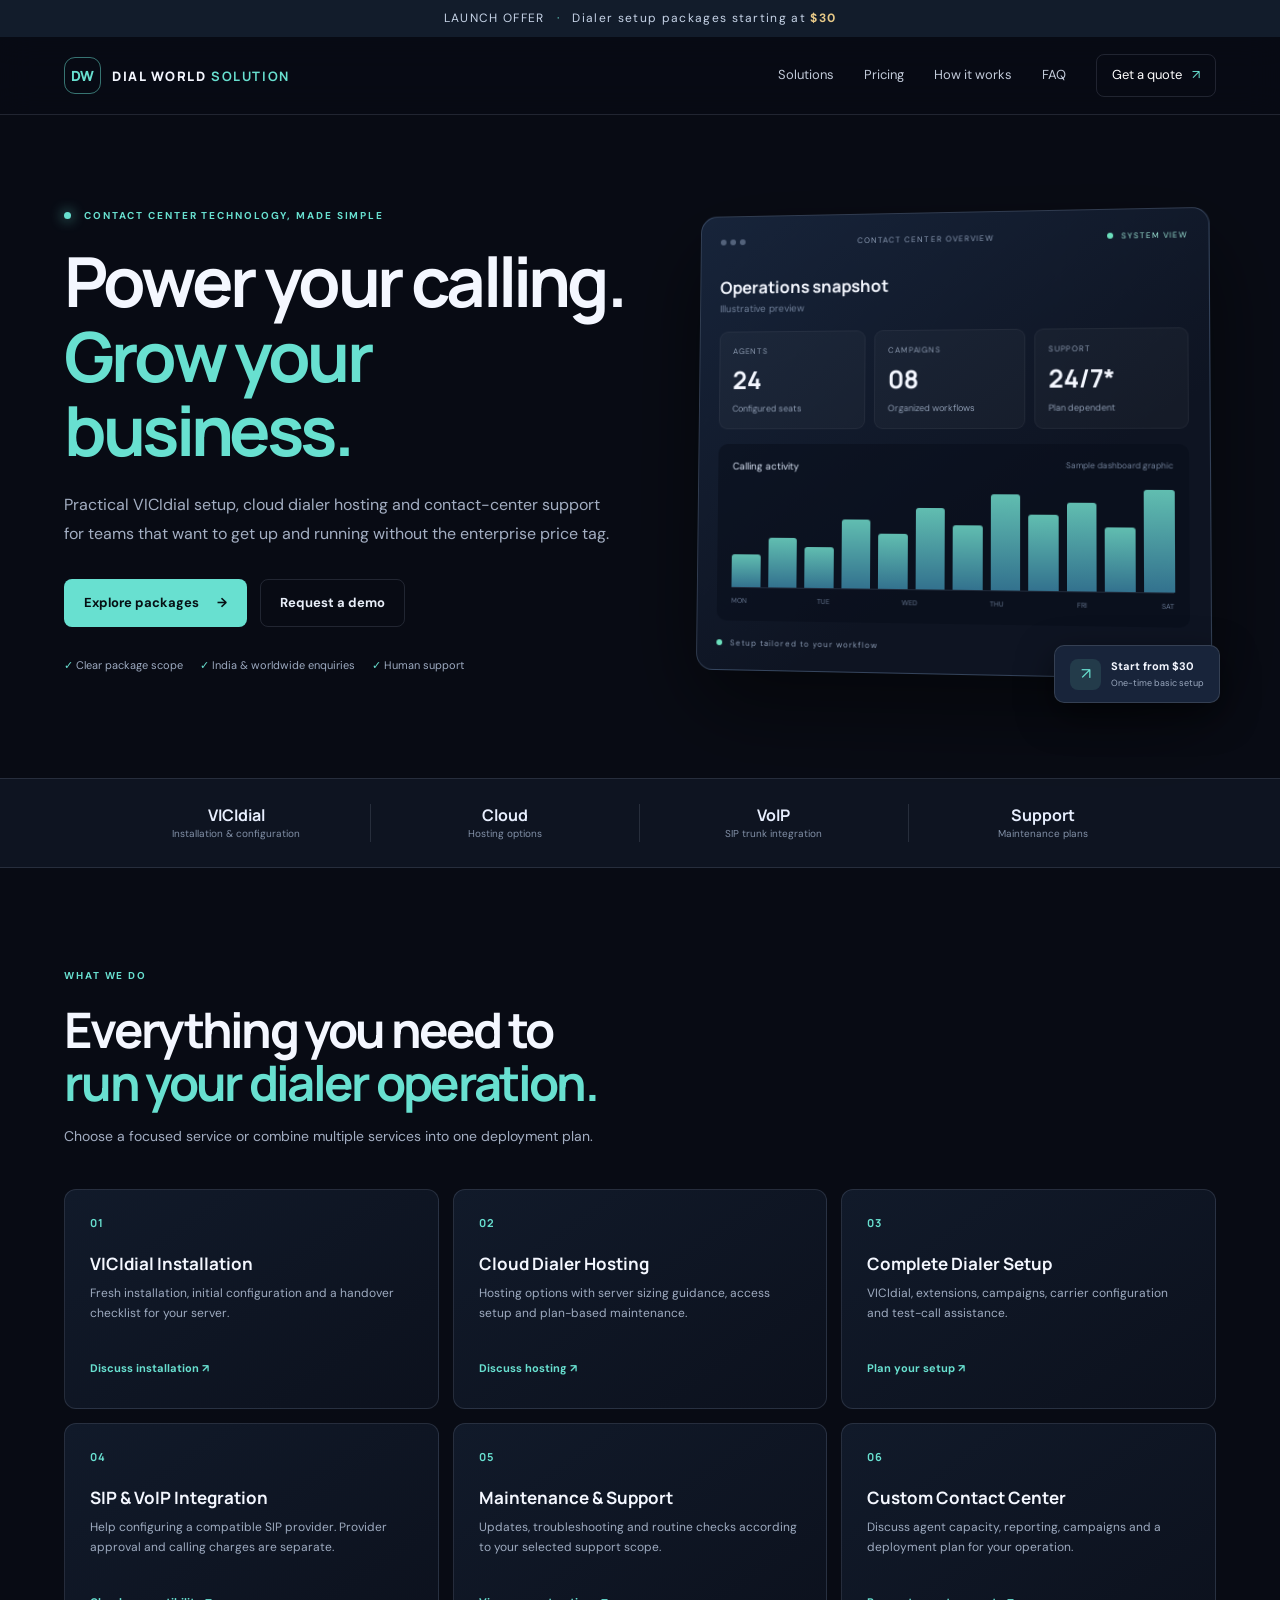
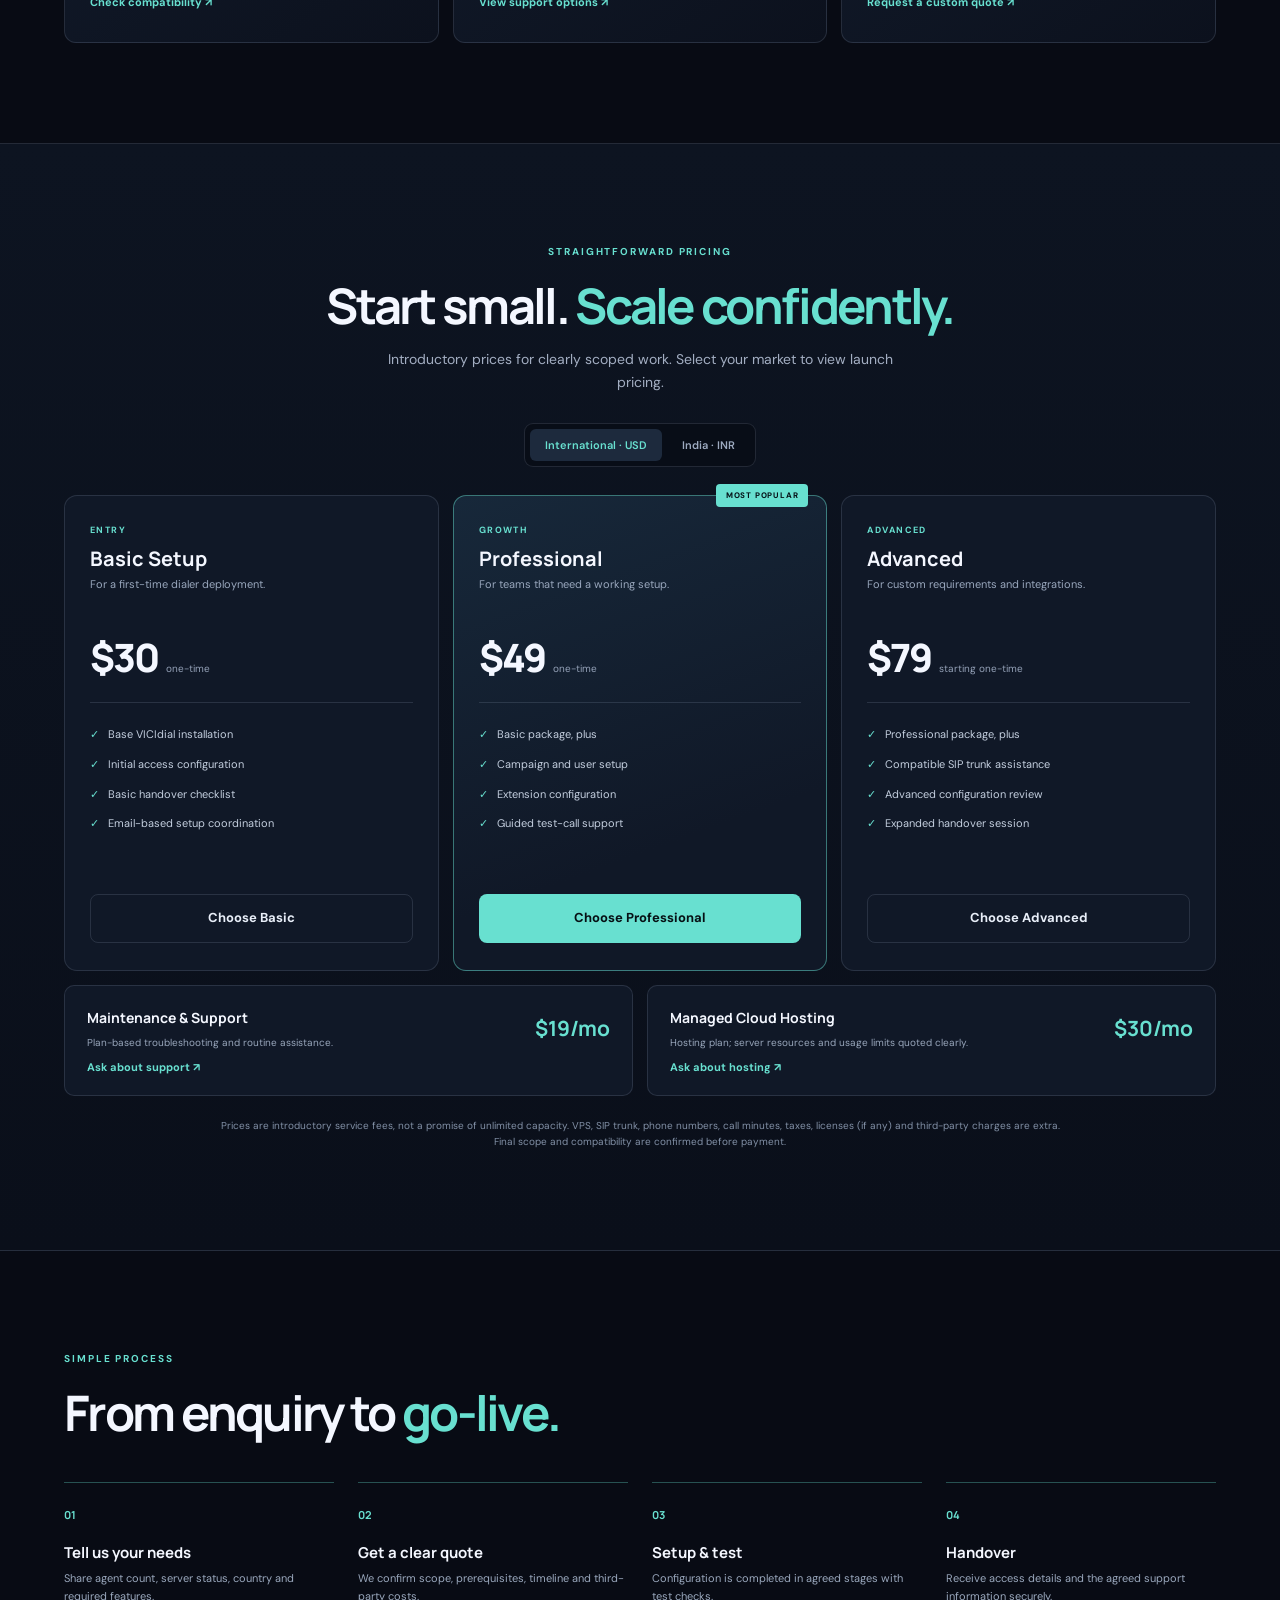
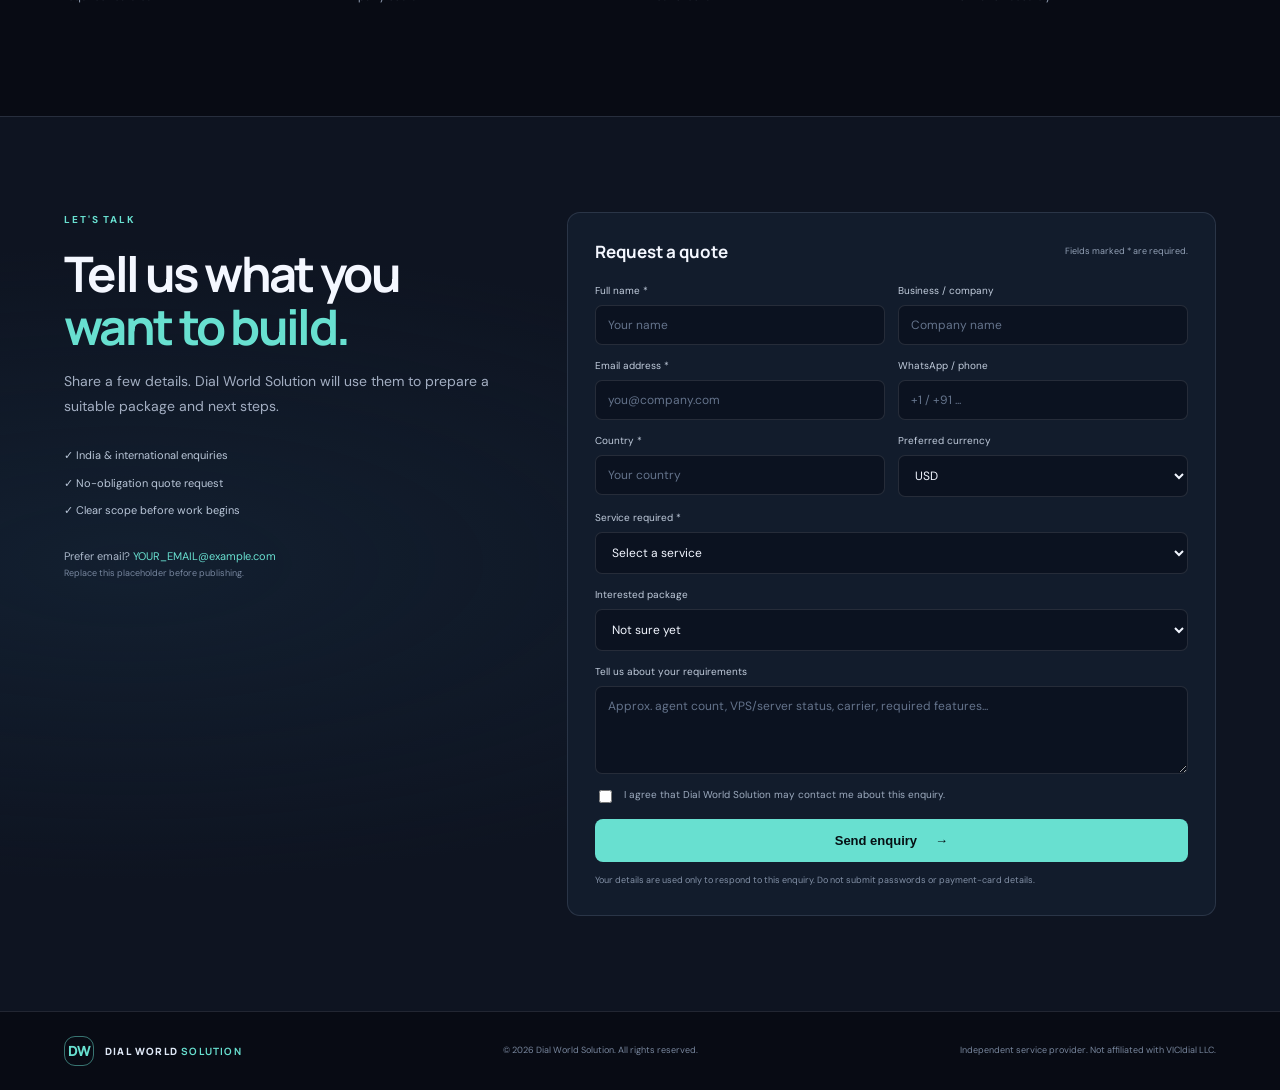
==== index.html @ 5af30b2b "Launch Dial World Solution website" ====
<!doctype html>
<html lang="en">
<head>
  <meta charset="utf-8">
  <meta name="viewport" content="width=device-width,initial-scale=1">
  <meta name="theme-color" content="#080b14">
  <meta name="description" content="Dial World Solution — affordable VICIdial installation, cloud dialer hosting and contact-center solutions. Launch packages from $30.">
  <title>Dial World Solution | Premium Dialer & Contact Center Solutions</title>
  <link rel="preconnect" href="https://fonts.googleapis.com">
  <link rel="preconnect" href="https://fonts.gstatic.com" crossorigin>
  <link href="https://fonts.googleapis.com/css2?family=DM+Sans:wght@400;500;600;700&family=Manrope:wght@400;500;600;700;800&display=swap" rel="stylesheet">
  <link rel="stylesheet" href="assets/style.css">
</head>
<body>
  <div class="announcement">LAUNCH OFFER <span>·</span> Dialer setup packages starting at <strong>$30</strong></div>
  <header class="site-header">
    <a class="brand" href="#home" aria-label="Dial World Solution home">
      <span class="brand-mark">DW</span><span> DIAL WORLD <b>SOLUTION</b></span>
    </a>
    <button class="menu-toggle" id="menuToggle" aria-label="Open navigation" aria-expanded="false">☰</button>
    <nav id="mainNav">
      <a href="#solutions">Solutions</a><a href="#pricing">Pricing</a><a href="#process">How it works</a><a href="#faq">FAQ</a>
      <a class="nav-cta" href="#contact">Get a quote <span>↗</span></a>
    </nav>
  </header>

  <main>
    <section class="hero section-wrap" id="home">
      <div class="hero-copy">
        <div class="eyebrow"><span class="pulse"></span> CONTACT CENTER TECHNOLOGY, MADE SIMPLE</div>
        <h1>Power your calling.<br><em>Grow your business.</em></h1>
        <p class="hero-lead">Practical VICIdial setup, cloud dialer hosting and contact-center support for teams that want to get up and running without the enterprise price tag.</p>
        <div class="hero-actions"><a class="btn btn-primary" href="#pricing">Explore packages <span>→</span></a><a class="btn btn-quiet" href="#contact">Request a demo</a></div>
        <div class="hero-proof"><span>✓ Clear package scope</span><span>✓ India & worldwide enquiries</span><span>✓ Human support</span></div>
      </div>
      <div class="hero-visual">
        <div class="visual-glow"></div>
        <div class="dashboard">
          <div class="dash-top"><div><span class="dash-dot"></span><span class="dash-dot"></span><span class="dash-dot"></span></div><span>CONTACT CENTER OVERVIEW</span><span class="live"><i></i> SYSTEM VIEW</span></div>
          <div class="dash-title">Operations snapshot <small>Illustrative preview</small></div>
          <div class="metric-grid"><div class="metric"><small>AGENTS</small><b>24</b><span>Configured seats</span></div><div class="metric"><small>CAMPAIGNS</small><b>08</b><span>Organized workflows</span></div><div class="metric"><small>SUPPORT</small><b>24/7*</b><span>Plan dependent</span></div></div>
          <div class="chart-area"><div class="chart-head"><span>Calling activity</span><small>Sample dashboard graphic</small></div><div class="bars"><i style="height:32%"></i><i style="height:48%"></i><i style="height:39%"></i><i style="height:66%"></i><i style="height:53%"></i><i style="height:78%"></i><i style="height:62%"></i><i style="height:91%"></i><i style="height:72%"></i><i style="height:84%"></i><i style="height:61%"></i><i style="height:96%"></i></div><div class="chart-labels"><span>MON</span><span>TUE</span><span>WED</span><span>THU</span><span>FRI</span><span>SAT</span></div></div>
          <div class="dash-footer"><span><b></b> Setup tailored to your workflow</span><span>DW SOLUTION</span></div>
        </div>
        <div class="floating-note"><span class="note-icon">↗</span><span><b>Start from $30</b><small>One-time basic setup</small></span></div>
      </div>
    </section>

    <section class="trust-strip"><div><b>VICIdial</b><span>Installation & configuration</span></div><div><b>Cloud</b><span>Hosting options</span></div><div><b>VoIP</b><span>SIP trunk integration</span></div><div><b>Support</b><span>Maintenance plans</span></div></section>

    <section class="section-wrap section" id="solutions">
      <div class="section-heading"><div class="eyebrow">WHAT WE DO</div><h2>Everything you need to<br><em>run your dialer operation.</em></h2><p>Choose a focused service or combine multiple services into one deployment plan.</p></div>
      <div class="service-grid">
        <article class="service-card"><div class="service-icon">01</div><h3>VICIdial Installation</h3><p>Fresh installation, initial configuration and a handover checklist for your server.</p><a href="#contact">Discuss installation ↗</a></article>
        <article class="service-card"><div class="service-icon">02</div><h3>Cloud Dialer Hosting</h3><p>Hosting options with server sizing guidance, access setup and plan-based maintenance.</p><a href="#contact">Discuss hosting ↗</a></article>
        <article class="service-card"><div class="service-icon">03</div><h3>Complete Dialer Setup</h3><p>VICIdial, extensions, campaigns, carrier configuration and test-call assistance.</p><a href="#contact">Plan your setup ↗</a></article>
        <article class="service-card"><div class="service-icon">04</div><h3>SIP & VoIP Integration</h3><p>Help configuring a compatible SIP provider. Provider approval and calling charges are separate.</p><a href="#contact">Check compatibility ↗</a></article>
        <article class="service-card"><div class="service-icon">05</div><h3>Maintenance & Support</h3><p>Updates, troubleshooting and routine checks according to your selected support scope.</p><a href="#contact">View support options ↗</a></article>
        <article class="service-card"><div class="service-icon">06</div><h3>Custom Contact Center</h3><p>Discuss agent capacity, reporting, campaigns and a deployment plan for your operation.</p><a href="#contact">Request a custom quote ↗</a></article>
      </div>
    </section>

    <section class="pricing-section" id="pricing">
      <div class="section-wrap section">
        <div class="section-heading center"><div class="eyebrow">STRAIGHTFORWARD PRICING</div><h2>Start small. <em>Scale confidently.</em></h2><p>Introductory prices for clearly scoped work. Select your market to view launch pricing.</p></div>
        <div class="price-switch" role="group" aria-label="Choose currency"><button class="active" data-currency="USD">International · USD</button><button data-currency="INR">India · INR</button></div>
        <div class="pricing-grid">
          <article class="price-card"><div class="plan-label">ENTRY</div><h3>Basic Setup</h3><p class="plan-desc">For a first-time dialer deployment.</p><div class="price"><span data-usd="$30" data-inr="₹999">$30</span><small>one-time</small></div><ul><li>Base VICIdial installation</li><li>Initial access configuration</li><li>Basic handover checklist</li><li>Email-based setup coordination</li></ul><a class="btn btn-outline choose-plan" data-plan="Basic Setup" href="#contact">Choose Basic</a></article>
          <article class="price-card featured"><div class="popular">MOST POPULAR</div><div class="plan-label">GROWTH</div><h3>Professional</h3><p class="plan-desc">For teams that need a working setup.</p><div class="price"><span data-usd="$49" data-inr="₹1,999">$49</span><small>one-time</small></div><ul><li>Basic package, plus</li><li>Campaign and user setup</li><li>Extension configuration</li><li>Guided test-call support</li></ul><a class="btn btn-primary choose-plan" data-plan="Professional Setup" href="#contact">Choose Professional</a></article>
          <article class="price-card"><div class="plan-label">ADVANCED</div><h3>Advanced</h3><p class="plan-desc">For custom requirements and integrations.</p><div class="price"><span data-usd="$79" data-inr="₹3,499">$79</span><small>starting one-time</small></div><ul><li>Professional package, plus</li><li>Compatible SIP trunk assistance</li><li>Advanced configuration review</li><li>Expanded handover session</li></ul><a class="btn btn-outline choose-plan" data-plan="Advanced Setup" href="#contact">Choose Advanced</a></article>
        </div>
        <div class="recurring-grid">
          <div class="recurring-card"><div><b>Maintenance & Support</b><p>Plan-based troubleshooting and routine assistance.</p></div><strong data-usd="$19/mo" data-inr="₹999/mo">$19/mo</strong><a href="#contact" class="text-link choose-plan" data-plan="Monthly Maintenance">Ask about support ↗</a></div>
          <div class="recurring-card"><div><b>Managed Cloud Hosting</b><p>Hosting plan; server resources and usage limits quoted clearly.</p></div><strong data-usd="$30/mo" data-inr="₹1,499/mo">$30/mo</strong><a href="#contact" class="text-link choose-plan" data-plan="Managed Cloud Hosting">Ask about hosting ↗</a></div>
        </div>
        <p class="pricing-note">Prices are introductory service fees, not a promise of unlimited capacity. VPS, SIP trunk, phone numbers, call minutes, taxes, licenses (if any) and third-party charges are extra. Final scope and compatibility are confirmed before payment.</p>
      </div>
    </section>

    <section class="section-wrap section" id="process">
      <div class="section-heading"><div class="eyebrow">SIMPLE PROCESS</div><h2>From enquiry to <em>go-live.</em></h2></div>
      <div class="steps"><div><span>01</span><h3>Tell us your needs</h3><p>Share agent count, server status, country and required features.</p></div><div><span>02</span><h3>Get a clear quote</h3><p>We confirm scope, prerequisites, timeline and third-party costs.</p></div><div><span>03</span><h3>Setup & test</h3><p>Configuration is completed in agreed stages with test checks.</p></div><div><span>04</span><h3>Handover</h3><p>Receive access details and the agreed support information securely.</p></div></div>
    </section>

    <section class="contact-section" id="contact">
      <div class="section-wrap contact-layout">
        <div class="contact-copy"><div class="eyebrow">LET'S TALK</div><h2>Tell us what you<br><em>want to build.</em></h2><p>Share a few details. Dial World Solution will use them to prepare a suitable package and next steps.</p><div class="contact-points"><span>✓ India & international enquiries</span><span>✓ No-obligation quote request</span><span>✓ Clear scope before work begins</span></div><div class="contact-email">Prefer email? <a href="mailto:YOUR_EMAIL@example.com">YOUR_EMAIL@example.com</a><small>Replace this placeholder before publishing.</small></div></div>
        <form class="lead-form" id="leadForm">
          <div class="form-heading"><b>Request a quote</b><span>Fields marked * are required.</span></div>
          <div class="form-row"><label>Full name *<input name="name" required maxlength="100" placeholder="Your name"></label><label>Business / company<input name="company" maxlength="120" placeholder="Company name"></label></div>
          <div class="form-row"><label>Email address *<input name="email" type="email" required maxlength="160" placeholder="you@company.com"></label><label>WhatsApp / phone<input name="phone" type="tel" maxlength="30" placeholder="+1 / +91 ..."></label></div>
          <div class="form-row"><label>Country *<input name="country" required maxlength="80" placeholder="Your country"></label><label>Preferred currency<select name="currency"><option>USD</option><option>INR</option></select></label></div>
          <label>Service required *<select name="service" required><option value="">Select a service</option><option>VICIdial Installation</option><option>Cloud Dialer Hosting</option><option>Complete Dialer Setup</option><option>SIP & VoIP Integration</option><option>Maintenance & Support</option><option>Custom Contact Center</option></select></label>
          <label>Interested package<select name="package" id="packageSelect"><option value="">Not sure yet</option><option>Basic Setup</option><option>Professional Setup</option><option>Advanced Setup</option><option>Monthly Maintenance</option><option>Managed Cloud Hosting</option><option>Custom Enterprise Quote</option></select></label>
          <label>Tell us about your requirements<textarea name="message" rows="4" maxlength="1500" placeholder="Approx. agent count, VPS/server status, carrier, required features..."></textarea></label>
          <label class="consent"><input type="checkbox" name="consent" value="yes" required><span>I agree that Dial World Solution may contact me about this enquiry.</span></label>
          <input class="trap" name="website" tabindex="-1" autocomplete="off" aria-hidden="true">
          <button class="btn btn-primary submit-btn" type="submit">Send enquiry <span>→</span></button>
          <p class="form-status" id="formStatus" role="status" aria-live="polite">Your details are used only to respond to this enquiry. Do not submit passwords or payment-card details.</p>
        </form>
      </div>
    </section>
  </main>
  <footer><div class="footer-inner"><a class="brand" href="#home"><span class="brand-mark">DW</span><span> DIAL WORLD <b>SOLUTION</b></span></a><span>© <span id="year"></span> Dial World Solution. All rights reserved.</span><span>Independent service provider. Not affiliated with VICIdial LLC.</span></div></footer>
  <script src="assets/app.js"></script>
</body>
</html>
---- assets/style.css ----
:root{--bg:#080b14;--panel:#101625;--panel2:#131d30;--text:#f4f7ff;--muted:#a3aec2;--line:rgba(190,205,230,.14);--cyan:#68e0d0;--blue:#7b9cff;--gold:#e6c887}*{box-sizing:border-box}html{scroll-behavior:smooth}body{margin:0;background:var(--bg);color:var(--text);font-family:"DM Sans",sans-serif;line-height:1.6}a{color:inherit;text-decoration:none}.announcement{text-align:center;padding:9px 16px;background:#121c2b;color:#c7d4e8;font-size:12px;letter-spacing:.11em}.announcement strong{color:var(--gold)}.announcement span{padding:0 8px;color:var(--cyan)}.site-header{height:78px;display:flex;align-items:center;justify-content:space-between;padding:0 max(5vw,24px);border-bottom:1px solid var(--line);position:sticky;top:0;background:rgba(8,11,20,.9);backdrop-filter:blur(16px);z-index:10}.brand{display:flex;align-items:center;gap:11px;font:800 13px Manrope,sans-serif;letter-spacing:.12em}.brand b{color:var(--cyan)}.brand-mark{display:grid;place-items:center;width:37px;height:37px;border:1px solid rgba(104,224,208,.5);border-radius:11px;color:var(--cyan);letter-spacing:-.06em;font-size:14px}.site-header nav{display:flex;align-items:center;gap:30px;color:#c1cad9;font-size:13px}.site-header nav a:hover,.text-link:hover{color:var(--cyan)}.nav-cta{padding:10px 15px;border:1px solid var(--line);border-radius:8px;color:white}.nav-cta span{color:var(--cyan);padding-left:7px}.menu-toggle{display:none;background:none;border:0;color:white;font-size:24px}.section-wrap{width:min(1160px,90%);margin:auto}.hero{min-height:630px;display:grid;grid-template-columns:1.03fr .97fr;align-items:center;gap:50px;padding-top:65px;padding-bottom:75px}.eyebrow{font-size:10px;letter-spacing:.19em;font-weight:700;color:var(--cyan);margin-bottom:20px}.pulse{display:inline-block;width:7px;height:7px;background:var(--cyan);border-radius:50%;margin-right:9px;box-shadow:0 0 13px var(--cyan)}h1,h2,h3,p{margin-top:0}h1,h2{font-family:Manrope,sans-serif;letter-spacing:-.055em;line-height:1.08}h1{font-size:clamp(42px,5.4vw,69px);margin-bottom:23px}h1 em,h2 em{font-style:normal;color:var(--cyan)}.hero-lead{font-size:16px;color:var(--muted);max-width:550px;line-height:1.8}.hero-actions{display:flex;gap:13px;margin:30px 0}.btn{display:inline-flex;align-items:center;justify-content:center;gap:18px;padding:13px 19px;border-radius:8px;font-weight:700;font-size:13px;border:1px solid transparent;cursor:pointer;transition:.2s}.btn-primary{background:var(--cyan);color:#061014}.btn-primary:hover{background:#8bf1e4;transform:translateY(-2px)}.btn-quiet,.btn-outline{border-color:var(--line);color:#e8eef8}.btn-quiet:hover,.btn-outline:hover{border-color:var(--cyan);color:var(--cyan)}.hero-proof{display:flex;flex-wrap:wrap;gap:17px;color:#9daac0;font-size:11px}.hero-proof span:first-letter{color:var(--cyan)}.hero-visual{position:relative;padding:30px 10px}.visual-glow{position:absolute;inset:10% 5%;background:radial-gradient(ellipse,rgba(65,124,180,.25),transparent 65%);filter:blur(20px)}.dashboard{position:relative;background:linear-gradient(145deg,#17243a,#0e1422 65%);border:1px solid rgba(153,183,222,.24);border-radius:17px;padding:20px;box-shadow:0 35px 90px #0008;transform:perspective(1000px) rotateY(-5deg) rotateX(2deg)}.dash-top,.dash-footer{display:flex;justify-content:space-between;align-items:center;color:#8d9db6;font-size:8px;letter-spacing:.13em}.dash-dot{display:inline-block;width:6px;height:6px;border-radius:50%;background:#53627b;margin-right:4px}.live{color:#9fe8d9}.live i,.dash-footer b{display:inline-block;width:6px;height:6px;border-radius:50%;background:#6ce0bd;margin-right:5px}.dash-title{font:700 17px Manrope;margin:28px 0 17px}.dash-title small{display:block;color:#71809a;font:10px "DM Sans";margin-top:4px}.metric-grid{display:grid;grid-template-columns:repeat(3,1fr);gap:9px}.metric{padding:13px;background:#ffffff08;border:1px solid #ffffff0c;border-radius:9px}.metric small,.metric span{display:block;color:#8d9bb1;font-size:8px;letter-spacing:.1em}.metric b{display:block;font:700 25px Manrope;margin:5px 0}.metric span{letter-spacing:0;font-size:9px}.chart-area{margin-top:15px;padding:15px;background:#080e1b8c;border-radius:10px}.chart-head{display:flex;justify-content:space-between;font-size:10px;color:#dce6f7}.chart-head small{color:#72819a}.bars{height:105px;display:flex;align-items:end;gap:8px;border-bottom:1px solid #60718c44;margin-top:10px}.bars i{display:block;flex:1;background:linear-gradient(0deg,#3a83a2,#70dcca);border-radius:3px 3px 0 0;opacity:.85}.chart-labels{display:flex;justify-content:space-between;color:#667690;font-size:7px;margin-top:7px}.dash-footer{margin-top:16px;font-size:8px}.floating-note{position:absolute;right:-4px;bottom:0;background:#18243a;border:1px solid #ffffff20;border-radius:10px;padding:12px 15px;display:flex;align-items:center;gap:10px;box-shadow:0 12px 35px #0008}.note-icon{width:31px;height:31px;display:grid;place-items:center;background:#6ce0bd20;color:var(--cyan);border-radius:8px}.floating-note b,.floating-note small{display:block}.floating-note b{font-size:11px}.floating-note small{font-size:9px;color:#9ba9bf}.trust-strip{display:grid;grid-template-columns:repeat(4,1fr);padding:25px 8%;background:#0e1421;border-top:1px solid var(--line);border-bottom:1px solid var(--line)}.trust-strip div{text-align:center;border-right:1px solid var(--line)}.trust-strip div:last-child{border:0}.trust-strip b,.trust-strip span{display:block}.trust-strip b{font:700 16px Manrope;color:#e8efff}.trust-strip span{font-size:10px;color:#8290a7}.section{padding-top:100px;padding-bottom:100px}.section-heading{margin-bottom:42px}.section-heading h2,.contact-copy h2{font-size:clamp(34px,4vw,49px);margin-bottom:15px}.section-heading p,.contact-copy>p{color:var(--muted);max-width:550px;font-size:14px}.service-grid{display:grid;grid-template-columns:repeat(3,1fr);gap:14px}.service-card{padding:25px;border:1px solid var(--line);background:linear-gradient(145deg,#111a2a,#0c111d);border-radius:12px;min-height:220px;transition:.2s}.service-card:hover{transform:translateY(-4px);border-color:#68e0d055}.service-icon{font:700 11px Manrope;color:var(--cyan);letter-spacing:.1em;margin-bottom:22px}.service-card h3{font:700 17px Manrope;margin-bottom:9px}.service-card p{font-size:12px;color:#9eabc0;min-height:58px}.service-card a,.text-link{font-size:11px;color:var(--cyan);font-weight:700}.pricing-section{background:linear-gradient(180deg,#0d1421,#0a0f1a);border-top:1px solid var(--line);border-bottom:1px solid var(--line)}.center{text-align:center}.center p{margin-left:auto;margin-right:auto}.price-switch{display:flex;justify-content:center;gap:5px;margin:-12px auto 28px;background:#080d17;border:1px solid var(--line);padding:5px;border-radius:9px;width:max-content}.price-switch button{background:transparent;border:0;color:#9daac0;padding:9px 15px;border-radius:6px;font:600 11px "DM Sans";cursor:pointer}.price-switch button.active{background:#1d2a3d;color:var(--cyan)}.pricing-grid{display:grid;grid-template-columns:repeat(3,1fr);gap:14px;align-items:stretch}.price-card{position:relative;padding:27px 25px;background:#101827;border:1px solid var(--line);border-radius:13px}.price-card.featured{border-color:#68e0d077;background:linear-gradient(160deg,#17283a,#101827 70%)}.popular{position:absolute;top:-12px;right:18px;background:var(--cyan);color:#071319;padding:5px 10px;border-radius:4px;font-size:8px;font-weight:800;letter-spacing:.1em}.plan-label{font-size:9px;color:var(--cyan);letter-spacing:.16em;font-weight:700}.price-card h3{font:700 20px Manrope;margin:8px 0 4px}.plan-desc{font-size:11px;color:#99a7bd;min-height:36px}.price{display:flex;align-items:baseline;gap:8px;margin:18px 0}.price span{font:800 39px Manrope;letter-spacing:-.05em}.price small{color:#95a2b8;font-size:10px}.price-card ul{list-style:none;padding:17px 0;margin:0 0 20px;border-top:1px solid var(--line);min-height:172px}.price-card li{font-size:11px;color:#c3cede;padding:6px 0}.price-card li:before{content:"✓";color:var(--cyan);margin-right:9px}.price-card .btn{width:100%}.recurring-grid{display:grid;grid-template-columns:1fr 1fr;gap:14px;margin-top:14px}.recurring-card{padding:19px 22px;border:1px solid var(--line);border-radius:10px;background:#101827;display:grid;grid-template-columns:1fr auto;gap:8px 15px;align-items:center}.recurring-card b{font:700 14px Manrope}.recurring-card p{margin:4px 0 0;color:#98a6bb;font-size:10px}.recurring-card strong{font:700 21px Manrope;color:var(--cyan);white-space:nowrap}.recurring-card .text-link{grid-column:1/-1}.pricing-note{font-size:10px;color:#8290a6;max-width:850px;margin:22px auto 0;text-align:center}.steps{display:grid;grid-template-columns:repeat(4,1fr);gap:24px}.steps>div{border-top:1px solid #68e0d055;padding-top:18px}.steps span{font:700 11px Manrope;color:var(--cyan)}.steps h3{font:700 15px Manrope;margin:15px 0 7px}.steps p{font-size:11px;color:#9aa8bd}.contact-section{background:radial-gradient(ellipse at 10% 50%,#19304666,transparent 50%),#0e1421;border-top:1px solid var(--line)}.contact-layout{display:grid;grid-template-columns:.8fr 1.2fr;gap:70px;padding-top:95px;padding-bottom:95px}.contact-copy>p{line-height:1.8}.contact-points{display:grid;gap:10px;margin:28px 0;color:#b9c6d8;font-size:11px}.contact-points span: first-letter{color:var(--cyan)}.contact-email{font-size:11px;color:#aab7c9}.contact-email a{color:var(--cyan)}.contact-email small{display:block;color:#77869e;font-size:9px}.lead-form{background:#121c2c;border:1px solid var(--line);border-radius:13px;padding:27px}.form-heading{display:flex;justify-content:space-between;align-items:center;margin-bottom:20px}.form-heading b{font:700 17px Manrope}.form-heading span{font-size:9px;color:#93a1b6}.lead-form label{display:block;font-size:10px;color:#c2cddd;margin-bottom:13px}.form-row{display:grid;grid-template-columns:1fr 1fr;gap:13px}.lead-form input:not([type=checkbox]),.lead-form select,.lead-form textarea{display:block;width:100%;margin-top:6px;padding:11px 12px;border:1px solid #ffffff1c;background:#0b1220;color:#f2f6ff;border-radius:7px;font:12px "DM Sans";outline:none}.lead-form input:focus,.lead-form select:focus,.lead-form textarea:focus{border-color:#68e0d0aa}.lead-form input::placeholder,.lead-form textarea::placeholder{color:#64738b}.lead-form select option{background:#0b1220}.lead-form textarea{resize:vertical}.consent{display:flex!important;gap:9px;align-items:flex-start;color:#9eacc0!important}.consent input{accent-color:var(--cyan);margin-top:3px}.consent span{line-height:1.5}.trap{position:absolute!important;left:-10000px!important;opacity:0!important}.submit-btn{width:100%}.form-status{font-size:9px;color:#8290a6;margin:12px 0 0;line-height:1.5}.form-status.error{color:#ff9a9a}.form-status.success{color:var(--cyan)}footer{border-top:1px solid var(--line);padding:24px 5%}.footer-inner{width:min(1160px,100%);margin:auto;display:flex;align-items:center;justify-content:space-between;gap:15px;color:#78869d;font-size:9px}.footer-inner .brand{color:#dfe8f6;font-size:10px}.footer-inner .brand-mark{width:30px;height:30px}.footer-inner>span:last-child{text-align:right}@media(max-width:850px){.hero{grid-template-columns:1fr;gap:10px;padding-top:70px}.hero-visual{max-width:600px;width:100%;margin:auto}.service-grid{grid-template-columns:repeat(2,1fr)}.contact-layout{gap:30px}.site-header nav{gap:16px}.steps{grid-template-columns:repeat(2,1fr)}}@media(max-width:620px){.site-header{height:66px}.menu-toggle{display:block}.site-header nav{display:none;position:absolute;top:65px;left:0;right:0;padding:20px 6%;background:#0c1320;border-bottom:1px solid var(--line);flex-direction:column;align-items:stretch}.site-header nav.open{display:flex}.site-header nav a{padding:7px}.hero{padding-top:55px}.hero-proof{gap:10px}.dashboard{padding:14px;transform:none}.floating-note{right:0}.trust-strip{grid-template-columns:repeat(2,1fr);gap:15px}.trust-strip div:nth-child(2){border:0}.trust-strip div{padding:5px}.section{padding-top:70px;padding-bottom:70px}.service-grid,.pricing-grid,.recurring-grid,.contact-layout{grid-template-columns:1fr}.service-card{min-height:auto}.service-card p{min-height:auto}.price-card ul{min-height:auto}.contact-layout{padding-top:70px;padding-bottom:70px}.form-row{grid-template-columns:1fr;gap:0}.footer-inner{flex-direction:column;align-items:flex-start}.footer-inner>span:last-child{text-align:left}.recurring-card{grid-template-columns:1fr}.recurring-card .text-link{grid-column:auto}.steps{gap:15px}.price-switch button{padding:9px 11px}}
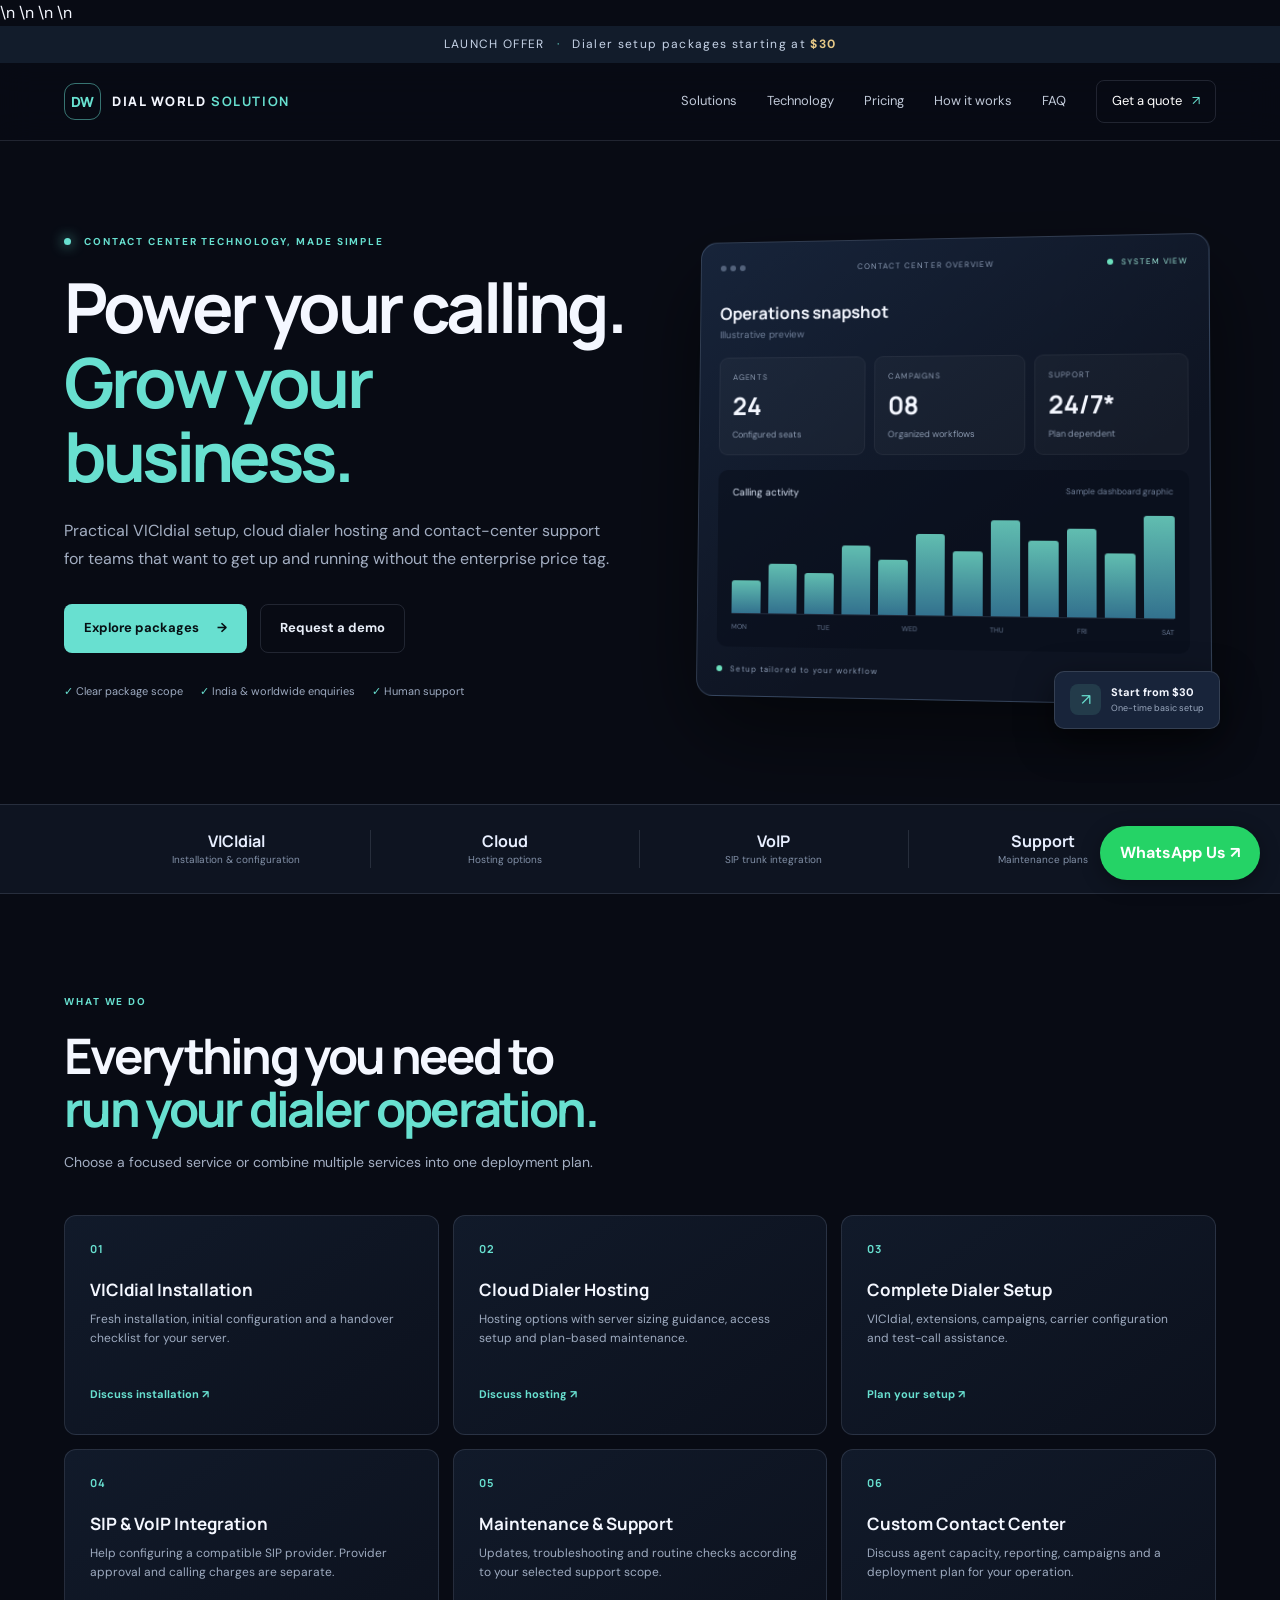
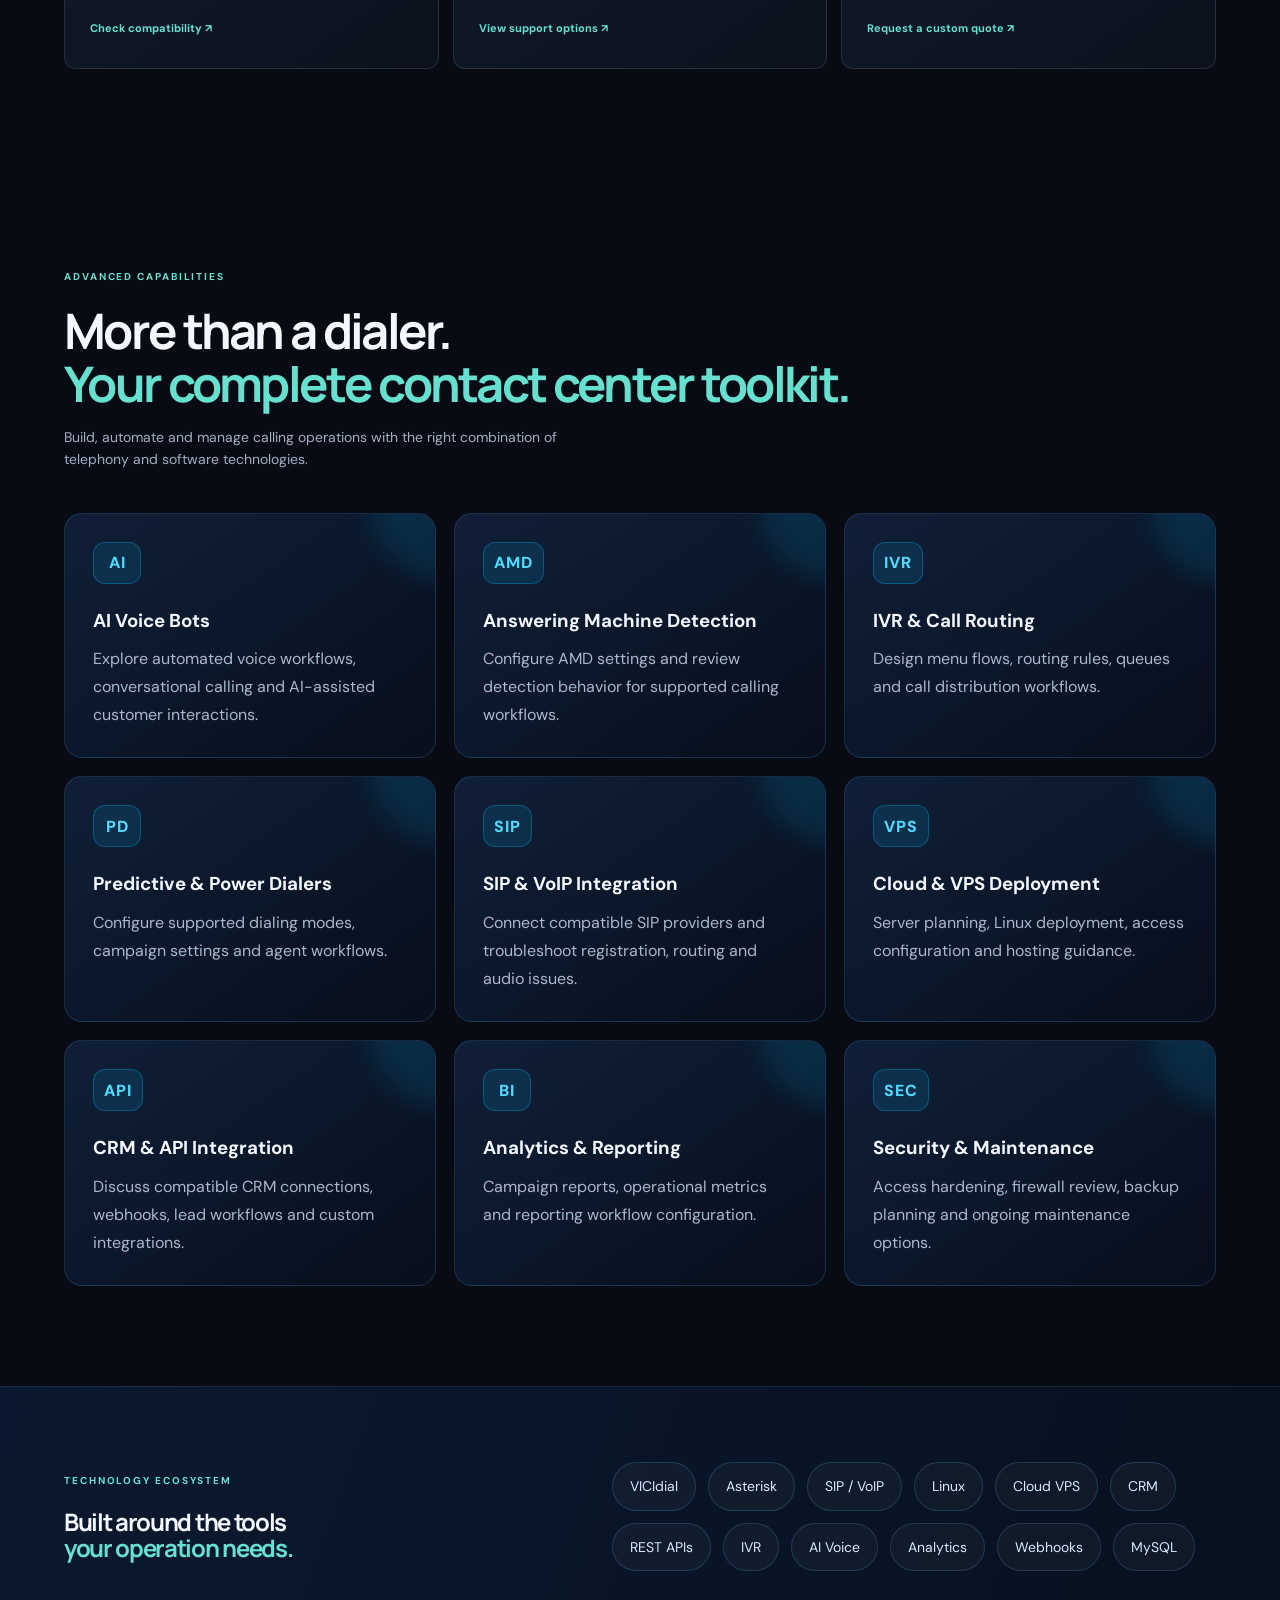
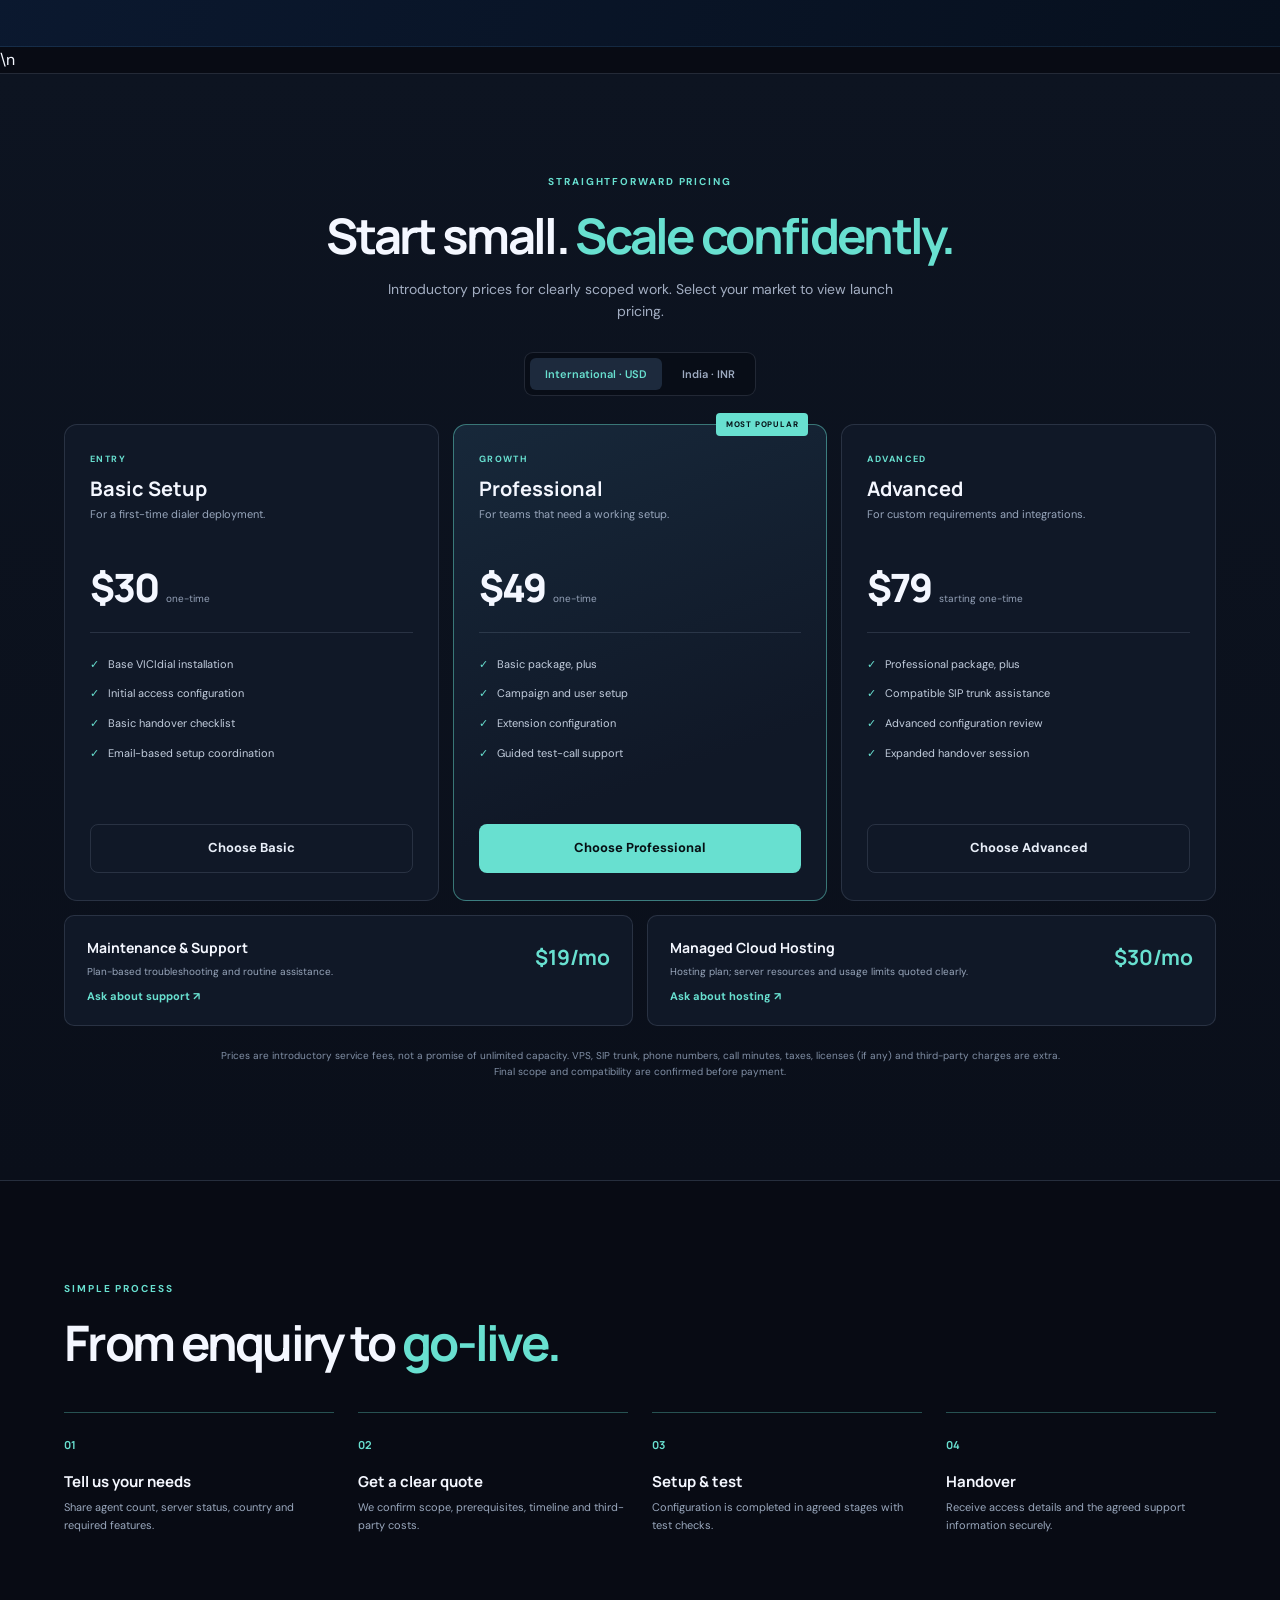
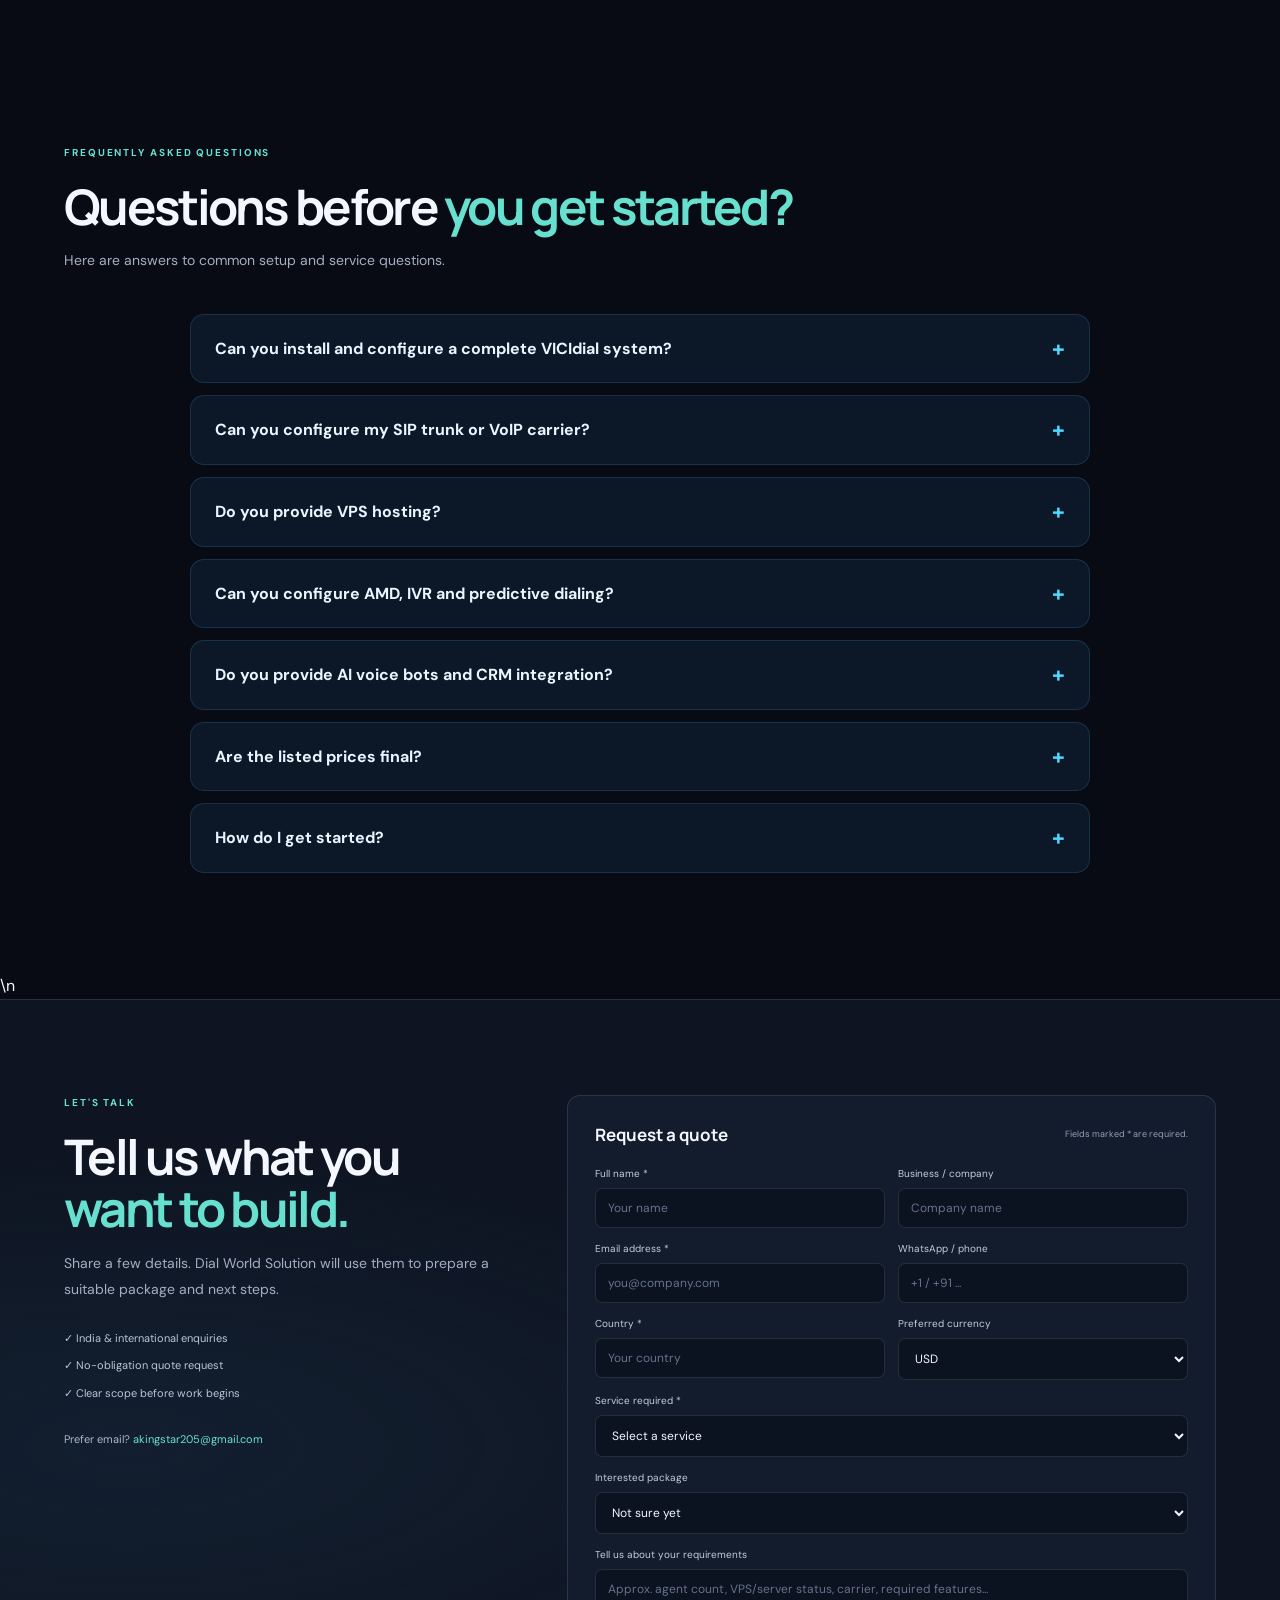
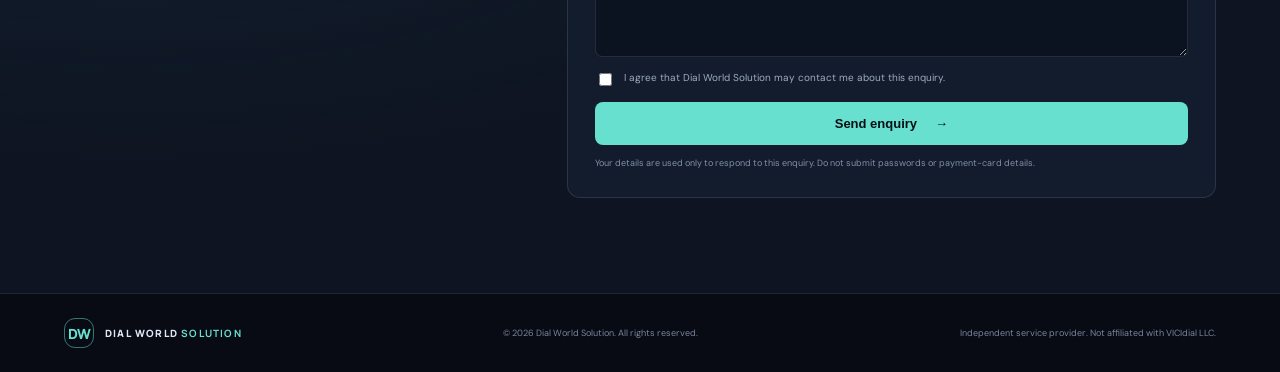
==== commit 1c6462bc: "Upgrade Dial World Solution premium website" ====
--- a/index.html
+++ b/index.html
@@ -4,7 +4,7 @@
   <meta charset="utf-8">
   <meta name="viewport" content="width=device-width,initial-scale=1">
   <meta name="theme-color" content="#080b14">
-  <meta name="description" content="Dial World Solution — affordable VICIdial installation, cloud dialer hosting and contact-center solutions. Launch packages from $30.">
+  <meta name="description" content="Dial World Solution provides VICIdial installation, Asterisk, SIP and VoIP integration, cloud dialer hosting, AI voice workflows and contact center support.">\n  <meta name="robots" content="index,follow">\n  <meta property="og:title" content="Dial World Solution | Contact Center Technology">\n  <meta property="og:description" content="VICIdial, Asterisk, cloud dialer, SIP integration and contact center solutions.">\n  <meta property="og:type" content="website">
   <title>Dial World Solution | Premium Dialer & Contact Center Solutions</title>
   <link rel="preconnect" href="https://fonts.googleapis.com">
   <link rel="preconnect" href="https://fonts.gstatic.com" crossorigin>
@@ -19,7 +19,7 @@
     </a>
     <button class="menu-toggle" id="menuToggle" aria-label="Open navigation" aria-expanded="false">☰</button>
     <nav id="mainNav">
-      <a href="#solutions">Solutions</a><a href="#pricing">Pricing</a><a href="#process">How it works</a><a href="#faq">FAQ</a>
+      <a href="#solutions">Solutions</a><a href="#capabilities">Technology</a><a href="#pricing">Pricing</a><a href="#process">How it works</a><a href="#faq">FAQ</a>
       <a class="nav-cta" href="#contact">Get a quote <span>↗</span></a>
     </nav>
   </header>
@@ -60,7 +60,25 @@
       </div>
     </section>
 
-    <section class="pricing-section" id="pricing">
+
+    <section class="section-wrap section advanced-section" id="capabilities">
+      <div class="section-heading"><div class="eyebrow">ADVANCED CAPABILITIES</div><h2>More than a dialer.<br><em>Your complete contact center toolkit.</em></h2><p>Build, automate and manage calling operations with the right combination of telephony and software technologies.</p></div>
+      <div class="capability-grid">
+        <article class="capability-card"><span>AI</span><h3>AI Voice Bots</h3><p>Explore automated voice workflows, conversational calling and AI-assisted customer interactions.</p></article>
+        <article class="capability-card"><span>AMD</span><h3>Answering Machine Detection</h3><p>Configure AMD settings and review detection behavior for supported calling workflows.</p></article>
+        <article class="capability-card"><span>IVR</span><h3>IVR & Call Routing</h3><p>Design menu flows, routing rules, queues and call distribution workflows.</p></article>
+        <article class="capability-card"><span>PD</span><h3>Predictive & Power Dialers</h3><p>Configure supported dialing modes, campaign settings and agent workflows.</p></article>
+        <article class="capability-card"><span>SIP</span><h3>SIP & VoIP Integration</h3><p>Connect compatible SIP providers and troubleshoot registration, routing and audio issues.</p></article>
+        <article class="capability-card"><span>VPS</span><h3>Cloud & VPS Deployment</h3><p>Server planning, Linux deployment, access configuration and hosting guidance.</p></article>
+        <article class="capability-card"><span>API</span><h3>CRM & API Integration</h3><p>Discuss compatible CRM connections, webhooks, lead workflows and custom integrations.</p></article>
+        <article class="capability-card"><span>BI</span><h3>Analytics & Reporting</h3><p>Campaign reports, operational metrics and reporting workflow configuration.</p></article>
+        <article class="capability-card"><span>SEC</span><h3>Security & Maintenance</h3><p>Access hardening, firewall review, backup planning and ongoing maintenance options.</p></article>
+      </div>
+    </section>
+    <section class="technology-section">
+      <div class="section-wrap technology-inner"><div><div class="eyebrow">TECHNOLOGY ECOSYSTEM</div><h2>Built around the tools<br><em>your operation needs.</em></h2></div><div class="technology-tags"><span>VICIdial</span><span>Asterisk</span><span>SIP / VoIP</span><span>Linux</span><span>Cloud VPS</span><span>CRM</span><span>REST APIs</span><span>IVR</span><span>AI Voice</span><span>Analytics</span><span>Webhooks</span><span>MySQL</span></div></div>
+    </section>
+    \n    <section class="pricing-section" id="pricing">
       <div class="section-wrap section">
         <div class="section-heading center"><div class="eyebrow">STRAIGHTFORWARD PRICING</div><h2>Start small. <em>Scale confidently.</em></h2><p>Introductory prices for clearly scoped work. Select your market to view launch pricing.</p></div>
         <div class="price-switch" role="group" aria-label="Choose currency"><button class="active" data-currency="USD">International · USD</button><button data-currency="INR">India · INR</button></div>
@@ -82,9 +100,22 @@
       <div class="steps"><div><span>01</span><h3>Tell us your needs</h3><p>Share agent count, server status, country and required features.</p></div><div><span>02</span><h3>Get a clear quote</h3><p>We confirm scope, prerequisites, timeline and third-party costs.</p></div><div><span>03</span><h3>Setup & test</h3><p>Configuration is completed in agreed stages with test checks.</p></div><div><span>04</span><h3>Handover</h3><p>Receive access details and the agreed support information securely.</p></div></div>
     </section>
 
-    <section class="contact-section" id="contact">
+
+    <section class="section-wrap section faq-section" id="faq">
+      <div class="section-heading"><div class="eyebrow">FREQUENTLY ASKED QUESTIONS</div><h2>Questions before <em>you get started?</em></h2><p>Here are answers to common setup and service questions.</p></div>
+      <div class="faq-list">
+        <details><summary>Can you install and configure a complete VICIdial system?</summary><p>Yes. Available scope can include server preparation, installation, extensions, campaigns, dialer settings and agreed test checks.</p></details>
+        <details><summary>Can you configure my SIP trunk or VoIP carrier?</summary><p>We can assist with compatible SIP provider configuration and troubleshooting. Carrier approval, account charges and call rates are separate.</p></details>
+        <details><summary>Do you provide VPS hosting?</summary><p>Managed hosting options can be discussed based on agent capacity, storage, traffic and server requirements. Third-party infrastructure charges may apply.</p></details>
+        <details><summary>Can you configure AMD, IVR and predictive dialing?</summary><p>Supported VICIdial and Asterisk features can be configured according to your version, server resources, carrier capabilities and operational requirements.</p></details>
+        <details><summary>Do you provide AI voice bots and CRM integration?</summary><p>These are custom-scope services. Feasibility, third-party API requirements and ongoing usage charges are confirmed before work begins.</p></details>
+        <details><summary>Are the listed prices final?</summary><p>Listed prices are introductory service fees. Custom work, VPS, SIP trunks, phone numbers, call minutes, taxes and third-party services may cost extra.</p></details>
+        <details><summary>How do I get started?</summary><p>Submit the enquiry form with your requirements. We will review the scope and discuss suitable next steps before payment.</p></details>
+      </div>
+    </section>
+    \n    <section class="contact-section" id="contact">
       <div class="section-wrap contact-layout">
-        <div class="contact-copy"><div class="eyebrow">LET'S TALK</div><h2>Tell us what you<br><em>want to build.</em></h2><p>Share a few details. Dial World Solution will use them to prepare a suitable package and next steps.</p><div class="contact-points"><span>✓ India & international enquiries</span><span>✓ No-obligation quote request</span><span>✓ Clear scope before work begins</span></div><div class="contact-email">Prefer email? <a href="mailto:YOUR_EMAIL@example.com">YOUR_EMAIL@example.com</a><small>Replace this placeholder before publishing.</small></div></div>
+        <div class="contact-copy"><div class="eyebrow">LET'S TALK</div><h2>Tell us what you<br><em>want to build.</em></h2><p>Share a few details. Dial World Solution will use them to prepare a suitable package and next steps.</p><div class="contact-points"><span>✓ India & international enquiries</span><span>✓ No-obligation quote request</span><span>✓ Clear scope before work begins</span></div><div class="contact-email">Prefer email? <a href="mailto:akingstar205@gmail.com">akingstar205@gmail.com</a></div></div>
         <form class="lead-form" id="leadForm">
           <div class="form-heading"><b>Request a quote</b><span>Fields marked * are required.</span></div>
           <div class="form-row"><label>Full name *<input name="name" required maxlength="100" placeholder="Your name"></label><label>Business / company<input name="company" maxlength="120" placeholder="Company name"></label></div>
@@ -103,5 +134,6 @@
   </main>
   <footer><div class="footer-inner"><a class="brand" href="#home"><span class="brand-mark">DW</span><span> DIAL WORLD <b>SOLUTION</b></span></a><span>© <span id="year"></span> Dial World Solution. All rights reserved.</span><span>Independent service provider. Not affiliated with VICIdial LLC.</span></div></footer>
   <script src="assets/app.js"></script>
+  <a href="https://wa.me/917857066061" target="_blank" rel="noopener" style="position:fixed;right:20px;bottom:20px;z-index:9999;background:#25D366;color:#fff;padding:14px 20px;border-radius:30px;text-decoration:none;font-weight:700;box-shadow:0 5px 20px #0005">WhatsApp Us ↗</a>
 </body>
 </html>
--- a/assets/style.css
+++ b/assets/style.css
@@ -1 +1,29 @@
- :root{--bg:#080b14;--panel:#101625;--panel2:#131d30;--text:#f4f7ff;--muted:#a3aec2;--line:rgba(190,205,230,.14);--cyan:#68e0d0;--blue:#7b9cff;--gold:#e6c887}*{box-sizing:border-box}html{scroll-behavior:smooth}body{margin:0;background:var(--bg);color:var(--text);font-family:"DM Sans",sans-serif;line-height:1.6}a{color:inherit;text-decoration:none}.announcement{text-align:center;padding:9px 16px;background:#121c2b;color:#c7d4e8;font-size:12px;letter-spacing:.11em}.announcement strong{color:var(--gold)}.announcement span{padding:0 8px;color:var(--cyan)}.site-header{height:78px;display:flex;align-items:center;justify-content:space-between;padding:0 max(5vw,24px);border-bottom:1px solid var(--line);position:sticky;top:0;background:rgba(8,11,20,.9);backdrop-filter:blur(16px);z-index:10}.brand{display:flex;align-items:center;gap:11px;font:800 13px Manrope,sans-serif;letter-spacing:.12em}.brand b{color:var(--cyan)}.brand-mark{display:grid;place-items:center;width:37px;height:37px;border:1px solid rgba(104,224,208,.5);border-radius:11px;color:var(--cyan);letter-spacing:-.06em;font-size:14px}.site-header nav{display:flex;align-items:center;gap:30px;color:#c1cad9;font-size:13px}.site-header nav a:hover,.text-link:hover{color:var(--cyan)}.nav-cta{padding:10px 15px;border:1px solid var(--line);border-radius:8px;color:white}.nav-cta span{color:var(--cyan);padding-left:7px}.menu-toggle{display:none;background:none;border:0;color:white;font-size:24px}.section-wrap{width:min(1160px,90%);margin:auto}.hero{min-height:630px;display:grid;grid-template-columns:1.03fr .97fr;align-items:center;gap:50px;padding-top:65px;padding-bottom:75px}.eyebrow{font-size:10px;letter-spacing:.19em;font-weight:700;color:var(--cyan);margin-bottom:20px}.pulse{display:inline-block;width:7px;height:7px;background:var(--cyan);border-radius:50%;margin-right:9px;box-shadow:0 0 13px var(--cyan)}h1,h2,h3,p{margin-top:0}h1,h2{font-family:Manrope,sans-serif;letter-spacing:-.055em;line-height:1.08}h1{font-size:clamp(42px,5.4vw,69px);margin-bottom:23px}h1 em,h2 em{font-style:normal;color:var(--cyan)}.hero-lead{font-size:16px;color:var(--muted);max-width:550px;line-height:1.8}.hero-actions{display:flex;gap:13px;margin:30px 0}.btn{display:inline-flex;align-items:center;justify-content:center;gap:18px;padding:13px 19px;border-radius:8px;font-weight:700;font-size:13px;border:1px solid transparent;cursor:pointer;transition:.2s}.btn-primary{background:var(--cyan);color:#061014}.btn-primary:hover{background:#8bf1e4;transform:translateY(-2px)}.btn-quiet,.btn-outline{border-color:var(--line);color:#e8eef8}.btn-quiet:hover,.btn-outline:hover{border-color:var(--cyan);color:var(--cyan)}.hero-proof{display:flex;flex-wrap:wrap;gap:17px;color:#9daac0;font-size:11px}.hero-proof span:first-letter{color:var(--cyan)}.hero-visual{position:relative;padding:30px 10px}.visual-glow{position:absolute;inset:10% 5%;background:radial-gradient(ellipse,rgba(65,124,180,.25),transparent 65%);filter:blur(20px)}.dashboard{position:relative;background:linear-gradient(145deg,#17243a,#0e1422 65%);border:1px solid rgba(153,183,222,.24);border-radius:17px;padding:20px;box-shadow:0 35px 90px #0008;transform:perspective(1000px) rotateY(-5deg) rotateX(2deg)}.dash-top,.dash-footer{display:flex;justify-content:space-between;align-items:center;color:#8d9db6;font-size:8px;letter-spacing:.13em}.dash-dot{display:inline-block;width:6px;height:6px;border-radius:50%;background:#53627b;margin-right:4px}.live{color:#9fe8d9}.live i,.dash-footer b{display:inline-block;width:6px;height:6px;border-radius:50%;background:#6ce0bd;margin-right:5px}.dash-title{font:700 17px Manrope;margin:28px 0 17px}.dash-title small{display:block;color:#71809a;font:10px "DM Sans";margin-top:4px}.metric-grid{display:grid;grid-template-columns:repeat(3,1fr);gap:9px}.metric{padding:13px;background:#ffffff08;border:1px solid #ffffff0c;border-radius:9px}.metric small,.metric span{display:block;color:#8d9bb1;font-size:8px;letter-spacing:.1em}.metric b{display:block;font:700 25px Manrope;margin:5px 0}.metric span{letter-spacing:0;font-size:9px}.chart-area{margin-top:15px;padding:15px;background:#080e1b8c;border-radius:10px}.chart-head{display:flex;justify-content:space-between;font-size:10px;color:#dce6f7}.chart-head small{color:#72819a}.bars{height:105px;display:flex;align-items:end;gap:8px;border-bottom:1px solid #60718c44;margin-top:10px}.bars i{display:block;flex:1;background:linear-gradient(0deg,#3a83a2,#70dcca);border-radius:3px 3px 0 0;opacity:.85}.chart-labels{display:flex;justify-content:space-between;color:#667690;font-size:7px;margin-top:7px}.dash-footer{margin-top:16px;font-size:8px}.floating-note{position:absolute;right:-4px;bottom:0;background:#18243a;border:1px solid #ffffff20;border-radius:10px;padding:12px 15px;display:flex;align-items:center;gap:10px;box-shadow:0 12px 35px #0008}.note-icon{width:31px;height:31px;display:grid;place-items:center;background:#6ce0bd20;color:var(--cyan);border-radius:8px}.floating-note b,.floating-note small{display:block}.floating-note b{font-size:11px}.floating-note small{font-size:9px;color:#9ba9bf}.trust-strip{display:grid;grid-template-columns:repeat(4,1fr);padding:25px 8%;background:#0e1421;border-top:1px solid var(--line);border-bottom:1px solid var(--line)}.trust-strip div{text-align:center;border-right:1px solid var(--line)}.trust-strip div:last-child{border:0}.trust-strip b,.trust-strip span{display:block}.trust-strip b{font:700 16px Manrope;color:#e8efff}.trust-strip span{font-size:10px;color:#8290a7}.section{padding-top:100px;padding-bottom:100px}.section-heading{margin-bottom:42px}.section-heading h2,.contact-copy h2{font-size:clamp(34px,4vw,49px);margin-bottom:15px}.section-heading p,.contact-copy>p{color:var(--muted);max-width:550px;font-size:14px}.service-grid{display:grid;grid-template-columns:repeat(3,1fr);gap:14px}.service-card{padding:25px;border:1px solid var(--line);background:linear-gradient(145deg,#111a2a,#0c111d);border-radius:12px;min-height:220px;transition:.2s}.service-card:hover{transform:translateY(-4px);border-color:#68e0d055}.service-icon{font:700 11px Manrope;color:var(--cyan);letter-spacing:.1em;margin-bottom:22px}.service-card h3{font:700 17px Manrope;margin-bottom:9px}.service-card p{font-size:12px;color:#9eabc0;min-height:58px}.service-card a,.text-link{font-size:11px;color:var(--cyan);font-weight:700}.pricing-section{background:linear-gradient(180deg,#0d1421,#0a0f1a);border-top:1px solid var(--line);border-bottom:1px solid var(--line)}.center{text-align:center}.center p{margin-left:auto;margin-right:auto}.price-switch{display:flex;justify-content:center;gap:5px;margin:-12px auto 28px;background:#080d17;border:1px solid var(--line);padding:5px;border-radius:9px;width:max-content}.price-switch button{background:transparent;border:0;color:#9daac0;padding:9px 15px;border-radius:6px;font:600 11px "DM Sans";cursor:pointer}.price-switch button.active{background:#1d2a3d;color:var(--cyan)}.pricing-grid{display:grid;grid-template-columns:repeat(3,1fr);gap:14px;align-items:stretch}.price-card{position:relative;padding:27px 25px;background:#101827;border:1px solid var(--line);border-radius:13px}.price-card.featured{border-color:#68e0d077;background:linear-gradient(160deg,#17283a,#101827 70%)}.popular{position:absolute;top:-12px;right:18px;background:var(--cyan);color:#071319;padding:5px 10px;border-radius:4px;font-size:8px;font-weight:800;letter-spacing:.1em}.plan-label{font-size:9px;color:var(--cyan);letter-spacing:.16em;font-weight:700}.price-card h3{font:700 20px Manrope;margin:8px 0 4px}.plan-desc{font-size:11px;color:#99a7bd;min-height:36px}.price{display:flex;align-items:baseline;gap:8px;margin:18px 0}.price span{font:800 39px Manrope;letter-spacing:-.05em}.price small{color:#95a2b8;font-size:10px}.price-card ul{list-style:none;padding:17px 0;margin:0 0 20px;border-top:1px solid var(--line);min-height:172px}.price-card li{font-size:11px;color:#c3cede;padding:6px 0}.price-card li:before{content:"✓";color:var(--cyan);margin-right:9px}.price-card .btn{width:100%}.recurring-grid{display:grid;grid-template-columns:1fr 1fr;gap:14px;margin-top:14px}.recurring-card{padding:19px 22px;border:1px solid var(--line);border-radius:10px;background:#101827;display:grid;grid-template-columns:1fr auto;gap:8px 15px;align-items:center}.recurring-card b{font:700 14px Manrope}.recurring-card p{margin:4px 0 0;color:#98a6bb;font-size:10px}.recurring-card strong{font:700 21px Manrope;color:var(--cyan);white-space:nowrap}.recurring-card .text-link{grid-column:1/-1}.pricing-note{font-size:10px;color:#8290a6;max-width:850px;margin:22px auto 0;text-align:center}.steps{display:grid;grid-template-columns:repeat(4,1fr);gap:24px}.steps>div{border-top:1px solid #68e0d055;padding-top:18px}.steps span{font:700 11px Manrope;color:var(--cyan)}.steps h3{font:700 15px Manrope;margin:15px 0 7px}.steps p{font-size:11px;color:#9aa8bd}.contact-section{background:radial-gradient(ellipse at 10% 50%,#19304666,transparent 50%),#0e1421;border-top:1px solid var(--line)}.contact-layout{display:grid;grid-template-columns:.8fr 1.2fr;gap:70px;padding-top:95px;padding-bottom:95px}.contact-copy>p{line-height:1.8}.contact-points{display:grid;gap:10px;margin:28px 0;color:#b9c6d8;font-size:11px}.contact-points span: first-letter{color:var(--cyan)}.contact-email{font-size:11px;color:#aab7c9}.contact-email a{color:var(--cyan)}.contact-email small{display:block;color:#77869e;font-size:9px}.lead-form{background:#121c2c;border:1px solid var(--line);border-radius:13px;padding:27px}.form-heading{display:flex;justify-content:space-between;align-items:center;margin-bottom:20px}.form-heading b{font:700 17px Manrope}.form-heading span{font-size:9px;color:#93a1b6}.lead-form label{display:block;font-size:10px;color:#c2cddd;margin-bottom:13px}.form-row{display:grid;grid-template-columns:1fr 1fr;gap:13px}.lead-form input:not([type=checkbox]),.lead-form select,.lead-form textarea{display:block;width:100%;margin-top:6px;padding:11px 12px;border:1px solid #ffffff1c;background:#0b1220;color:#f2f6ff;border-radius:7px;font:12px "DM Sans";outline:none}.lead-form input:focus,.lead-form select:focus,.lead-form textarea:focus{border-color:#68e0d0aa}.lead-form input::placeholder,.lead-form textarea::placeholder{color:#64738b}.lead-form select option{background:#0b1220}.lead-form textarea{resize:vertical}.consent{display:flex!important;gap:9px;align-items:flex-start;color:#9eacc0!important}.consent input{accent-color:var(--cyan);margin-top:3px}.consent span{line-height:1.5}.trap{position:absolute!important;left:-10000px!important;opacity:0!important}.submit-btn{width:100%}.form-status{font-size:9px;color:#8290a6;margin:12px 0 0;line-height:1.5}.form-status.error{color:#ff9a9a}.form-status.success{color:var(--cyan)}footer{border-top:1px solid var(--line);padding:24px 5%}.footer-inner{width:min(1160px,100%);margin:auto;display:flex;align-items:center;justify-content:space-between;gap:15px;color:#78869d;font-size:9px}.footer-inner .brand{color:#dfe8f6;font-size:10px}.footer-inner .brand-mark{width:30px;height:30px}.footer-inner>span:last-child{text-align:right}@media(max-width:850px){.hero{grid-template-columns:1fr;gap:10px;padding-top:70px}.hero-visual{max-width:600px;width:100%;margin:auto}.service-grid{grid-template-columns:repeat(2,1fr)}.contact-layout{gap:30px}.site-header nav{gap:16px}.steps{grid-template-columns:repeat(2,1fr)}}@media(max-width:620px){.site-header{height:66px}.menu-toggle{display:block}.site-header nav{display:none;position:absolute;top:65px;left:0;right:0;padding:20px 6%;background:#0c1320;border-bottom:1px solid var(--line);flex-direction:column;align-items:stretch}.site-header nav.open{display:flex}.site-header nav a{padding:7px}.hero{padding-top:55px}.hero-proof{gap:10px}.dashboard{padding:14px;transform:none}.floating-note{right:0}.trust-strip{grid-template-columns:repeat(2,1fr);gap:15px}.trust-strip div:nth-child(2){border:0}.trust-strip div{padding:5px}.section{padding-top:70px;padding-bottom:70px}.service-grid,.pricing-grid,.recurring-grid,.contact-layout{grid-template-columns:1fr}.service-card{min-height:auto}.service-card p{min-height:auto}.price-card ul{min-height:auto}.contact-layout{padding-top:70px;padding-bottom:70px}.form-row{grid-template-columns:1fr;gap:0}.footer-inner{flex-direction:column;align-items:flex-start}.footer-inner>span:last-child{text-align:left}.recurring-card{grid-template-columns:1fr}.recurring-card .text-link{grid-column:auto}.steps{gap:15px}.price-switch button{padding:9px 11px}}+ :root{--bg:#080b14;--panel:#101625;--panel2:#131d30;--text:#f4f7ff;--muted:#a3aec2;--line:rgba(190,205,230,.14);--cyan:#68e0d0;--blue:#7b9cff;--gold:#e6c887}*{box-sizing:border-box}html{scroll-behavior:smooth}body{margin:0;background:var(--bg);color:var(--text);font-family:"DM Sans",sans-serif;line-height:1.6}a{color:inherit;text-decoration:none}.announcement{text-align:center;padding:9px 16px;background:#121c2b;color:#c7d4e8;font-size:12px;letter-spacing:.11em}.announcement strong{color:var(--gold)}.announcement span{padding:0 8px;color:var(--cyan)}.site-header{height:78px;display:flex;align-items:center;justify-content:space-between;padding:0 max(5vw,24px);border-bottom:1px solid var(--line);position:sticky;top:0;background:rgba(8,11,20,.9);backdrop-filter:blur(16px);z-index:10}.brand{display:flex;align-items:center;gap:11px;font:800 13px Manrope,sans-serif;letter-spacing:.12em}.brand b{color:var(--cyan)}.brand-mark{display:grid;place-items:center;width:37px;height:37px;border:1px solid rgba(104,224,208,.5);border-radius:11px;color:var(--cyan);letter-spacing:-.06em;font-size:14px}.site-header nav{display:flex;align-items:center;gap:30px;color:#c1cad9;font-size:13px}.site-header nav a:hover,.text-link:hover{color:var(--cyan)}.nav-cta{padding:10px 15px;border:1px solid var(--line);border-radius:8px;color:white}.nav-cta span{color:var(--cyan);padding-left:7px}.menu-toggle{display:none;background:none;border:0;color:white;font-size:24px}.section-wrap{width:min(1160px,90%);margin:auto}.hero{min-height:630px;display:grid;grid-template-columns:1.03fr .97fr;align-items:center;gap:50px;padding-top:65px;padding-bottom:75px}.eyebrow{font-size:10px;letter-spacing:.19em;font-weight:700;color:var(--cyan);margin-bottom:20px}.pulse{display:inline-block;width:7px;height:7px;background:var(--cyan);border-radius:50%;margin-right:9px;box-shadow:0 0 13px var(--cyan)}h1,h2,h3,p{margin-top:0}h1,h2{font-family:Manrope,sans-serif;letter-spacing:-.055em;line-height:1.08}h1{font-size:clamp(42px,5.4vw,69px);margin-bottom:23px}h1 em,h2 em{font-style:normal;color:var(--cyan)}.hero-lead{font-size:16px;color:var(--muted);max-width:550px;line-height:1.8}.hero-actions{display:flex;gap:13px;margin:30px 0}.btn{display:inline-flex;align-items:center;justify-content:center;gap:18px;padding:13px 19px;border-radius:8px;font-weight:700;font-size:13px;border:1px solid transparent;cursor:pointer;transition:.2s}.btn-primary{background:var(--cyan);color:#061014}.btn-primary:hover{background:#8bf1e4;transform:translateY(-2px)}.btn-quiet,.btn-outline{border-color:var(--line);color:#e8eef8}.btn-quiet:hover,.btn-outline:hover{border-color:var(--cyan);color:var(--cyan)}.hero-proof{display:flex;flex-wrap:wrap;gap:17px;color:#9daac0;font-size:11px}.hero-proof span:first-letter{color:var(--cyan)}.hero-visual{position:relative;padding:30px 10px}.visual-glow{position:absolute;inset:10% 5%;background:radial-gradient(ellipse,rgba(65,124,180,.25),transparent 65%);filter:blur(20px)}.dashboard{position:relative;background:linear-gradient(145deg,#17243a,#0e1422 65%);border:1px solid rgba(153,183,222,.24);border-radius:17px;padding:20px;box-shadow:0 35px 90px #0008;transform:perspective(1000px) rotateY(-5deg) rotateX(2deg)}.dash-top,.dash-footer{display:flex;justify-content:space-between;align-items:center;color:#8d9db6;font-size:8px;letter-spacing:.13em}.dash-dot{display:inline-block;width:6px;height:6px;border-radius:50%;background:#53627b;margin-right:4px}.live{color:#9fe8d9}.live i,.dash-footer b{display:inline-block;width:6px;height:6px;border-radius:50%;background:#6ce0bd;margin-right:5px}.dash-title{font:700 17px Manrope;margin:28px 0 17px}.dash-title small{display:block;color:#71809a;font:10px "DM Sans";margin-top:4px}.metric-grid{display:grid;grid-template-columns:repeat(3,1fr);gap:9px}.metric{padding:13px;background:#ffffff08;border:1px solid #ffffff0c;border-radius:9px}.metric small,.metric span{display:block;color:#8d9bb1;font-size:8px;letter-spacing:.1em}.metric b{display:block;font:700 25px Manrope;margin:5px 0}.metric span{letter-spacing:0;font-size:9px}.chart-area{margin-top:15px;padding:15px;background:#080e1b8c;border-radius:10px}.chart-head{display:flex;justify-content:space-between;font-size:10px;color:#dce6f7}.chart-head small{color:#72819a}.bars{height:105px;display:flex;align-items:end;gap:8px;border-bottom:1px solid #60718c44;margin-top:10px}.bars i{display:block;flex:1;background:linear-gradient(0deg,#3a83a2,#70dcca);border-radius:3px 3px 0 0;opacity:.85}.chart-labels{display:flex;justify-content:space-between;color:#667690;font-size:7px;margin-top:7px}.dash-footer{margin-top:16px;font-size:8px}.floating-note{position:absolute;right:-4px;bottom:0;background:#18243a;border:1px solid #ffffff20;border-radius:10px;padding:12px 15px;display:flex;align-items:center;gap:10px;box-shadow:0 12px 35px #0008}.note-icon{width:31px;height:31px;display:grid;place-items:center;background:#6ce0bd20;color:var(--cyan);border-radius:8px}.floating-note b,.floating-note small{display:block}.floating-note b{font-size:11px}.floating-note small{font-size:9px;color:#9ba9bf}.trust-strip{display:grid;grid-template-columns:repeat(4,1fr);padding:25px 8%;background:#0e1421;border-top:1px solid var(--line);border-bottom:1px solid var(--line)}.trust-strip div{text-align:center;border-right:1px solid var(--line)}.trust-strip div:last-child{border:0}.trust-strip b,.trust-strip span{display:block}.trust-strip b{font:700 16px Manrope;color:#e8efff}.trust-strip span{font-size:10px;color:#8290a7}.section{padding-top:100px;padding-bottom:100px}.section-heading{margin-bottom:42px}.section-heading h2,.contact-copy h2{font-size:clamp(34px,4vw,49px);margin-bottom:15px}.section-heading p,.contact-copy>p{color:var(--muted);max-width:550px;font-size:14px}.service-grid{display:grid;grid-template-columns:repeat(3,1fr);gap:14px}.service-card{padding:25px;border:1px solid var(--line);background:linear-gradient(145deg,#111a2a,#0c111d);border-radius:12px;min-height:220px;transition:.2s}.service-card:hover{transform:translateY(-4px);border-color:#68e0d055}.service-icon{font:700 11px Manrope;color:var(--cyan);letter-spacing:.1em;margin-bottom:22px}.service-card h3{font:700 17px Manrope;margin-bottom:9px}.service-card p{font-size:12px;color:#9eabc0;min-height:58px}.service-card a,.text-link{font-size:11px;color:var(--cyan);font-weight:700}.pricing-section{background:linear-gradient(180deg,#0d1421,#0a0f1a);border-top:1px solid var(--line);border-bottom:1px solid var(--line)}.center{text-align:center}.center p{margin-left:auto;margin-right:auto}.price-switch{display:flex;justify-content:center;gap:5px;margin:-12px auto 28px;background:#080d17;border:1px solid var(--line);padding:5px;border-radius:9px;width:max-content}.price-switch button{background:transparent;border:0;color:#9daac0;padding:9px 15px;border-radius:6px;font:600 11px "DM Sans";cursor:pointer}.price-switch button.active{background:#1d2a3d;color:var(--cyan)}.pricing-grid{display:grid;grid-template-columns:repeat(3,1fr);gap:14px;align-items:stretch}.price-card{position:relative;padding:27px 25px;background:#101827;border:1px solid var(--line);border-radius:13px}.price-card.featured{border-color:#68e0d077;background:linear-gradient(160deg,#17283a,#101827 70%)}.popular{position:absolute;top:-12px;right:18px;background:var(--cyan);color:#071319;padding:5px 10px;border-radius:4px;font-size:8px;font-weight:800;letter-spacing:.1em}.plan-label{font-size:9px;color:var(--cyan);letter-spacing:.16em;font-weight:700}.price-card h3{font:700 20px Manrope;margin:8px 0 4px}.plan-desc{font-size:11px;color:#99a7bd;min-height:36px}.price{display:flex;align-items:baseline;gap:8px;margin:18px 0}.price span{font:800 39px Manrope;letter-spacing:-.05em}.price small{color:#95a2b8;font-size:10px}.price-card ul{list-style:none;padding:17px 0;margin:0 0 20px;border-top:1px solid var(--line);min-height:172px}.price-card li{font-size:11px;color:#c3cede;padding:6px 0}.price-card li:before{content:"✓";color:var(--cyan);margin-right:9px}.price-card .btn{width:100%}.recurring-grid{display:grid;grid-template-columns:1fr 1fr;gap:14px;margin-top:14px}.recurring-card{padding:19px 22px;border:1px solid var(--line);border-radius:10px;background:#101827;display:grid;grid-template-columns:1fr auto;gap:8px 15px;align-items:center}.recurring-card b{font:700 14px Manrope}.recurring-card p{margin:4px 0 0;color:#98a6bb;font-size:10px}.recurring-card strong{font:700 21px Manrope;color:var(--cyan);white-space:nowrap}.recurring-card .text-link{grid-column:1/-1}.pricing-note{font-size:10px;color:#8290a6;max-width:850px;margin:22px auto 0;text-align:center}.steps{display:grid;grid-template-columns:repeat(4,1fr);gap:24px}.steps>div{border-top:1px solid #68e0d055;padding-top:18px}.steps span{font:700 11px Manrope;color:var(--cyan)}.steps h3{font:700 15px Manrope;margin:15px 0 7px}.steps p{font-size:11px;color:#9aa8bd}.contact-section{background:radial-gradient(ellipse at 10% 50%,#19304666,transparent 50%),#0e1421;border-top:1px solid var(--line)}.contact-layout{display:grid;grid-template-columns:.8fr 1.2fr;gap:70px;padding-top:95px;padding-bottom:95px}.contact-copy>p{line-height:1.8}.contact-points{display:grid;gap:10px;margin:28px 0;color:#b9c6d8;font-size:11px}.contact-points span: first-letter{color:var(--cyan)}.contact-email{font-size:11px;color:#aab7c9}.contact-email a{color:var(--cyan)}.contact-email small{display:block;color:#77869e;font-size:9px}.lead-form{background:#121c2c;border:1px solid var(--line);border-radius:13px;padding:27px}.form-heading{display:flex;justify-content:space-between;align-items:center;margin-bottom:20px}.form-heading b{font:700 17px Manrope}.form-heading span{font-size:9px;color:#93a1b6}.lead-form label{display:block;font-size:10px;color:#c2cddd;margin-bottom:13px}.form-row{display:grid;grid-template-columns:1fr 1fr;gap:13px}.lead-form input:not([type=checkbox]),.lead-form select,.lead-form textarea{display:block;width:100%;margin-top:6px;padding:11px 12px;border:1px solid #ffffff1c;background:#0b1220;color:#f2f6ff;border-radius:7px;font:12px "DM Sans";outline:none}.lead-form input:focus,.lead-form select:focus,.lead-form textarea:focus{border-color:#68e0d0aa}.lead-form input::placeholder,.lead-form textarea::placeholder{color:#64738b}.lead-form select option{background:#0b1220}.lead-form textarea{resize:vertical}.consent{display:flex!important;gap:9px;align-items:flex-start;color:#9eacc0!important}.consent input{accent-color:var(--cyan);margin-top:3px}.consent span{line-height:1.5}.trap{position:absolute!important;left:-10000px!important;opacity:0!important}.submit-btn{width:100%}.form-status{font-size:9px;color:#8290a6;margin:12px 0 0;line-height:1.5}.form-status.error{color:#ff9a9a}.form-status.success{color:var(--cyan)}footer{border-top:1px solid var(--line);padding:24px 5%}.footer-inner{width:min(1160px,100%);margin:auto;display:flex;align-items:center;justify-content:space-between;gap:15px;color:#78869d;font-size:9px}.footer-inner .brand{color:#dfe8f6;font-size:10px}.footer-inner .brand-mark{width:30px;height:30px}.footer-inner>span:last-child{text-align:right}@media(max-width:850px){.hero{grid-template-columns:1fr;gap:10px;padding-top:70px}.hero-visual{max-width:600px;width:100%;margin:auto}.service-grid{grid-template-columns:repeat(2,1fr)}.contact-layout{gap:30px}.site-header nav{gap:16px}.steps{grid-template-columns:repeat(2,1fr)}}@media(max-width:620px){.site-header{height:66px}.menu-toggle{display:block}.site-header nav{display:none;position:absolute;top:65px;left:0;right:0;padding:20px 6%;background:#0c1320;border-bottom:1px solid var(--line);flex-direction:column;align-items:stretch}.site-header nav.open{display:flex}.site-header nav a{padding:7px}.hero{padding-top:55px}.hero-proof{gap:10px}.dashboard{padding:14px;transform:none}.floating-note{right:0}.trust-strip{grid-template-columns:repeat(2,1fr);gap:15px}.trust-strip div:nth-child(2){border:0}.trust-strip div{padding:5px}.section{padding-top:70px;padding-bottom:70px}.service-grid,.pricing-grid,.recurring-grid,.contact-layout{grid-template-columns:1fr}.service-card{min-height:auto}.service-card p{min-height:auto}.price-card ul{min-height:auto}.contact-layout{padding-top:70px;padding-bottom:70px}.form-row{grid-template-columns:1fr;gap:0}.footer-inner{flex-direction:column;align-items:flex-start}.footer-inner>span:last-child{text-align:left}.recurring-card{grid-template-columns:1fr}.recurring-card .text-link{grid-column:auto}.steps{gap:15px}.price-switch button{padding:9px 11px}}
+/* DWS ENTERPRISE UPGRADE */
+html{scroll-behavior:smooth;scroll-padding-top:90px}
+body{overflow-x:hidden}
+.advanced-section{position:relative}
+.capability-grid{display:grid;grid-template-columns:repeat(3,minmax(0,1fr));gap:18px;margin-top:42px}
+.capability-card{position:relative;overflow:hidden;padding:28px;border:1px solid rgba(95,185,255,.16);border-radius:18px;background:linear-gradient(145deg,rgba(17,35,62,.86),rgba(8,15,29,.94));transition:transform .3s,border-color .3s,box-shadow .3s}
+.capability-card:before{content:"";position:absolute;width:150px;height:150px;right:-85px;top:-85px;border-radius:50%;background:rgba(0,190,255,.12);filter:blur(12px)}
+.capability-card:hover{transform:translateY(-7px);border-color:rgba(0,204,255,.65);box-shadow:0 15px 45px rgba(0,155,255,.12)}
+.capability-card>span{display:inline-grid;place-items:center;min-width:48px;height:42px;padding:0 10px;border-radius:12px;background:rgba(0,190,255,.12);border:1px solid rgba(0,190,255,.3);color:#54d9ff;font-weight:800;letter-spacing:1px}
+.capability-card h3{margin:22px 0 10px}
+.capability-card p{color:#a9b8cc;line-height:1.75;margin:0}
+.technology-section{padding:75px 0;background:linear-gradient(110deg,#0b1930,#07101e);border-top:1px solid rgba(100,190,255,.12);border-bottom:1px solid rgba(100,190,255,.12)}
+.technology-inner{display:grid;grid-template-columns:1fr 1.2fr;align-items:center;gap:45px}
+.technology-inner h2{margin:12px 0 0}
+.technology-tags{display:flex;flex-wrap:wrap;gap:12px}
+.technology-tags span{padding:12px 17px;border:1px solid rgba(100,190,255,.2);border-radius:30px;background:rgba(255,255,255,.035);color:#d4eaff;font-size:14px}
+.faq-list{max-width:900px;margin:38px auto 0;display:grid;gap:12px}
+.faq-list details{padding:21px 24px;border:1px solid rgba(100,190,255,.16);border-radius:14px;background:rgba(14,28,48,.72)}
+.faq-list summary{cursor:pointer;font-weight:700;color:#eaf5ff;list-style:none;padding-right:25px;position:relative}
+.faq-list summary::-webkit-details-marker{display:none}
+.faq-list summary:after{content:"+";position:absolute;right:0;color:#4dd8ff;font-size:22px;top:-5px}
+.faq-list details[open] summary:after{content:"−"}
+.faq-list details p{color:#aabbd0;line-height:1.8;margin:15px 0 0}
+.reveal-ready .reveal{opacity:0;transform:translateY(22px);transition:opacity .65s ease,transform .65s ease}
+.reveal-ready .reveal.visible{opacity:1;transform:translateY(0)}
+@media(max-width:850px){.capability-grid{grid-template-columns:repeat(2,minmax(0,1fr))}.technology-inner{grid-template-columns:1fr;gap:25px}}
+@media(max-width:560px){.capability-grid{grid-template-columns:1fr}.capability-card{padding:23px}.technology-section{padding:52px 0}.faq-list details{padding:18px}}
+@media(prefers-reduced-motion:reduce){html{scroll-behavior:auto}.capability-card,.reveal{transition:none!important}}
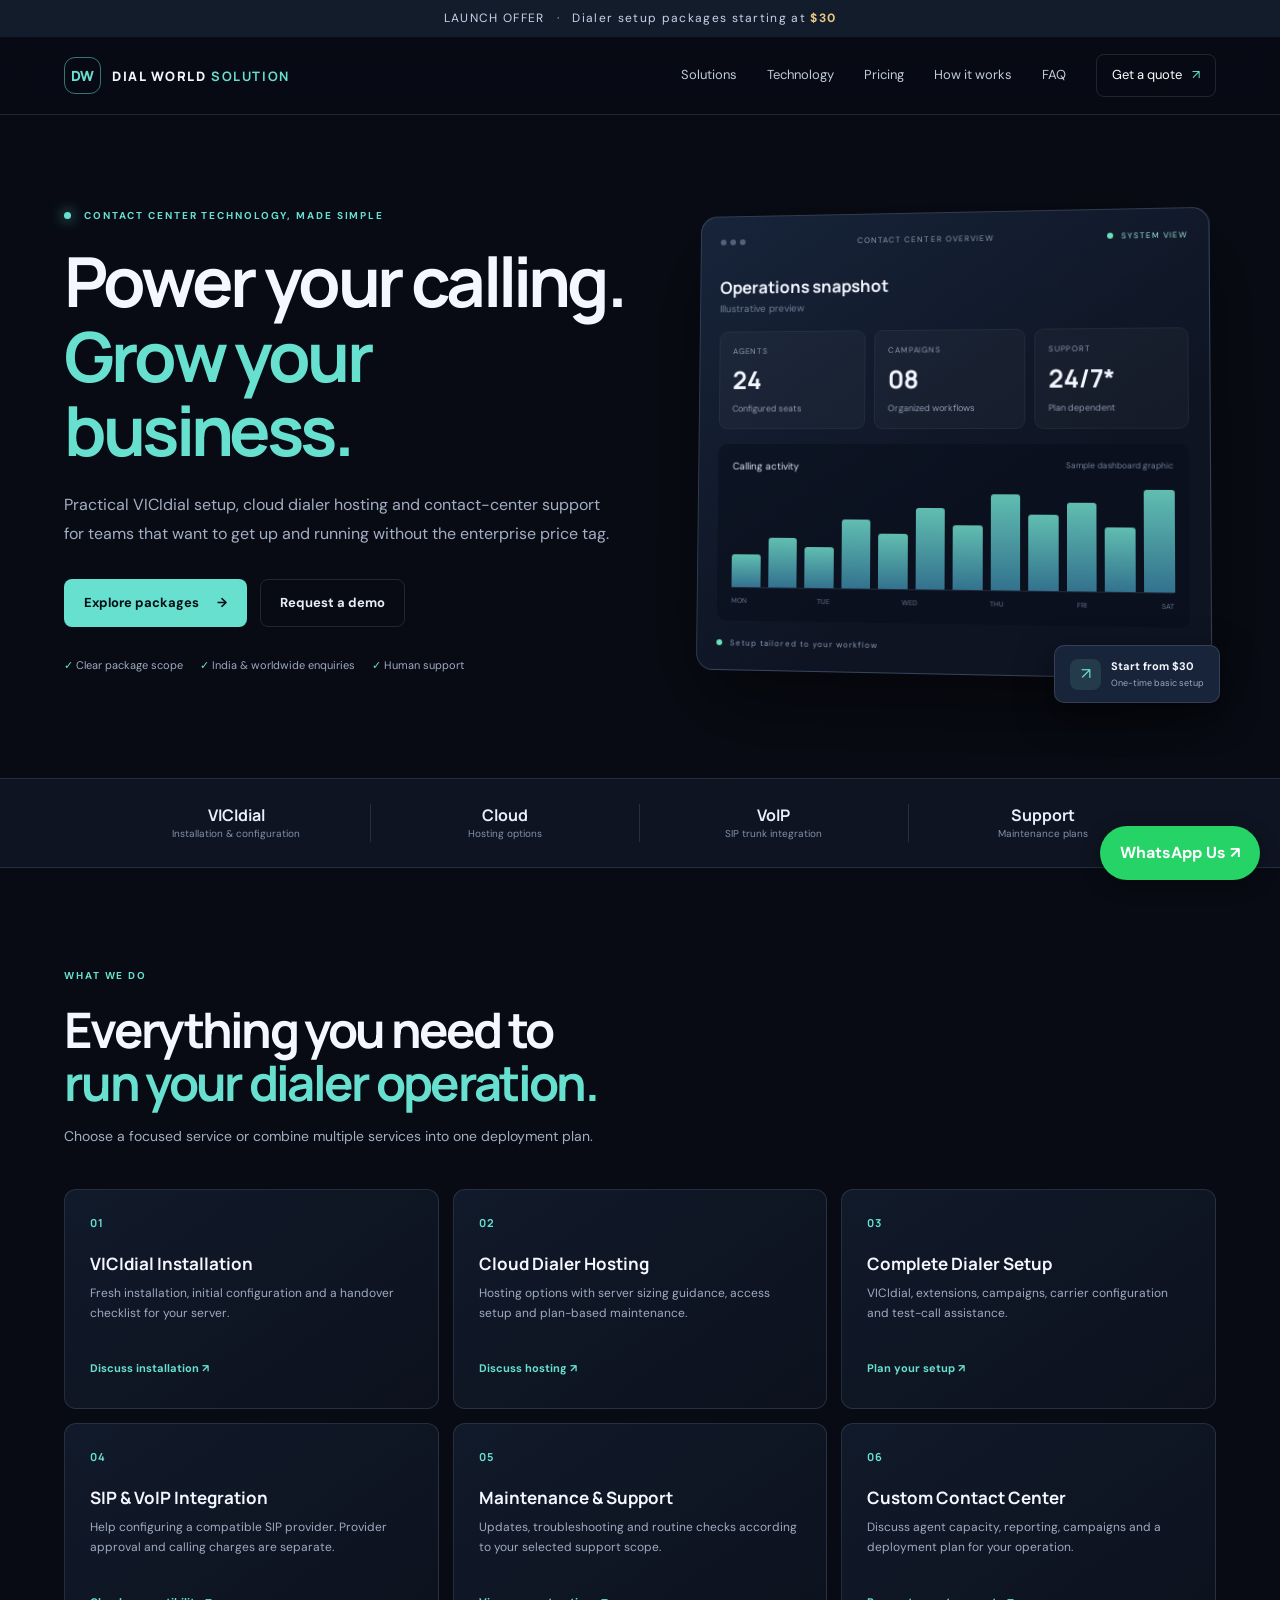
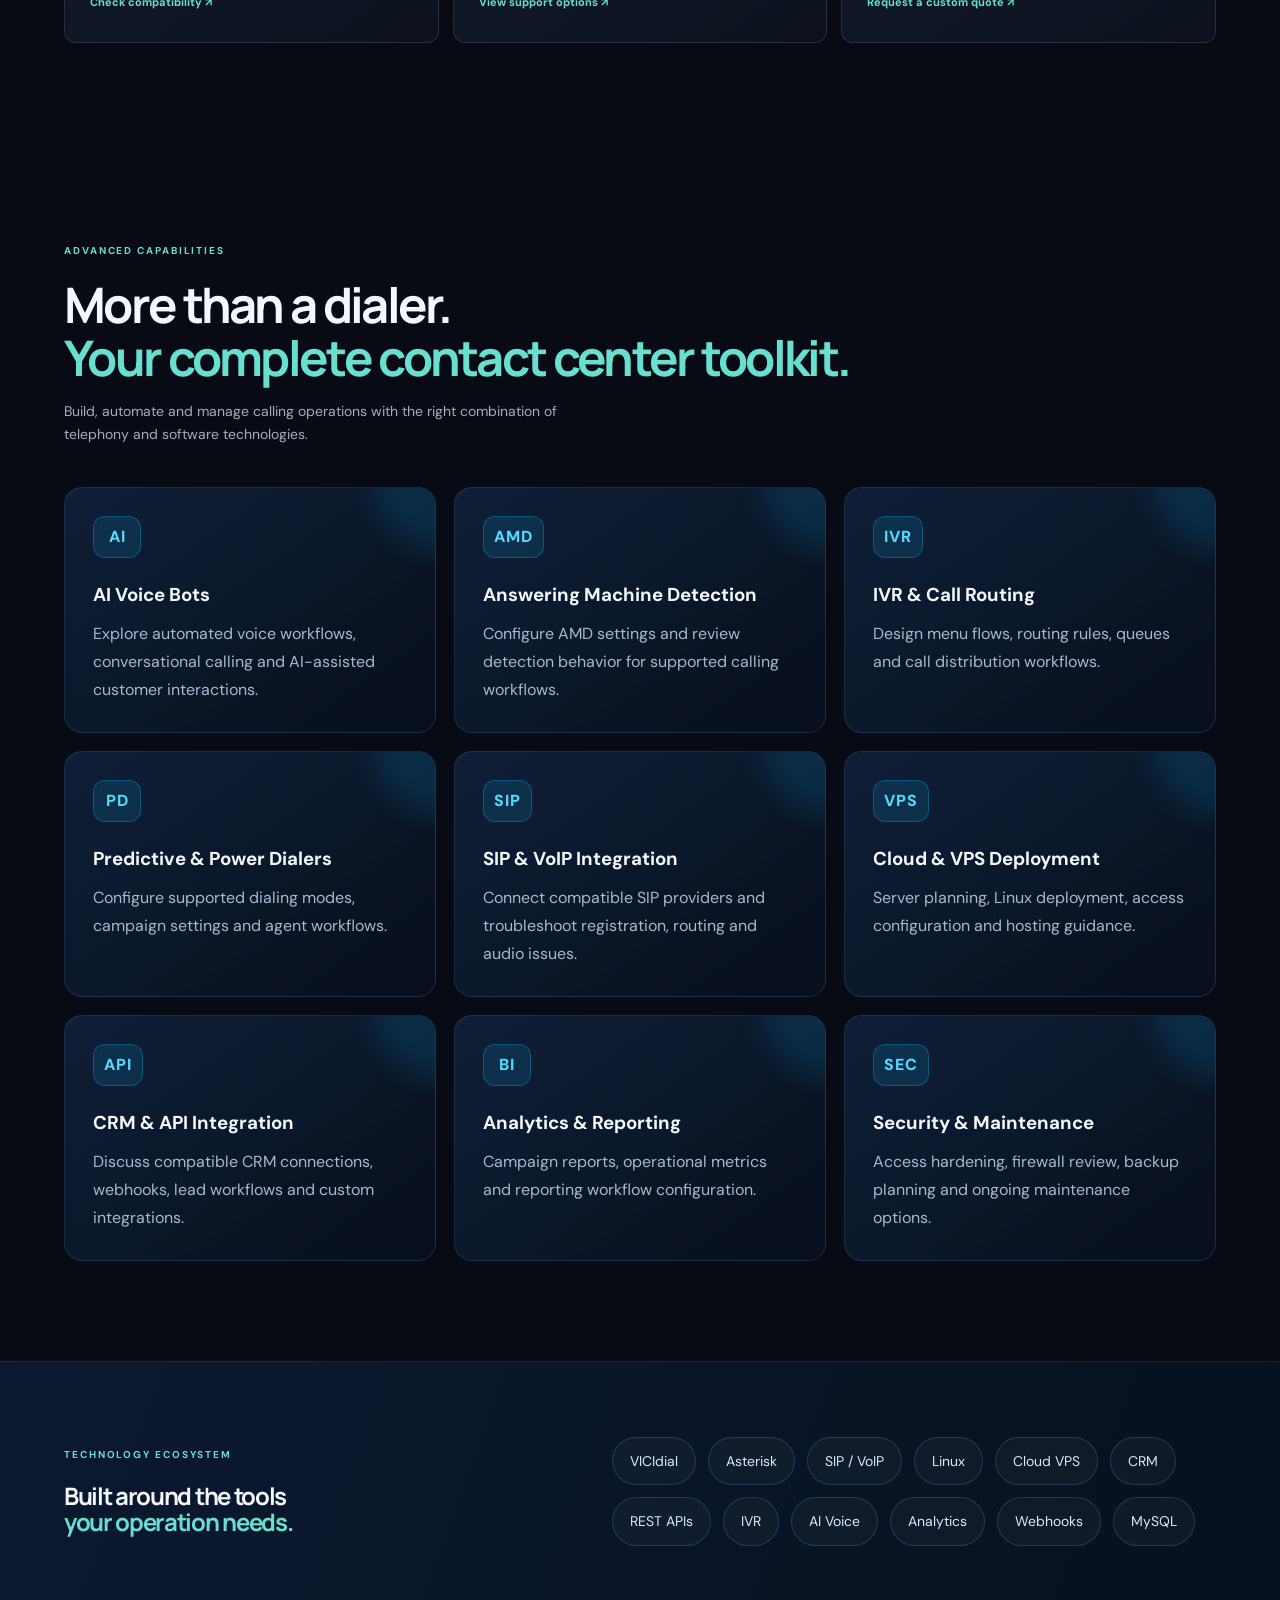
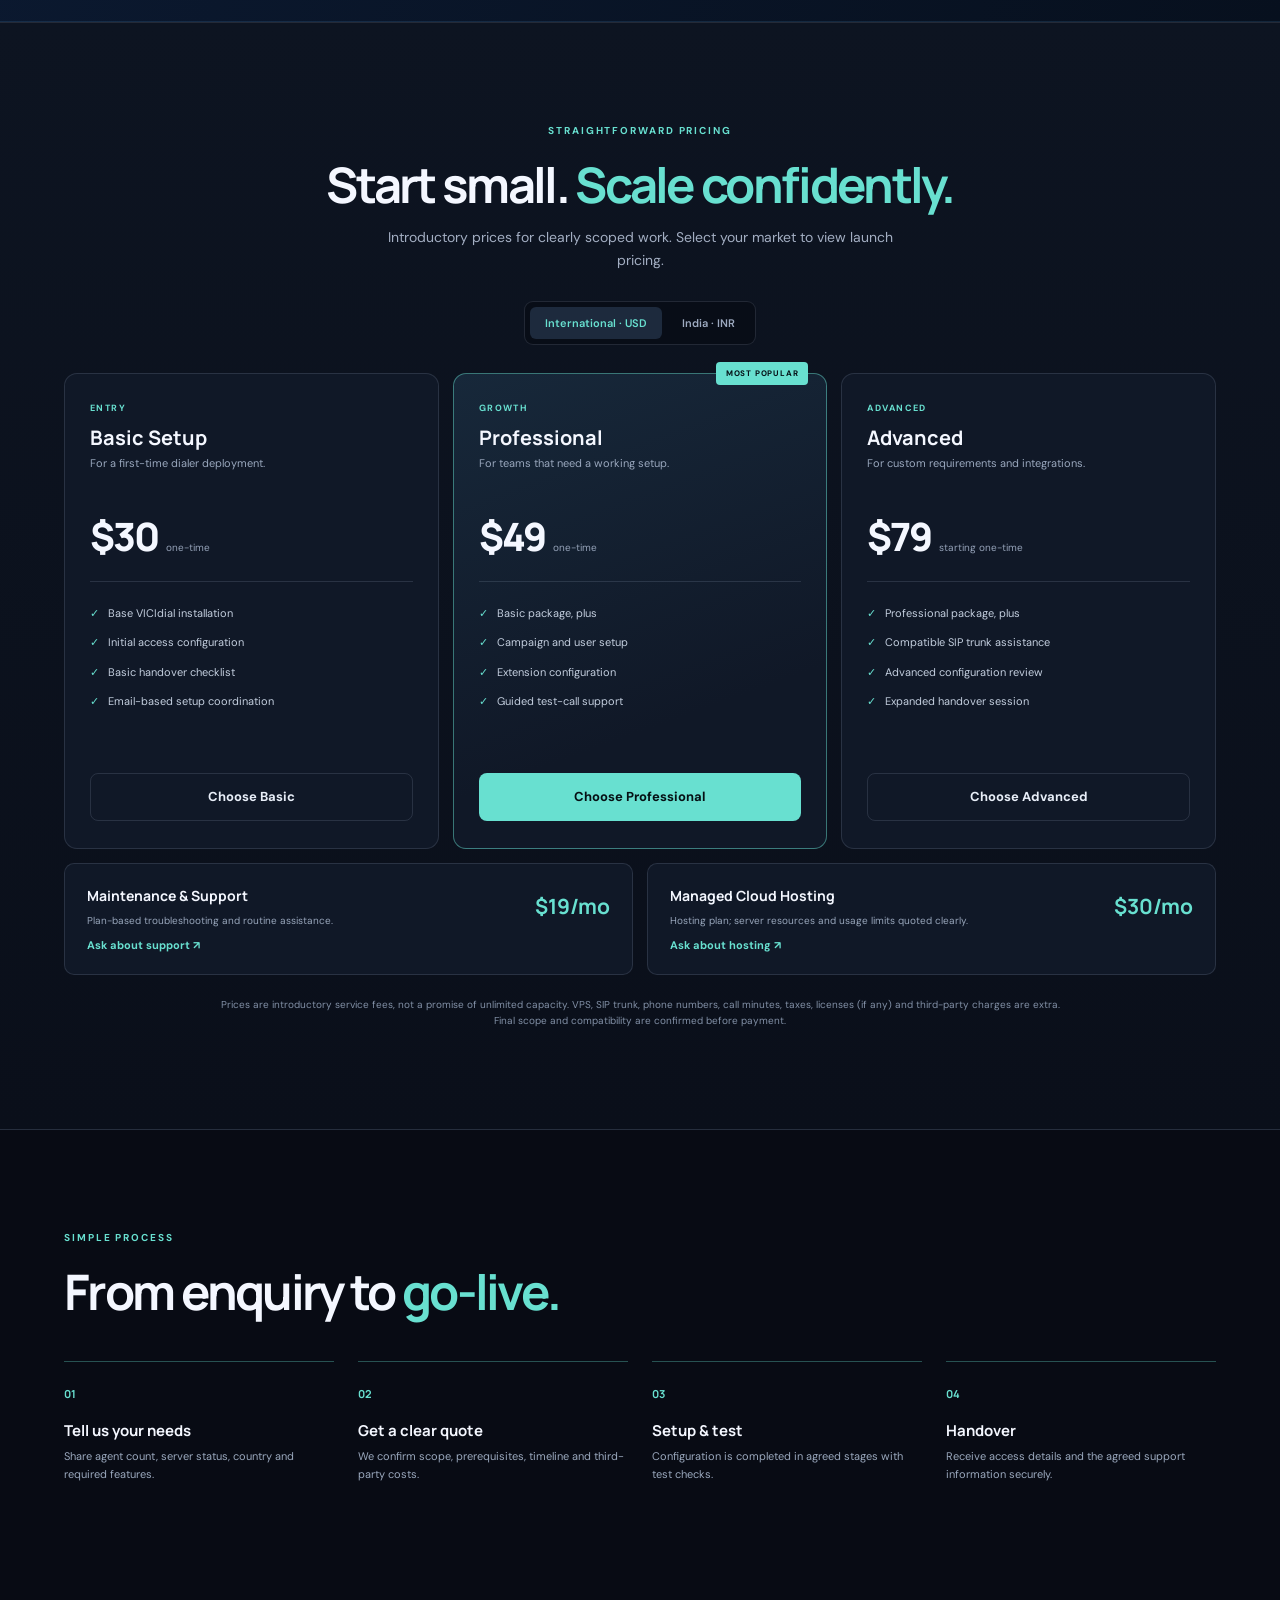
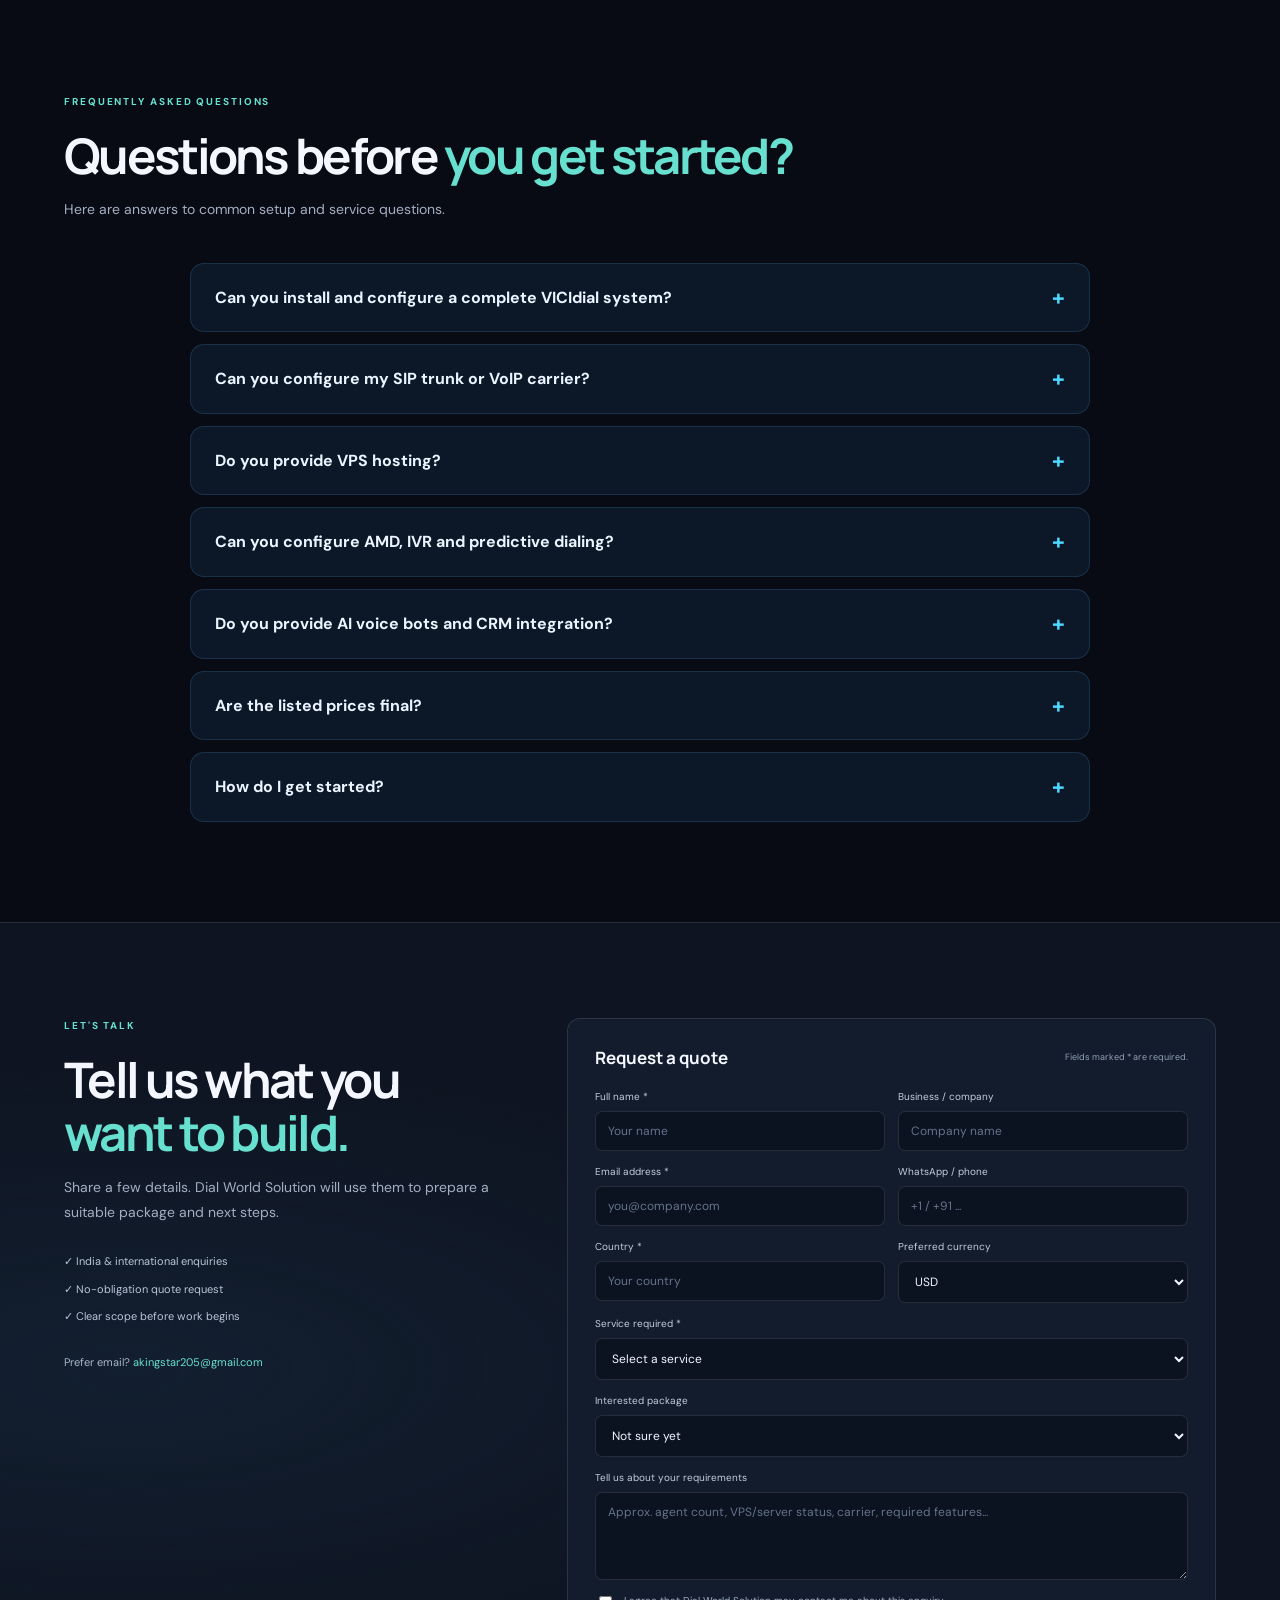
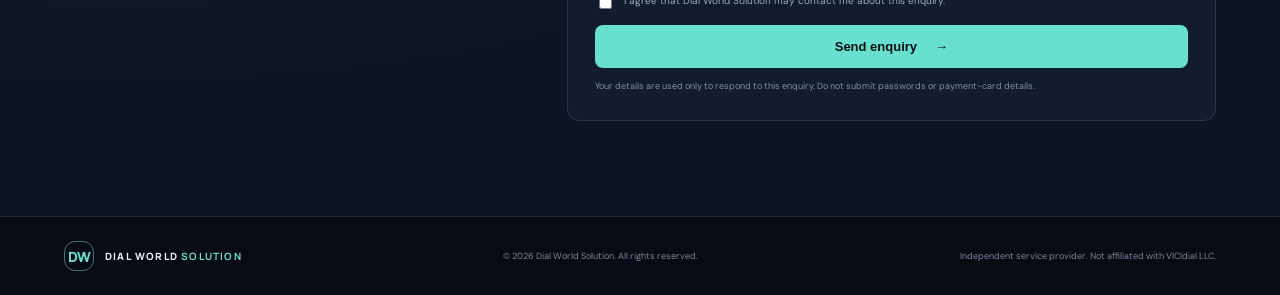
==== commit 70fbfc05: "Fix visible newline characters" ====
--- a/index.html
+++ b/index.html
@@ -4,7 +4,11 @@
   <meta charset="utf-8">
   <meta name="viewport" content="width=device-width,initial-scale=1">
   <meta name="theme-color" content="#080b14">
-  <meta name="description" content="Dial World Solution provides VICIdial installation, Asterisk, SIP and VoIP integration, cloud dialer hosting, AI voice workflows and contact center support.">\n  <meta name="robots" content="index,follow">\n  <meta property="og:title" content="Dial World Solution | Contact Center Technology">\n  <meta property="og:description" content="VICIdial, Asterisk, cloud dialer, SIP integration and contact center solutions.">\n  <meta property="og:type" content="website">
+  <meta name="description" content="Dial World Solution provides VICIdial installation, Asterisk, SIP and VoIP integration, cloud dialer hosting, AI voice workflows and contact center support.">
+  <meta name="robots" content="index,follow">
+  <meta property="og:title" content="Dial World Solution | Contact Center Technology">
+  <meta property="og:description" content="VICIdial, Asterisk, cloud dialer, SIP integration and contact center solutions.">
+  <meta property="og:type" content="website">
   <title>Dial World Solution | Premium Dialer & Contact Center Solutions</title>
   <link rel="preconnect" href="https://fonts.googleapis.com">
   <link rel="preconnect" href="https://fonts.gstatic.com" crossorigin>
@@ -78,7 +82,8 @@
     <section class="technology-section">
       <div class="section-wrap technology-inner"><div><div class="eyebrow">TECHNOLOGY ECOSYSTEM</div><h2>Built around the tools<br><em>your operation needs.</em></h2></div><div class="technology-tags"><span>VICIdial</span><span>Asterisk</span><span>SIP / VoIP</span><span>Linux</span><span>Cloud VPS</span><span>CRM</span><span>REST APIs</span><span>IVR</span><span>AI Voice</span><span>Analytics</span><span>Webhooks</span><span>MySQL</span></div></div>
     </section>
-    \n    <section class="pricing-section" id="pricing">
+    
+    <section class="pricing-section" id="pricing">
       <div class="section-wrap section">
         <div class="section-heading center"><div class="eyebrow">STRAIGHTFORWARD PRICING</div><h2>Start small. <em>Scale confidently.</em></h2><p>Introductory prices for clearly scoped work. Select your market to view launch pricing.</p></div>
         <div class="price-switch" role="group" aria-label="Choose currency"><button class="active" data-currency="USD">International · USD</button><button data-currency="INR">India · INR</button></div>
@@ -113,7 +118,8 @@
         <details><summary>How do I get started?</summary><p>Submit the enquiry form with your requirements. We will review the scope and discuss suitable next steps before payment.</p></details>
       </div>
     </section>
-    \n    <section class="contact-section" id="contact">
+    
+    <section class="contact-section" id="contact">
       <div class="section-wrap contact-layout">
         <div class="contact-copy"><div class="eyebrow">LET'S TALK</div><h2>Tell us what you<br><em>want to build.</em></h2><p>Share a few details. Dial World Solution will use them to prepare a suitable package and next steps.</p><div class="contact-points"><span>✓ India & international enquiries</span><span>✓ No-obligation quote request</span><span>✓ Clear scope before work begins</span></div><div class="contact-email">Prefer email? <a href="mailto:akingstar205@gmail.com">akingstar205@gmail.com</a></div></div>
         <form class="lead-form" id="leadForm">
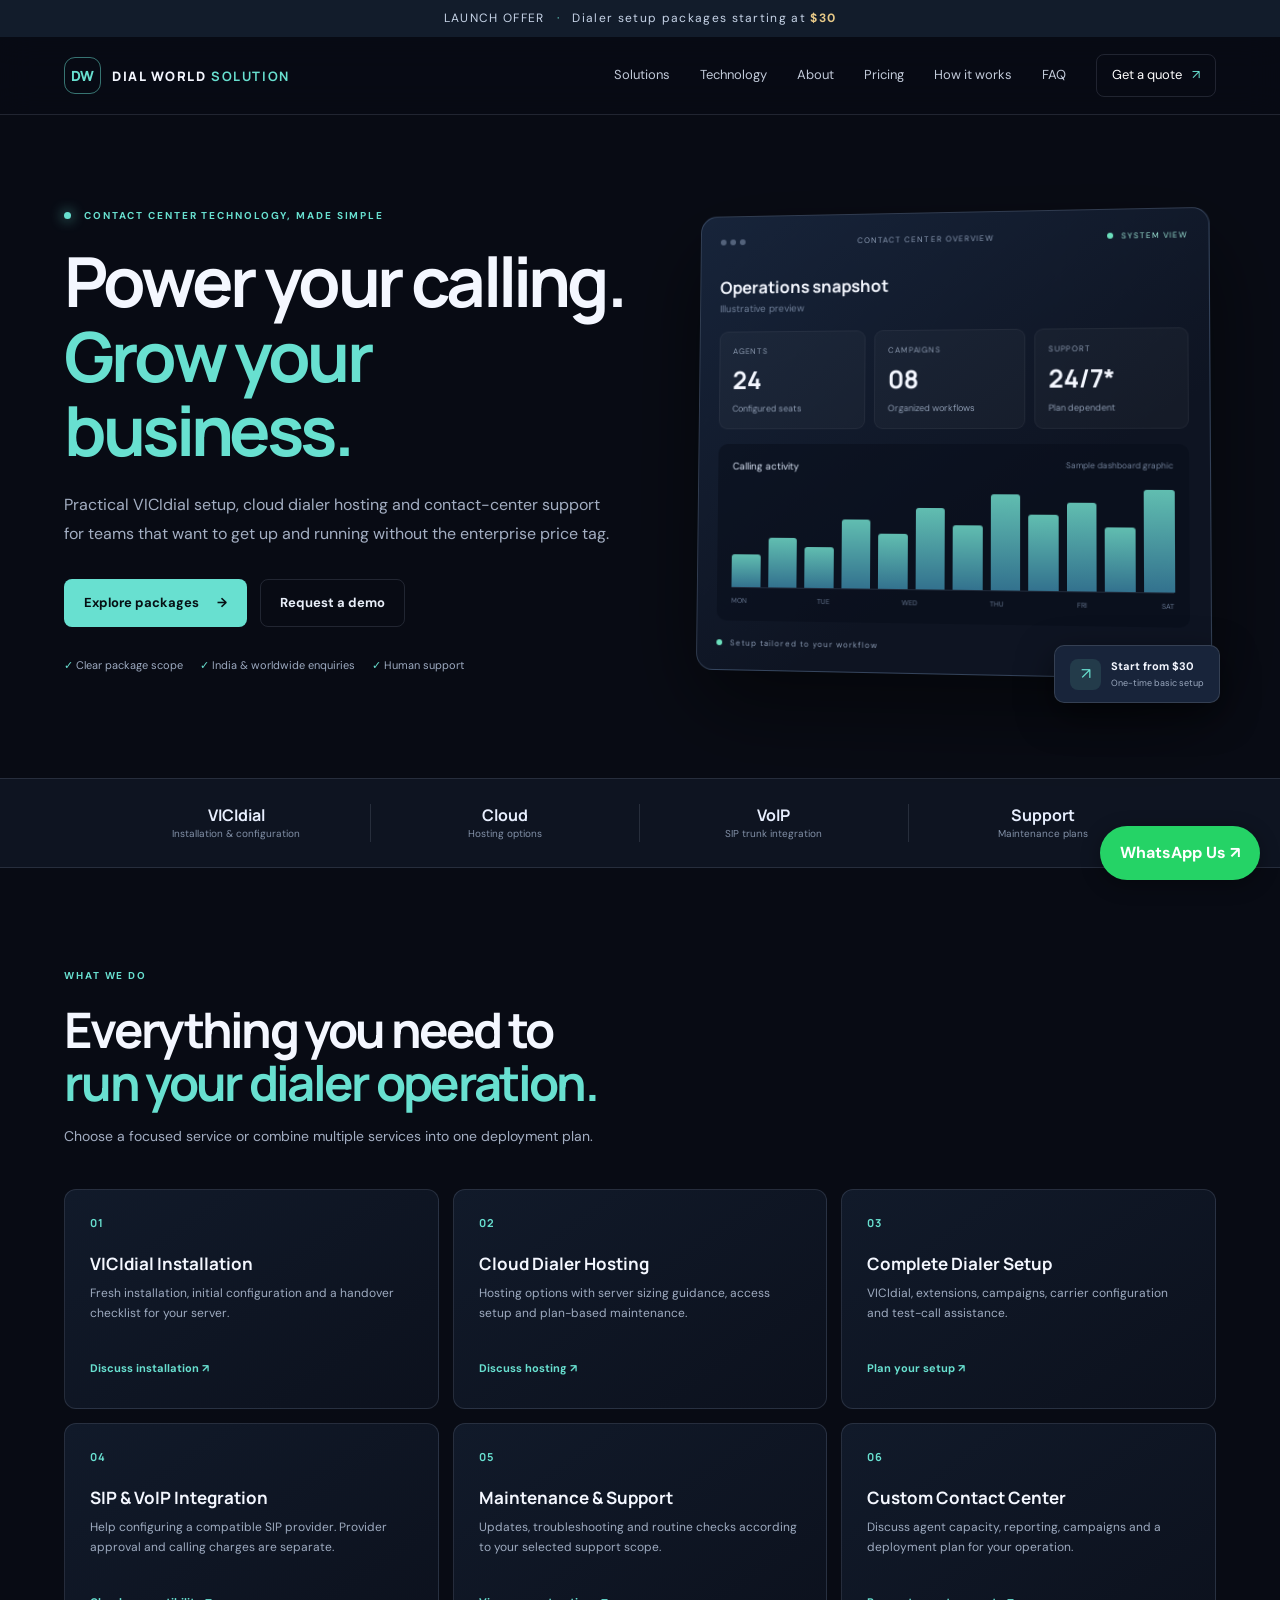
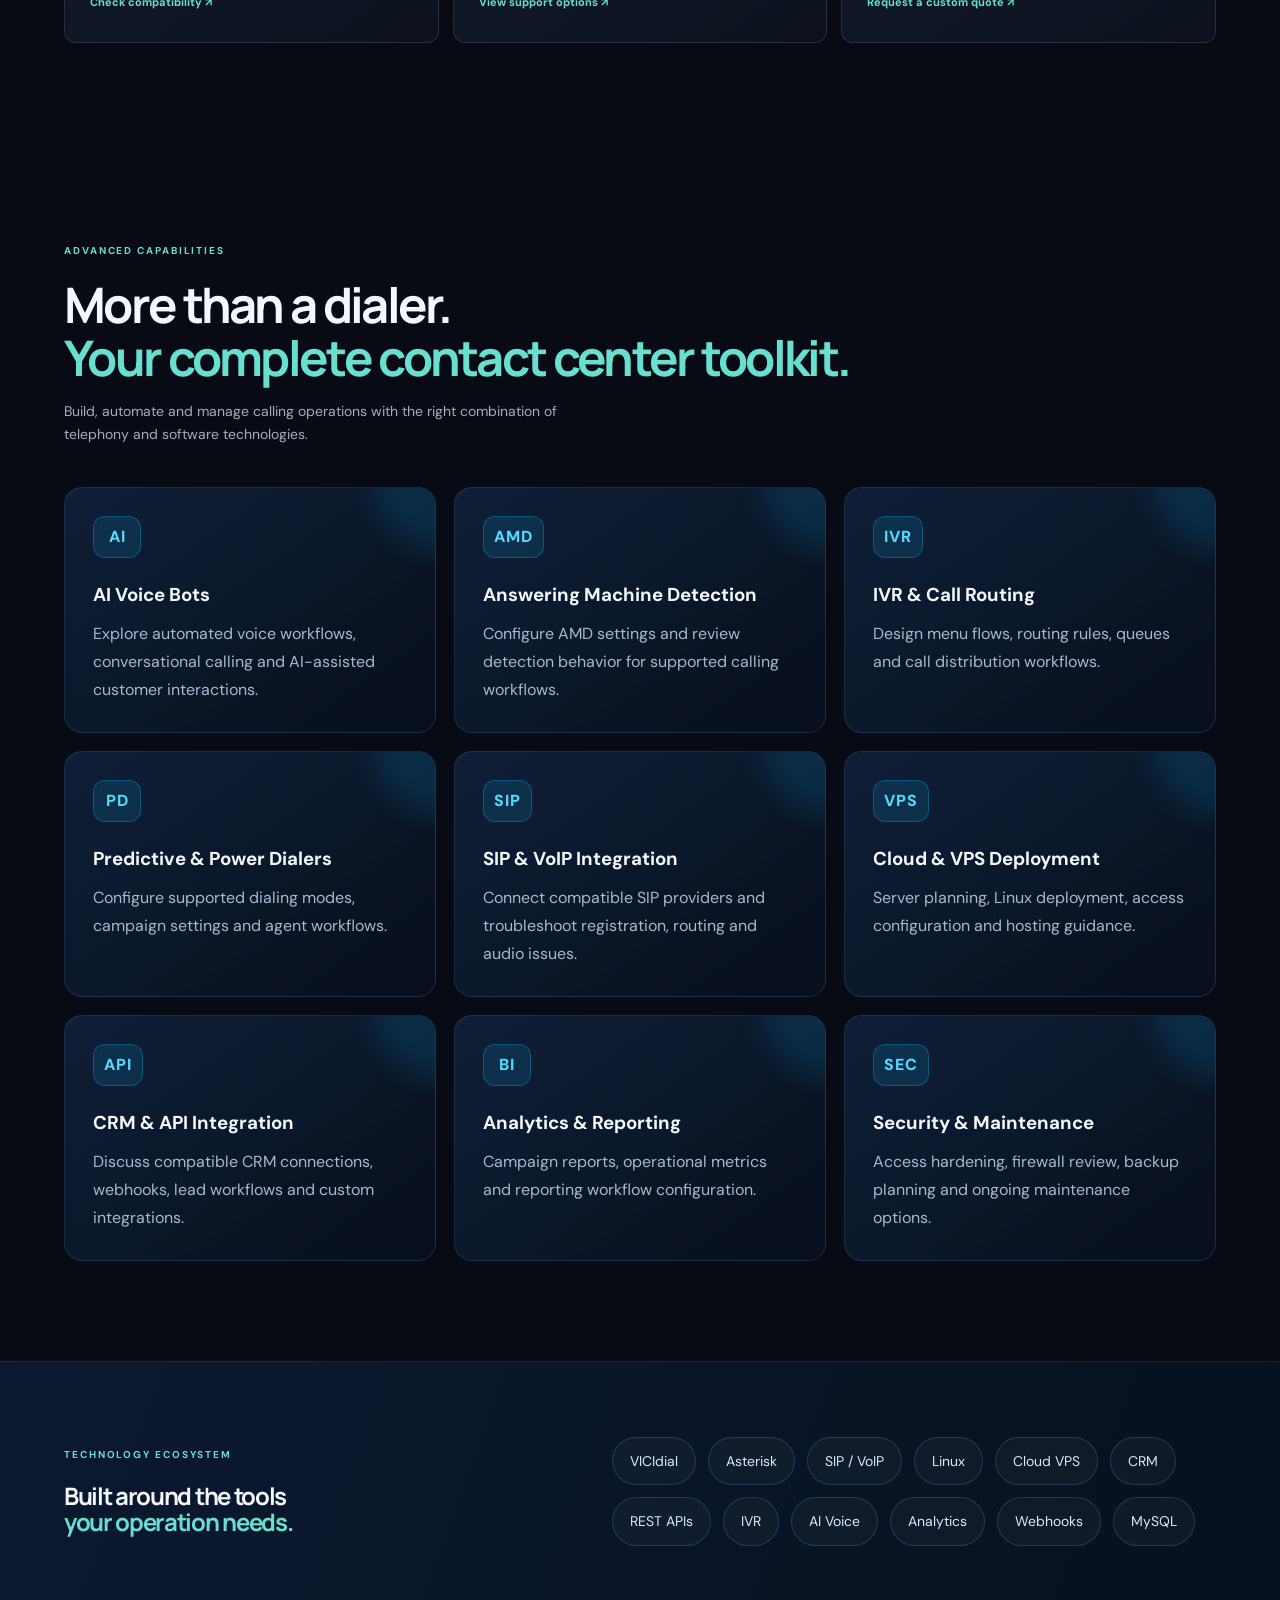
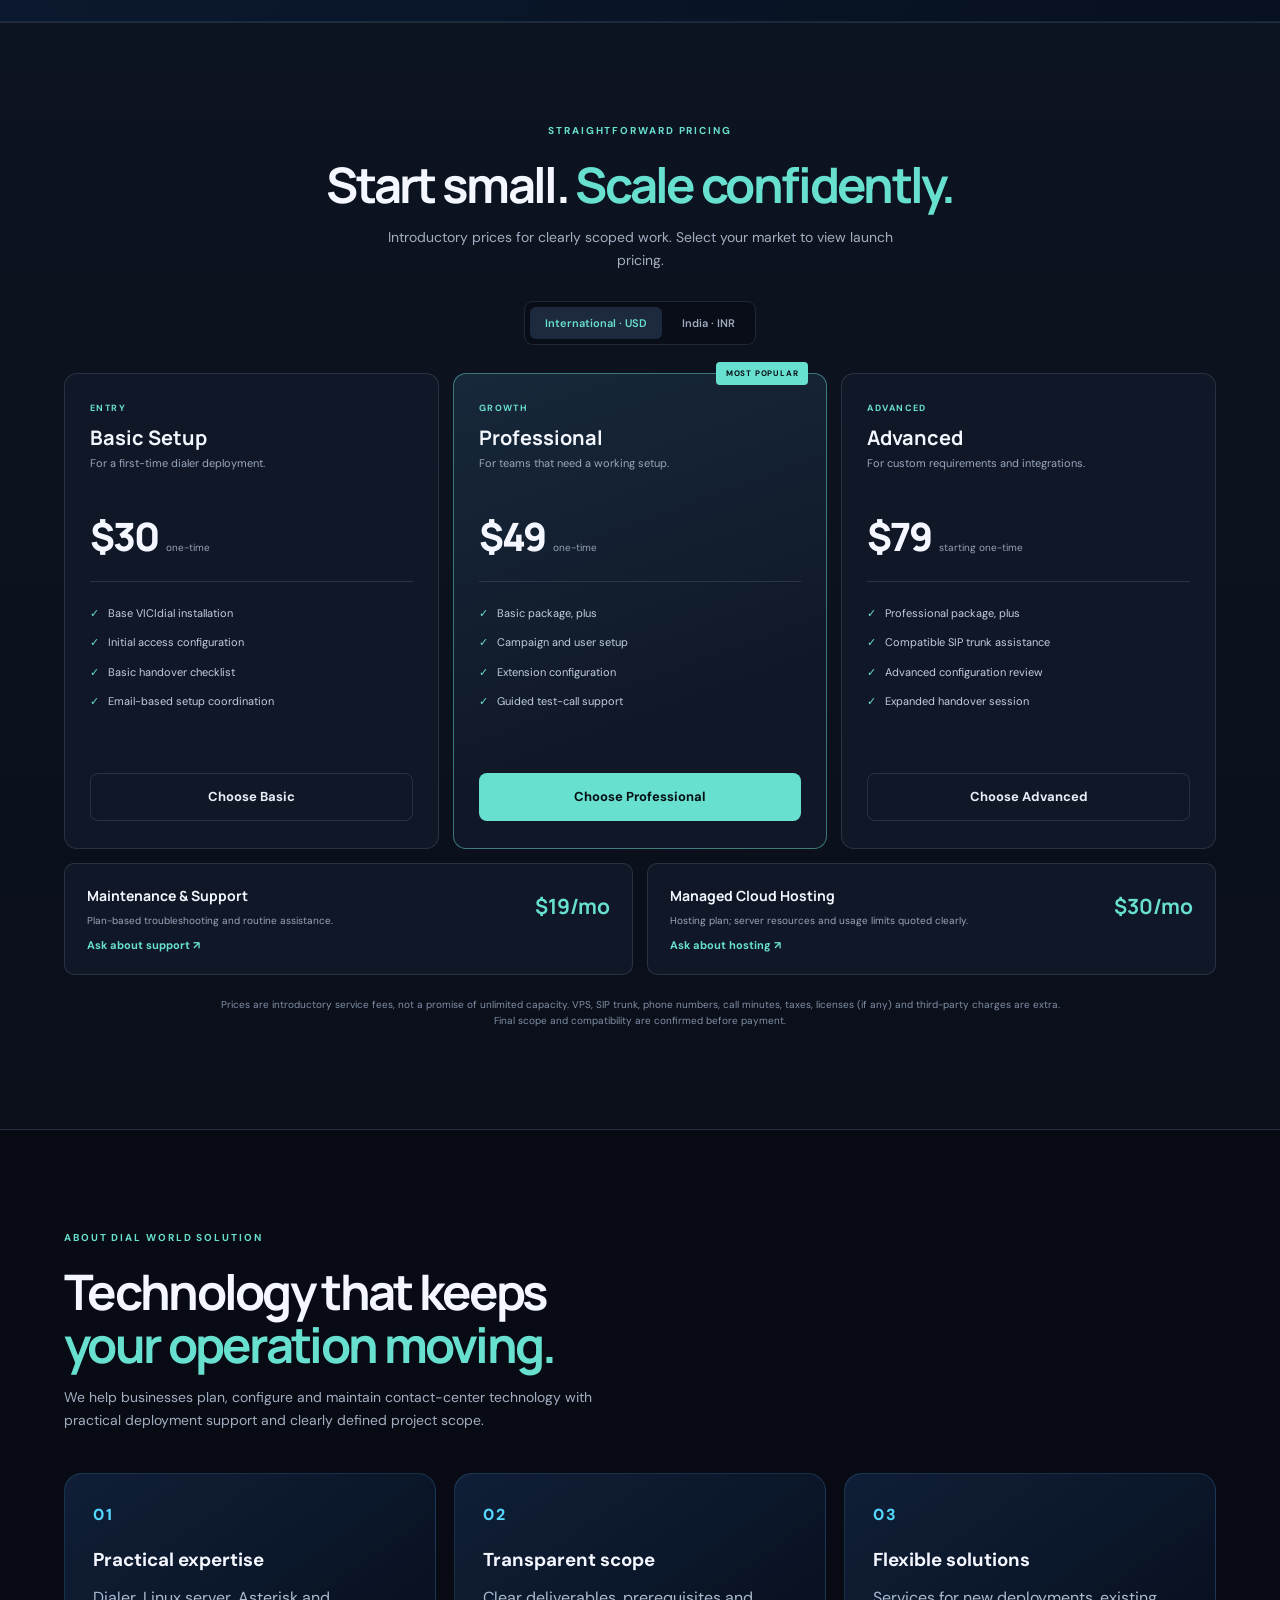
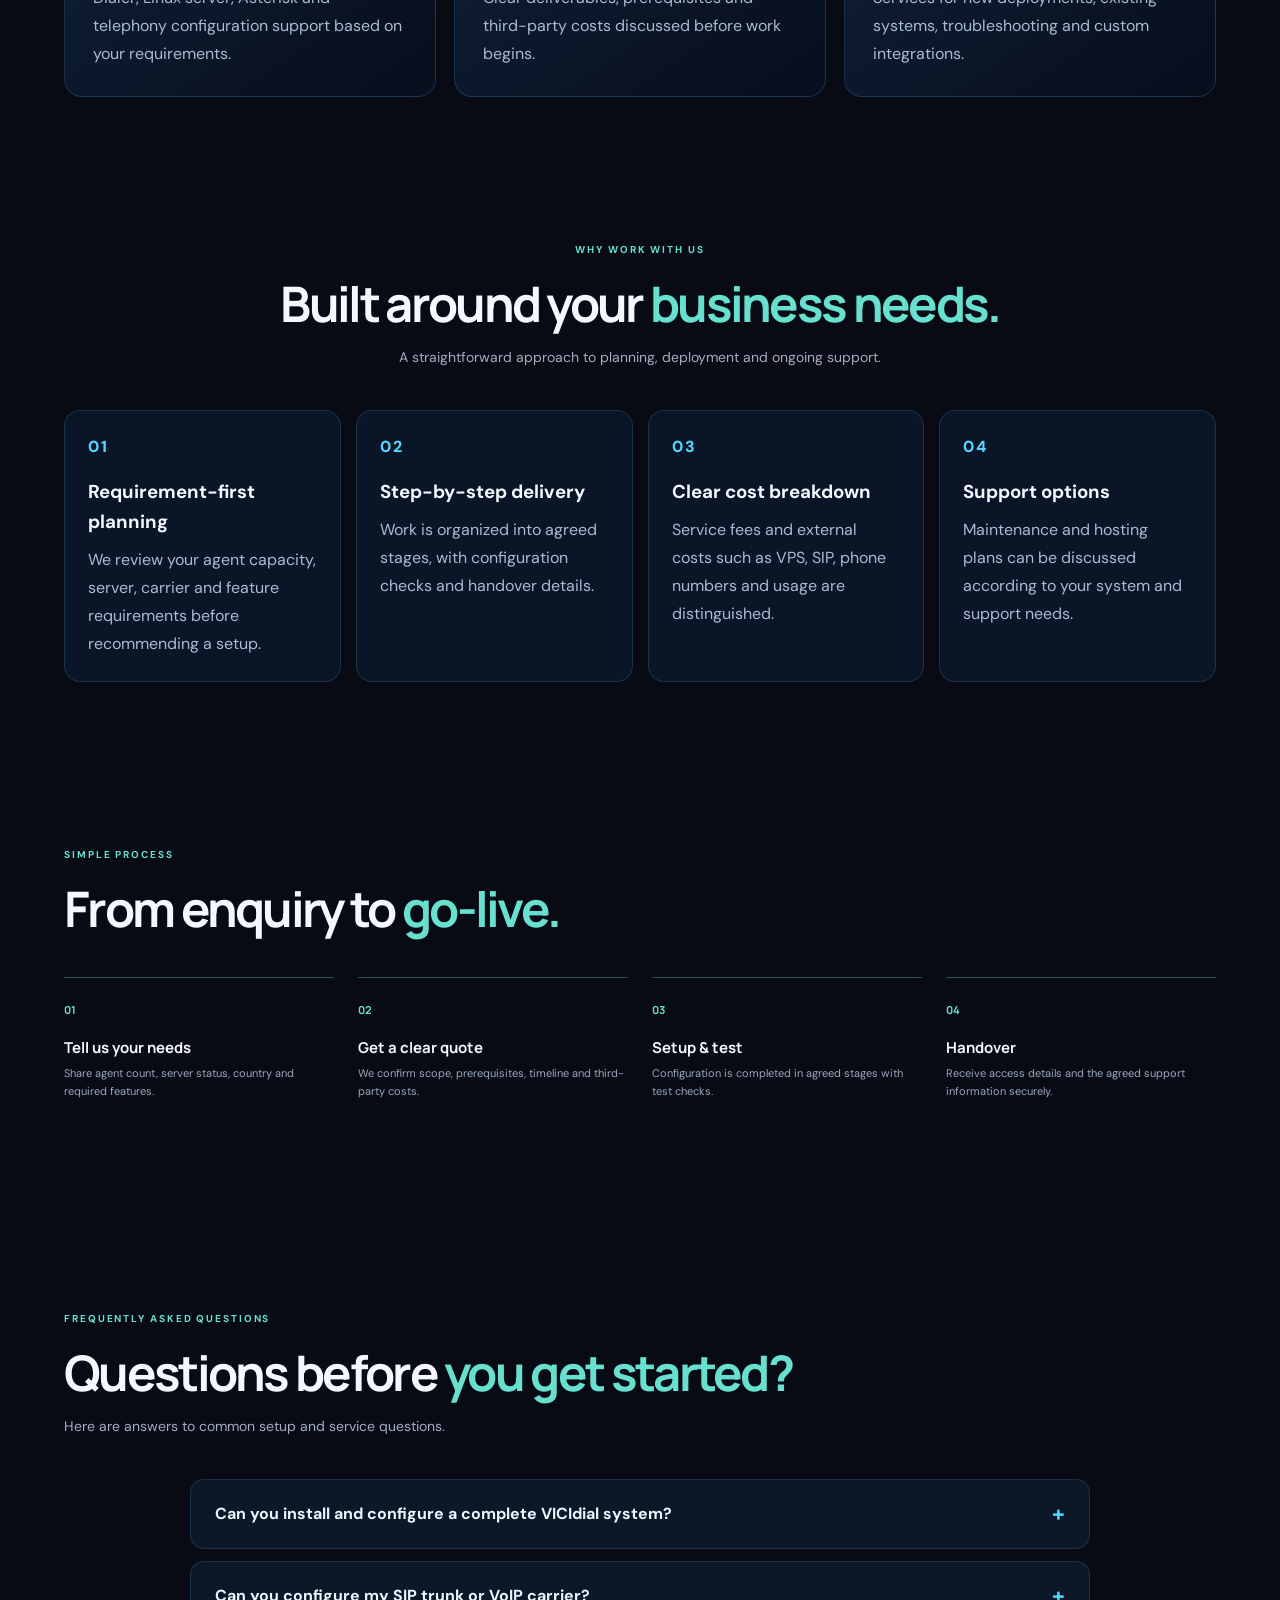
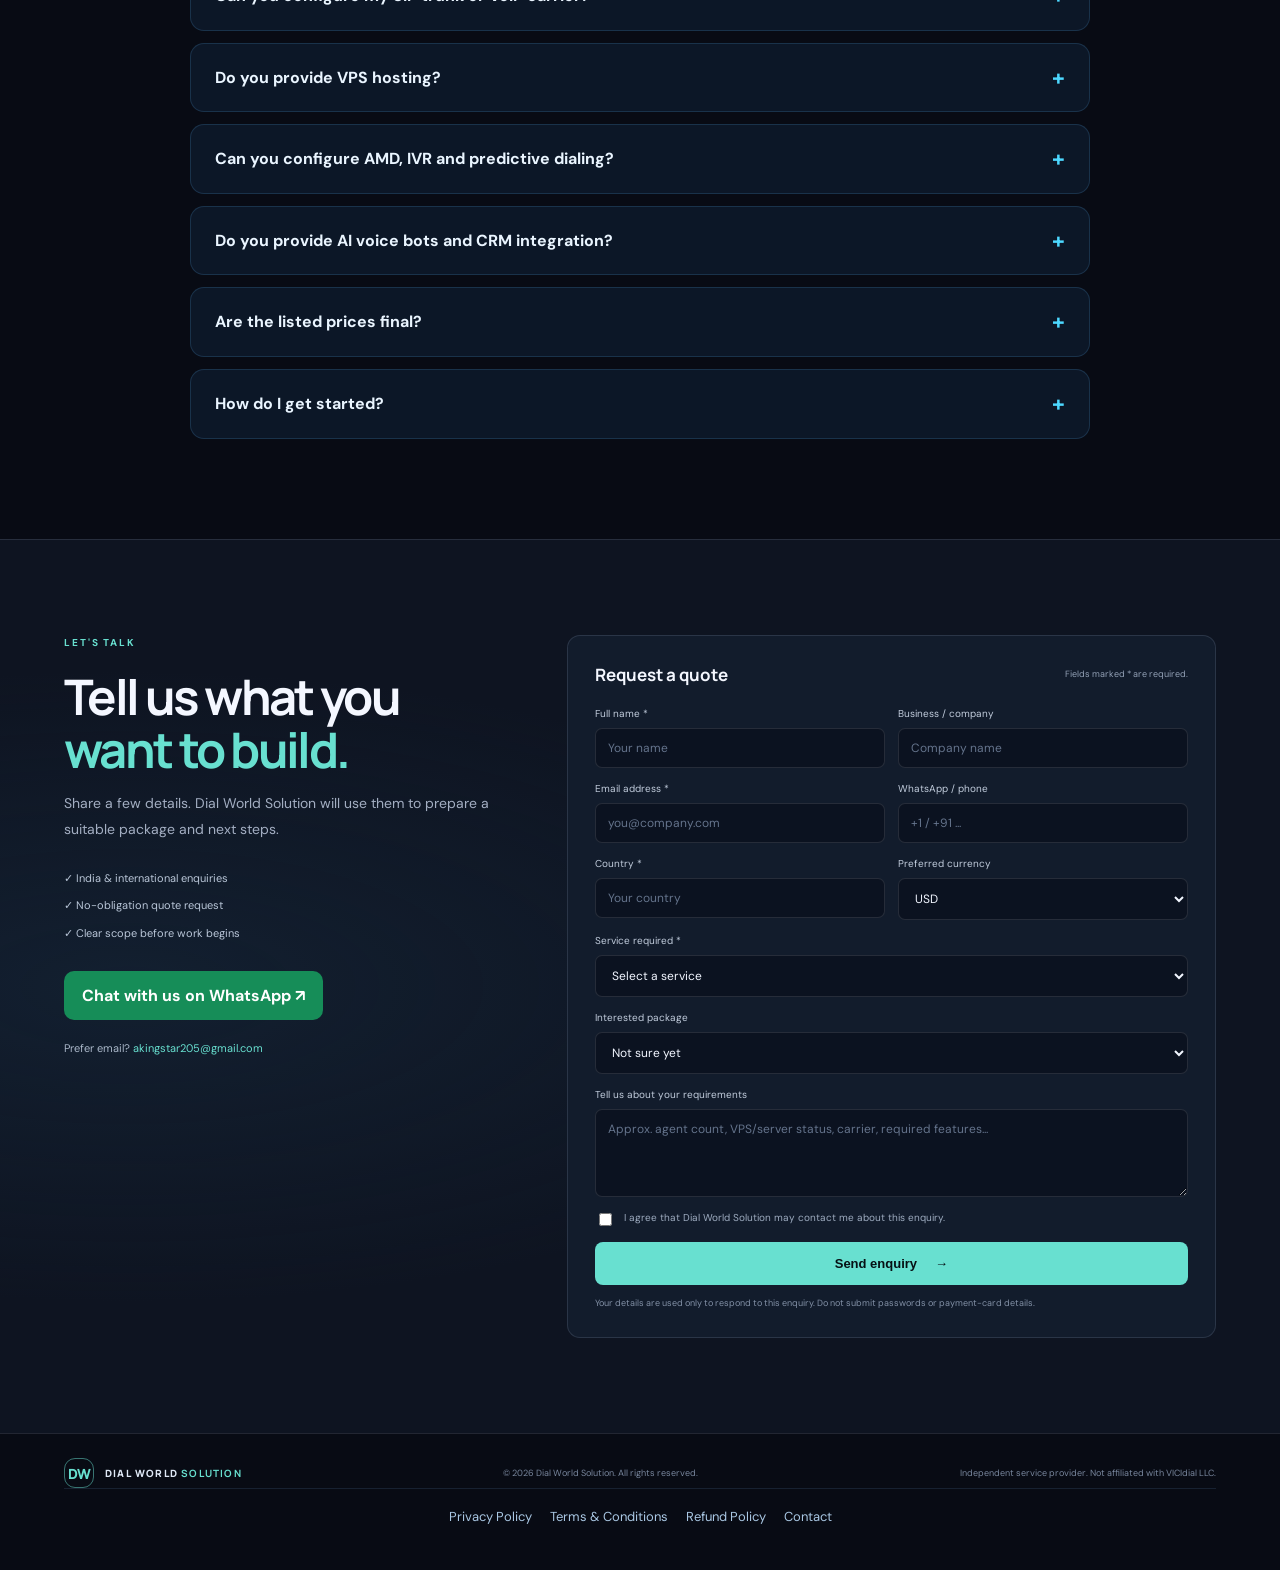
==== commit 97a57fe0: "Complete Dial World Solution business website" ====
--- a/index.html
+++ b/index.html
@@ -13,9 +13,26 @@
   <link rel="preconnect" href="https://fonts.googleapis.com">
   <link rel="preconnect" href="https://fonts.gstatic.com" crossorigin>
   <link href="https://fonts.googleapis.com/css2?family=DM+Sans:wght@400;500;600;700&family=Manrope:wght@400;500;600;700;800&display=swap" rel="stylesheet">
+  <link rel="icon" type="image/svg+xml" href="assets/favicon.svg">
+  <link rel="canonical" href="https://akingstar.github.io/dial-world-solution/">
+  <meta property="og:url" content="https://akingstar.github.io/dial-world-solution/">
+  <meta name="twitter:card" content="summary">
   <link rel="stylesheet" href="assets/style.css">
+
+  <script type="application/ld+json">
+  {
+    "@context":"https://schema.org",
+    "@type":"ProfessionalService",
+    "name":"Dial World Solution",
+    "url":"https://akingstar.github.io/dial-world-solution/",
+    "email":"akingstar205@gmail.com",
+    "telephone":"+917857066061",
+    "description":"VICIdial installation, Asterisk, SIP and VoIP integration, cloud dialer hosting and contact center technology services."
+  }
+  </script>
 </head>
 <body>
+  <a class="skip-link" href="#home">Skip to content</a>
   <div class="announcement">LAUNCH OFFER <span>·</span> Dialer setup packages starting at <strong>$30</strong></div>
   <header class="site-header">
     <a class="brand" href="#home" aria-label="Dial World Solution home">
@@ -23,7 +40,7 @@
     </a>
     <button class="menu-toggle" id="menuToggle" aria-label="Open navigation" aria-expanded="false">☰</button>
     <nav id="mainNav">
-      <a href="#solutions">Solutions</a><a href="#capabilities">Technology</a><a href="#pricing">Pricing</a><a href="#process">How it works</a><a href="#faq">FAQ</a>
+      <a href="#solutions">Solutions</a><a href="#capabilities">Technology</a><a href="#about">About</a><a href="#pricing">Pricing</a><a href="#process">How it works</a><a href="#faq">FAQ</a>
       <a class="nav-cta" href="#contact">Get a quote <span>↗</span></a>
     </nav>
   </header>
@@ -82,7 +99,7 @@
     <section class="technology-section">
       <div class="section-wrap technology-inner"><div><div class="eyebrow">TECHNOLOGY ECOSYSTEM</div><h2>Built around the tools<br><em>your operation needs.</em></h2></div><div class="technology-tags"><span>VICIdial</span><span>Asterisk</span><span>SIP / VoIP</span><span>Linux</span><span>Cloud VPS</span><span>CRM</span><span>REST APIs</span><span>IVR</span><span>AI Voice</span><span>Analytics</span><span>Webhooks</span><span>MySQL</span></div></div>
     </section>
-    
+
     <section class="pricing-section" id="pricing">
       <div class="section-wrap section">
         <div class="section-heading center"><div class="eyebrow">STRAIGHTFORWARD PRICING</div><h2>Start small. <em>Scale confidently.</em></h2><p>Introductory prices for clearly scoped work. Select your market to view launch pricing.</p></div>
@@ -97,6 +114,25 @@
           <div class="recurring-card"><div><b>Managed Cloud Hosting</b><p>Hosting plan; server resources and usage limits quoted clearly.</p></div><strong data-usd="$30/mo" data-inr="₹1,499/mo">$30/mo</strong><a href="#contact" class="text-link choose-plan" data-plan="Managed Cloud Hosting">Ask about hosting ↗</a></div>
         </div>
         <p class="pricing-note">Prices are introductory service fees, not a promise of unlimited capacity. VPS, SIP trunk, phone numbers, call minutes, taxes, licenses (if any) and third-party charges are extra. Final scope and compatibility are confirmed before payment.</p>
+      </div>
+    </section>
+
+
+    <section class="section-wrap section company-section" id="about">
+      <div class="section-heading"><div class="eyebrow">ABOUT DIAL WORLD SOLUTION</div><h2>Technology that keeps<br><em>your operation moving.</em></h2><p>We help businesses plan, configure and maintain contact-center technology with practical deployment support and clearly defined project scope.</p></div>
+      <div class="company-grid">
+        <article class="company-card"><span>01</span><h3>Practical expertise</h3><p>Dialer, Linux server, Asterisk and telephony configuration support based on your requirements.</p></article>
+        <article class="company-card"><span>02</span><h3>Transparent scope</h3><p>Clear deliverables, prerequisites and third-party costs discussed before work begins.</p></article>
+        <article class="company-card"><span>03</span><h3>Flexible solutions</h3><p>Services for new deployments, existing systems, troubleshooting and custom integrations.</p></article>
+      </div>
+    </section>
+    <section class="section-wrap section why-section" id="why-us">
+      <div class="section-heading center"><div class="eyebrow">WHY WORK WITH US</div><h2>Built around your <em>business needs.</em></h2><p>A straightforward approach to planning, deployment and ongoing support.</p></div>
+      <div class="why-grid">
+        <div><b>01</b><h3>Requirement-first planning</h3><p>We review your agent capacity, server, carrier and feature requirements before recommending a setup.</p></div>
+        <div><b>02</b><h3>Step-by-step delivery</h3><p>Work is organized into agreed stages, with configuration checks and handover details.</p></div>
+        <div><b>03</b><h3>Clear cost breakdown</h3><p>Service fees and external costs such as VPS, SIP, phone numbers and usage are distinguished.</p></div>
+        <div><b>04</b><h3>Support options</h3><p>Maintenance and hosting plans can be discussed according to your system and support needs.</p></div>
       </div>
     </section>
 
@@ -118,10 +154,10 @@
         <details><summary>How do I get started?</summary><p>Submit the enquiry form with your requirements. We will review the scope and discuss suitable next steps before payment.</p></details>
       </div>
     </section>
-    
+
     <section class="contact-section" id="contact">
       <div class="section-wrap contact-layout">
-        <div class="contact-copy"><div class="eyebrow">LET'S TALK</div><h2>Tell us what you<br><em>want to build.</em></h2><p>Share a few details. Dial World Solution will use them to prepare a suitable package and next steps.</p><div class="contact-points"><span>✓ India & international enquiries</span><span>✓ No-obligation quote request</span><span>✓ Clear scope before work begins</span></div><div class="contact-email">Prefer email? <a href="mailto:akingstar205@gmail.com">akingstar205@gmail.com</a></div></div>
+        <div class="contact-copy"><div class="eyebrow">LET'S TALK</div><h2>Tell us what you<br><em>want to build.</em></h2><p>Share a few details. Dial World Solution will use them to prepare a suitable package and next steps.</p><div class="contact-points"><span>✓ India & international enquiries</span><span>✓ No-obligation quote request</span><span>✓ Clear scope before work begins</span></div><div class="whatsapp-contact"><a href="https://wa.me/917857066061" target="_blank" rel="noopener">Chat with us on WhatsApp ↗</a></div><div class="contact-email">Prefer email? <a href="mailto:akingstar205@gmail.com">akingstar205@gmail.com</a></div></div>
         <form class="lead-form" id="leadForm">
           <div class="form-heading"><b>Request a quote</b><span>Fields marked * are required.</span></div>
           <div class="form-row"><label>Full name *<input name="name" required maxlength="100" placeholder="Your name"></label><label>Business / company<input name="company" maxlength="120" placeholder="Company name"></label></div>
@@ -138,8 +174,8 @@
       </div>
     </section>
   </main>
-  <footer><div class="footer-inner"><a class="brand" href="#home"><span class="brand-mark">DW</span><span> DIAL WORLD <b>SOLUTION</b></span></a><span>© <span id="year"></span> Dial World Solution. All rights reserved.</span><span>Independent service provider. Not affiliated with VICIdial LLC.</span></div></footer>
+  <footer><div class="footer-inner"><a class="brand" href="#home"><span class="brand-mark">DW</span><span> DIAL WORLD <b>SOLUTION</b></span></a><span>© <span id="year"></span> Dial World Solution. All rights reserved.</span><span>Independent service provider. Not affiliated with VICIdial LLC.</span></div><div class="footer-links"><a href="privacy-policy.html">Privacy Policy</a><a href="terms.html">Terms & Conditions</a><a href="refund-policy.html">Refund Policy</a><a href="mailto:akingstar205@gmail.com">Contact</a></div></footer>
   <script src="assets/app.js"></script>
-  <a href="https://wa.me/917857066061" target="_blank" rel="noopener" style="position:fixed;right:20px;bottom:20px;z-index:9999;background:#25D366;color:#fff;padding:14px 20px;border-radius:30px;text-decoration:none;font-weight:700;box-shadow:0 5px 20px #0005">WhatsApp Us ↗</a>
+  <a href="https://wa.me/917857066061" target="_blank" rel="noopener" class="whatsapp-float" aria-label="Contact Dial World Solution on WhatsApp">WhatsApp Us ↗</a>
 </body>
 </html>
--- a/assets/style.css
+++ b/assets/style.css
@@ -27,3 +27,30 @@
 @media(max-width:850px){.capability-grid{grid-template-columns:repeat(2,minmax(0,1fr))}.technology-inner{grid-template-columns:1fr;gap:25px}}
 @media(max-width:560px){.capability-grid{grid-template-columns:1fr}.capability-card{padding:23px}.technology-section{padding:52px 0}.faq-list details{padding:18px}}
 @media(prefers-reduced-motion:reduce){html{scroll-behavior:auto}.capability-card,.reveal{transition:none!important}}
+
+/* DWS COMPLETE FINISH */
+.skip-link{position:absolute;left:-9999px;top:10px;z-index:99999;padding:12px 18px;background:#fff;color:#07101e;border-radius:8px}
+.skip-link:focus{left:10px}
+a:focus-visible,button:focus-visible,input:focus-visible,select:focus-visible,textarea:focus-visible,summary:focus-visible{outline:3px solid #42d7ff;outline-offset:3px}
+.company-grid{display:grid;grid-template-columns:repeat(3,minmax(0,1fr));gap:18px;margin-top:35px}
+.company-card{padding:28px;border:1px solid rgba(90,190,255,.18);border-radius:18px;background:linear-gradient(145deg,rgba(17,35,62,.85),rgba(8,15,29,.95))}
+.company-card>span,.why-grid>div>b{color:#55d8ff;font-weight:800;letter-spacing:2px}
+.company-card h3,.why-grid h3{margin:17px 0 9px}
+.company-card p,.why-grid p{color:#aabbd0;line-height:1.75;margin:0}
+.why-section{padding-top:45px;padding-bottom:65px}
+.why-grid{display:grid;grid-template-columns:repeat(4,minmax(0,1fr));gap:15px;margin-top:35px}
+.why-grid>div{padding:23px;border-radius:16px;border:1px solid rgba(90,190,255,.16);background:rgba(13,29,50,.65)}
+.whatsapp-contact{margin:20px 0}
+.whatsapp-contact a{display:inline-flex;padding:12px 18px;border-radius:10px;background:#168d58;color:#fff;text-decoration:none;font-weight:700}
+.whatsapp-float{position:fixed;right:20px;bottom:20px;z-index:9999;background:#25D366;color:#fff;padding:14px 20px;border-radius:30px;text-decoration:none;font-weight:700;box-shadow:0 5px 20px #0005}
+.footer-links{display:flex;flex-wrap:wrap;gap:18px;justify-content:center;padding:18px 20px;border-top:1px solid rgba(130,190,255,.12)}
+.footer-links a{color:#a9c7e3;text-decoration:none;font-size:13px}
+.footer-links a:hover{color:#55d8ff}
+.legal-page{min-height:100vh;padding:55px 20px;background:#080b14;color:#eaf4ff}
+.legal-content{max-width:850px;margin:auto;padding:35px;border:1px solid rgba(90,190,255,.2);border-radius:20px;background:#0d1728}
+.legal-content h1,.legal-content h2{color:#f4f9ff}
+.legal-content p,.legal-content li{color:#b4c4d8;line-height:1.8}
+.legal-content a{color:#55d8ff}
+.legal-back{display:inline-block;margin-bottom:25px;color:#55d8ff}
+@media(max-width:850px){.why-grid{grid-template-columns:repeat(2,minmax(0,1fr))}}
+@media(max-width:600px){.company-grid,.why-grid{grid-template-columns:1fr}.legal-content{padding:23px 18px}.whatsapp-float{right:13px;bottom:13px;padding:12px 16px}}
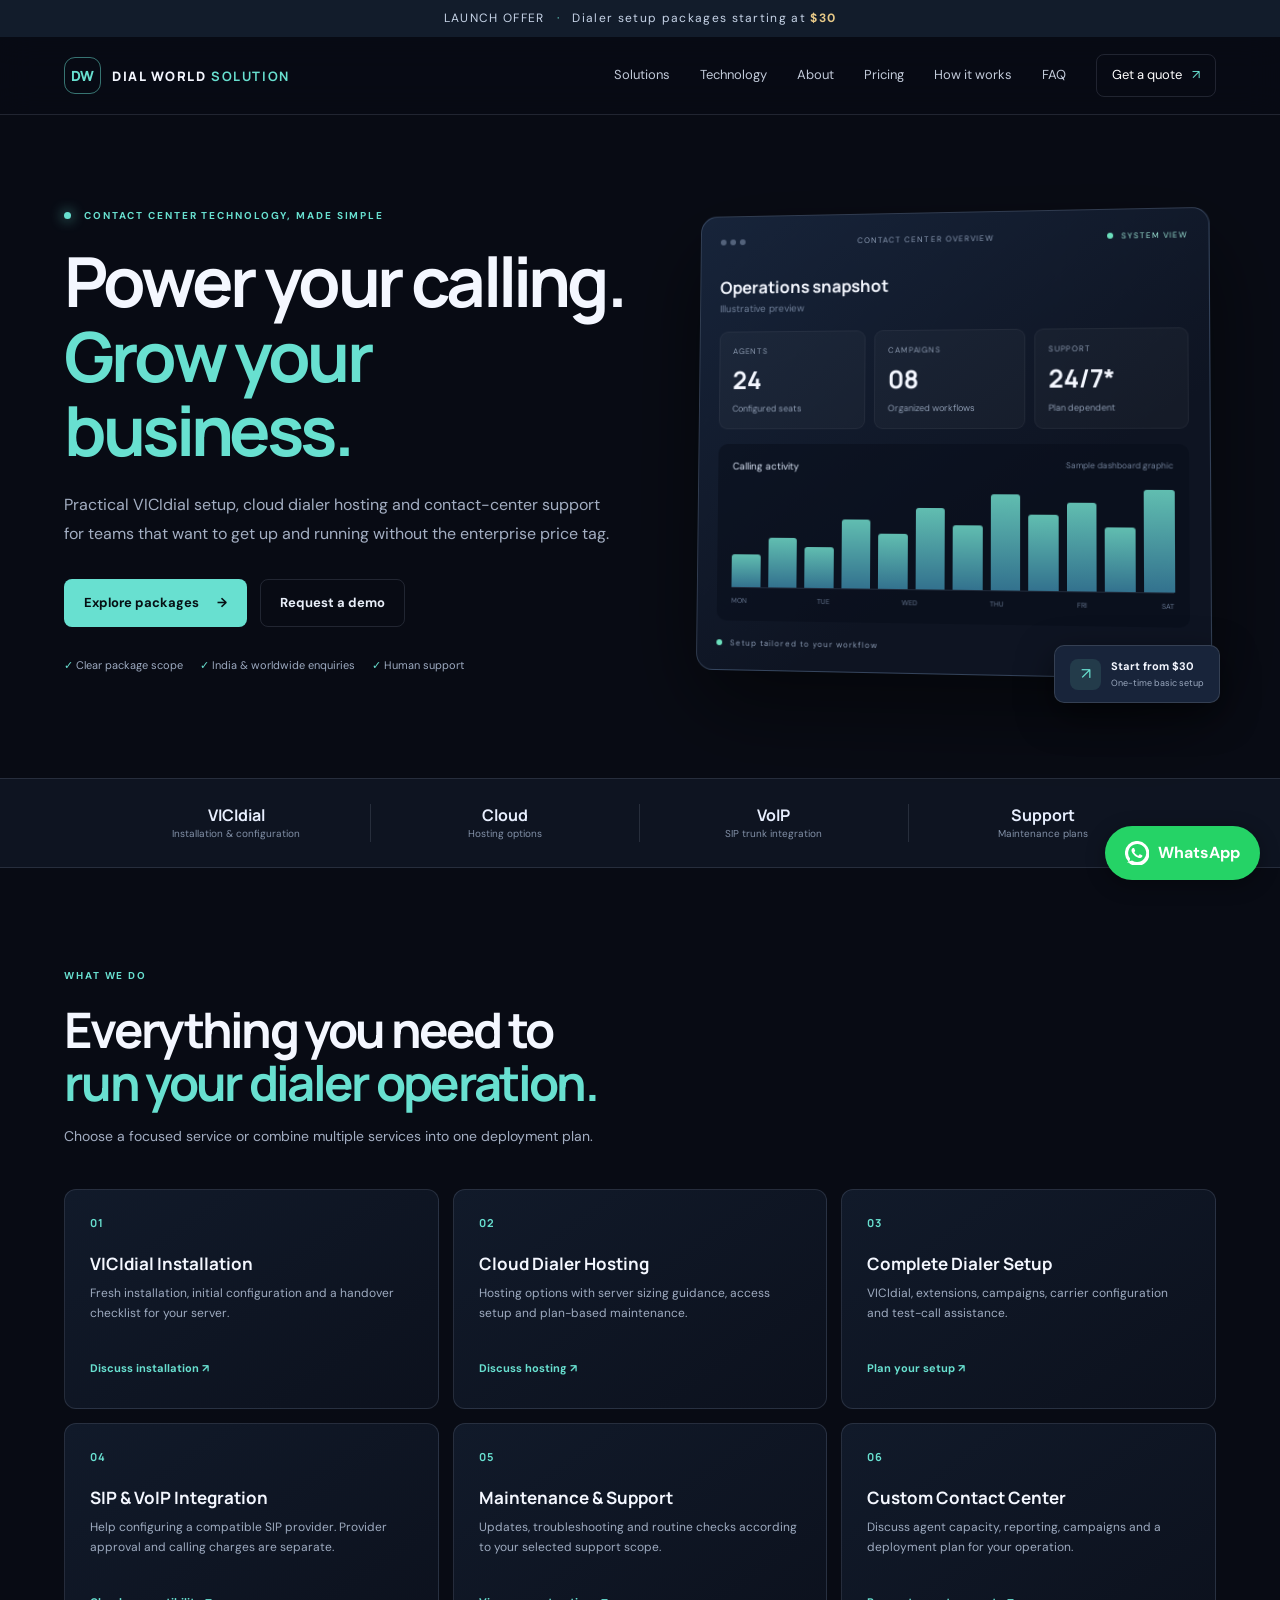
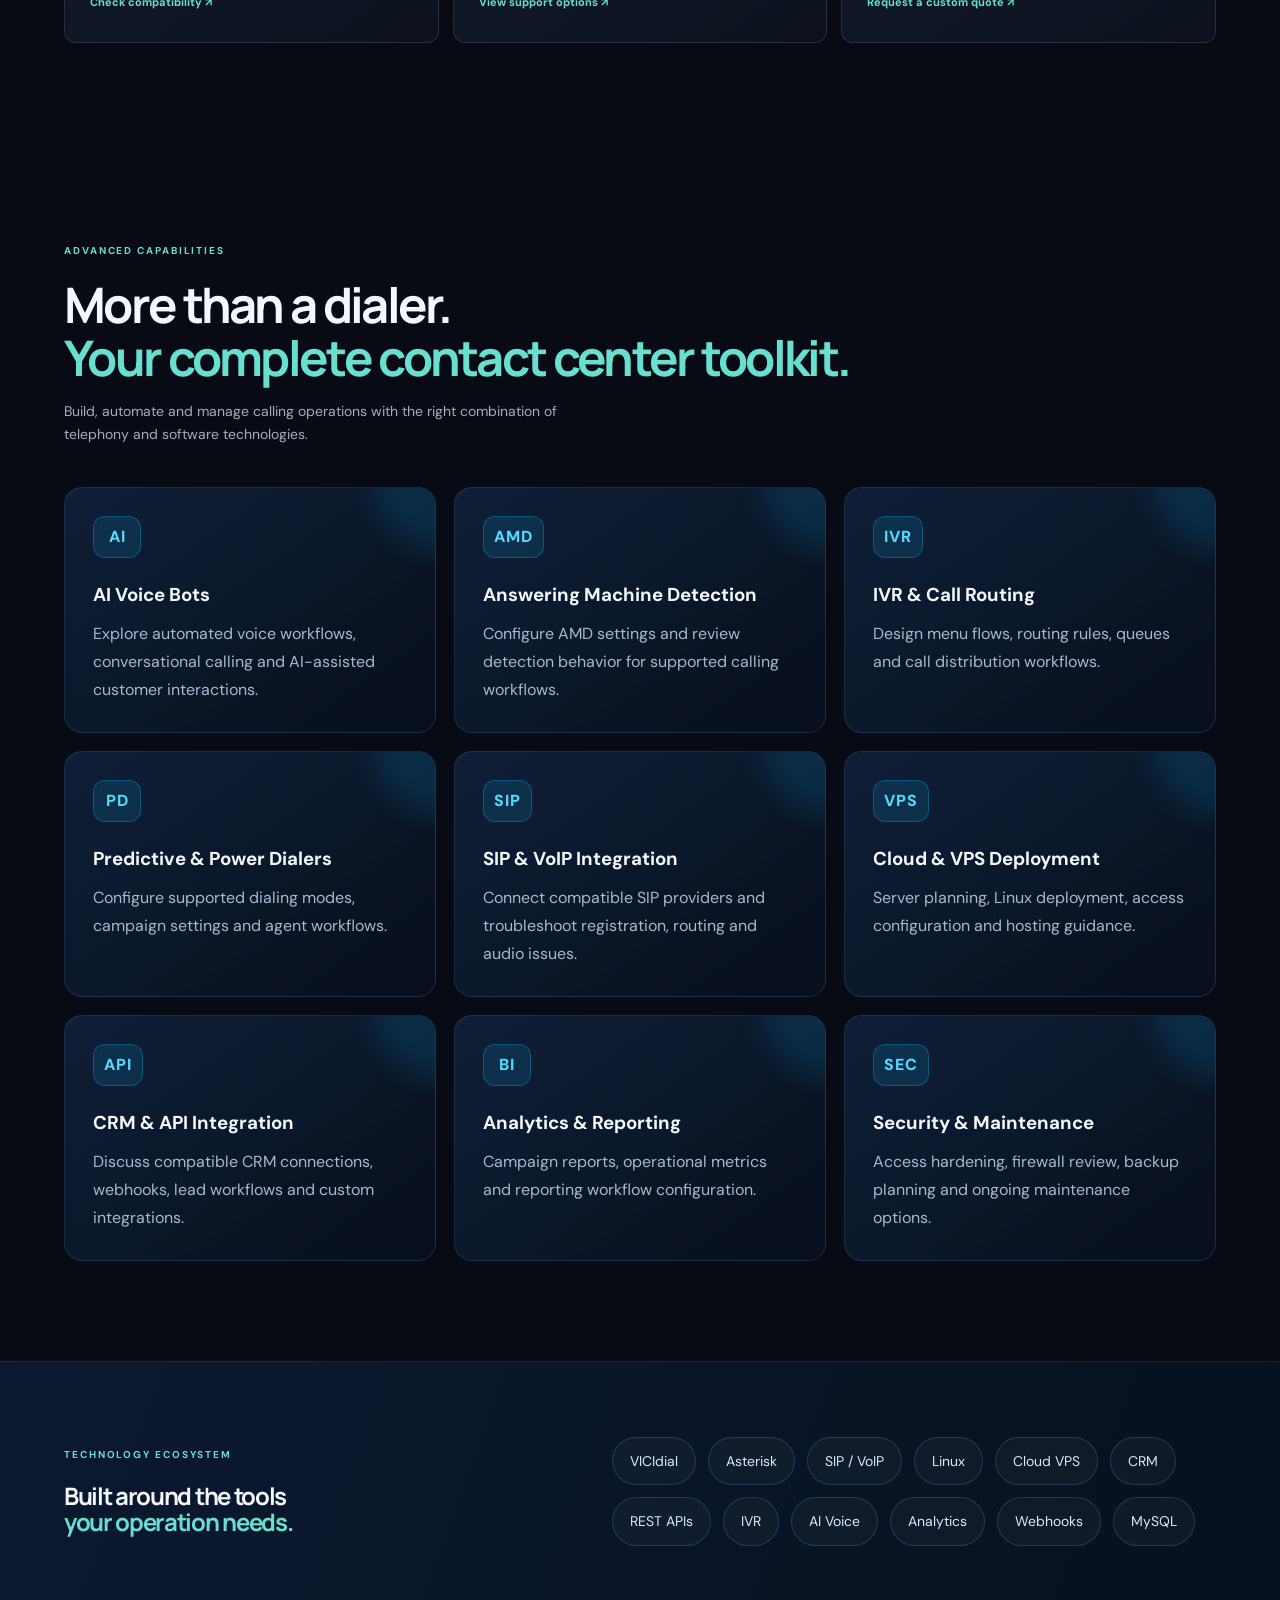
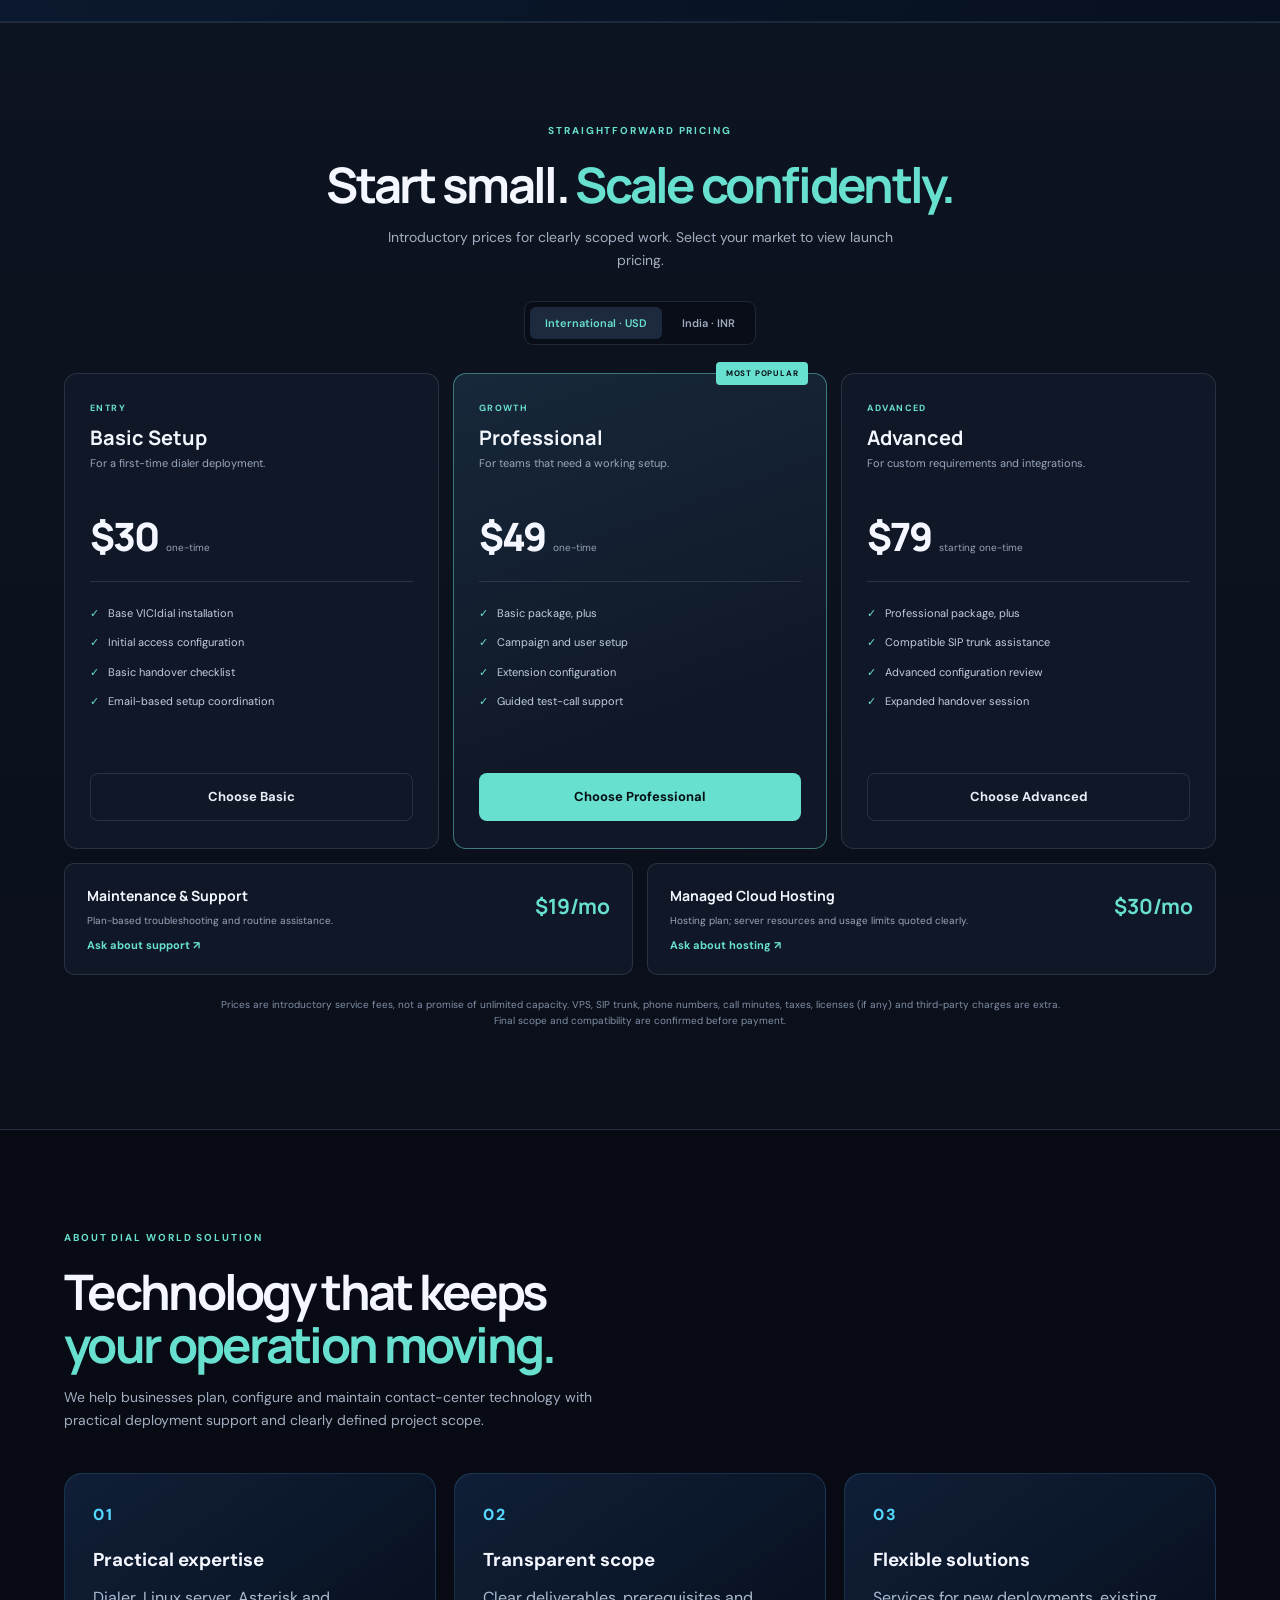
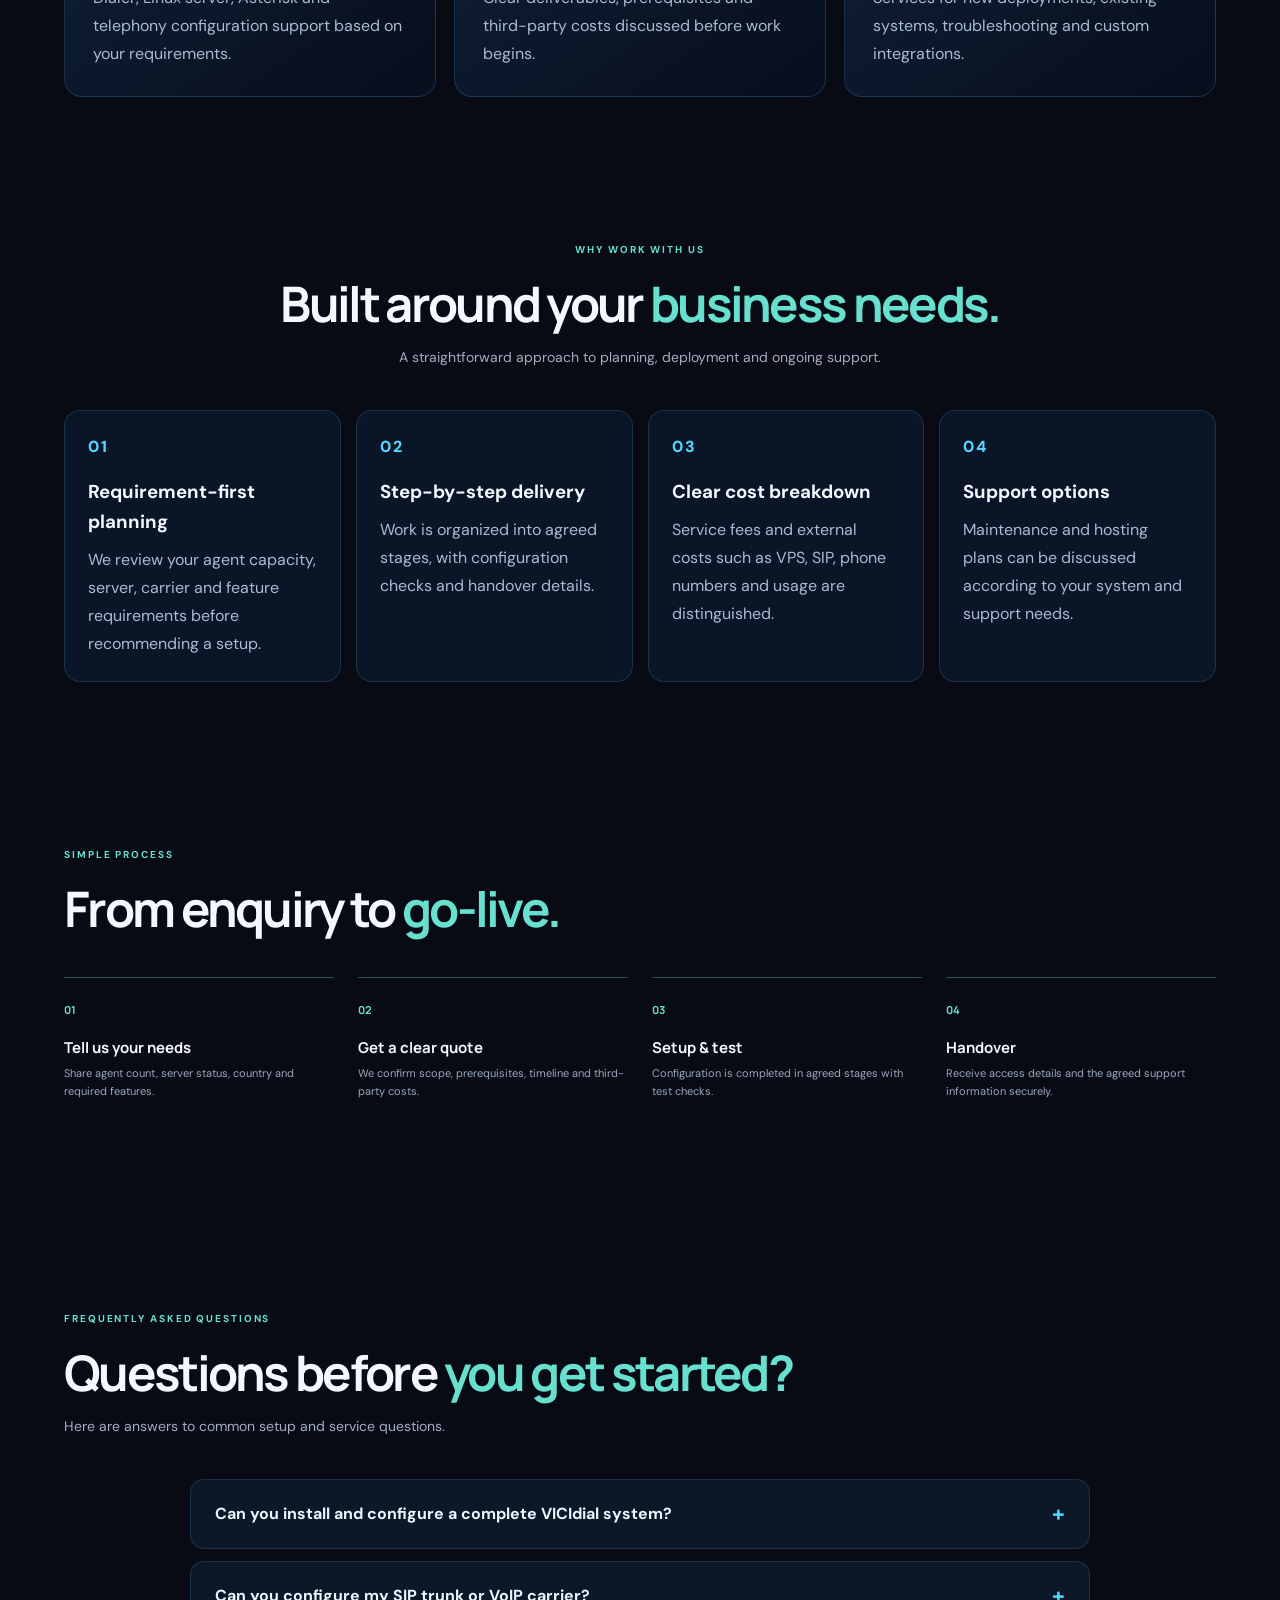
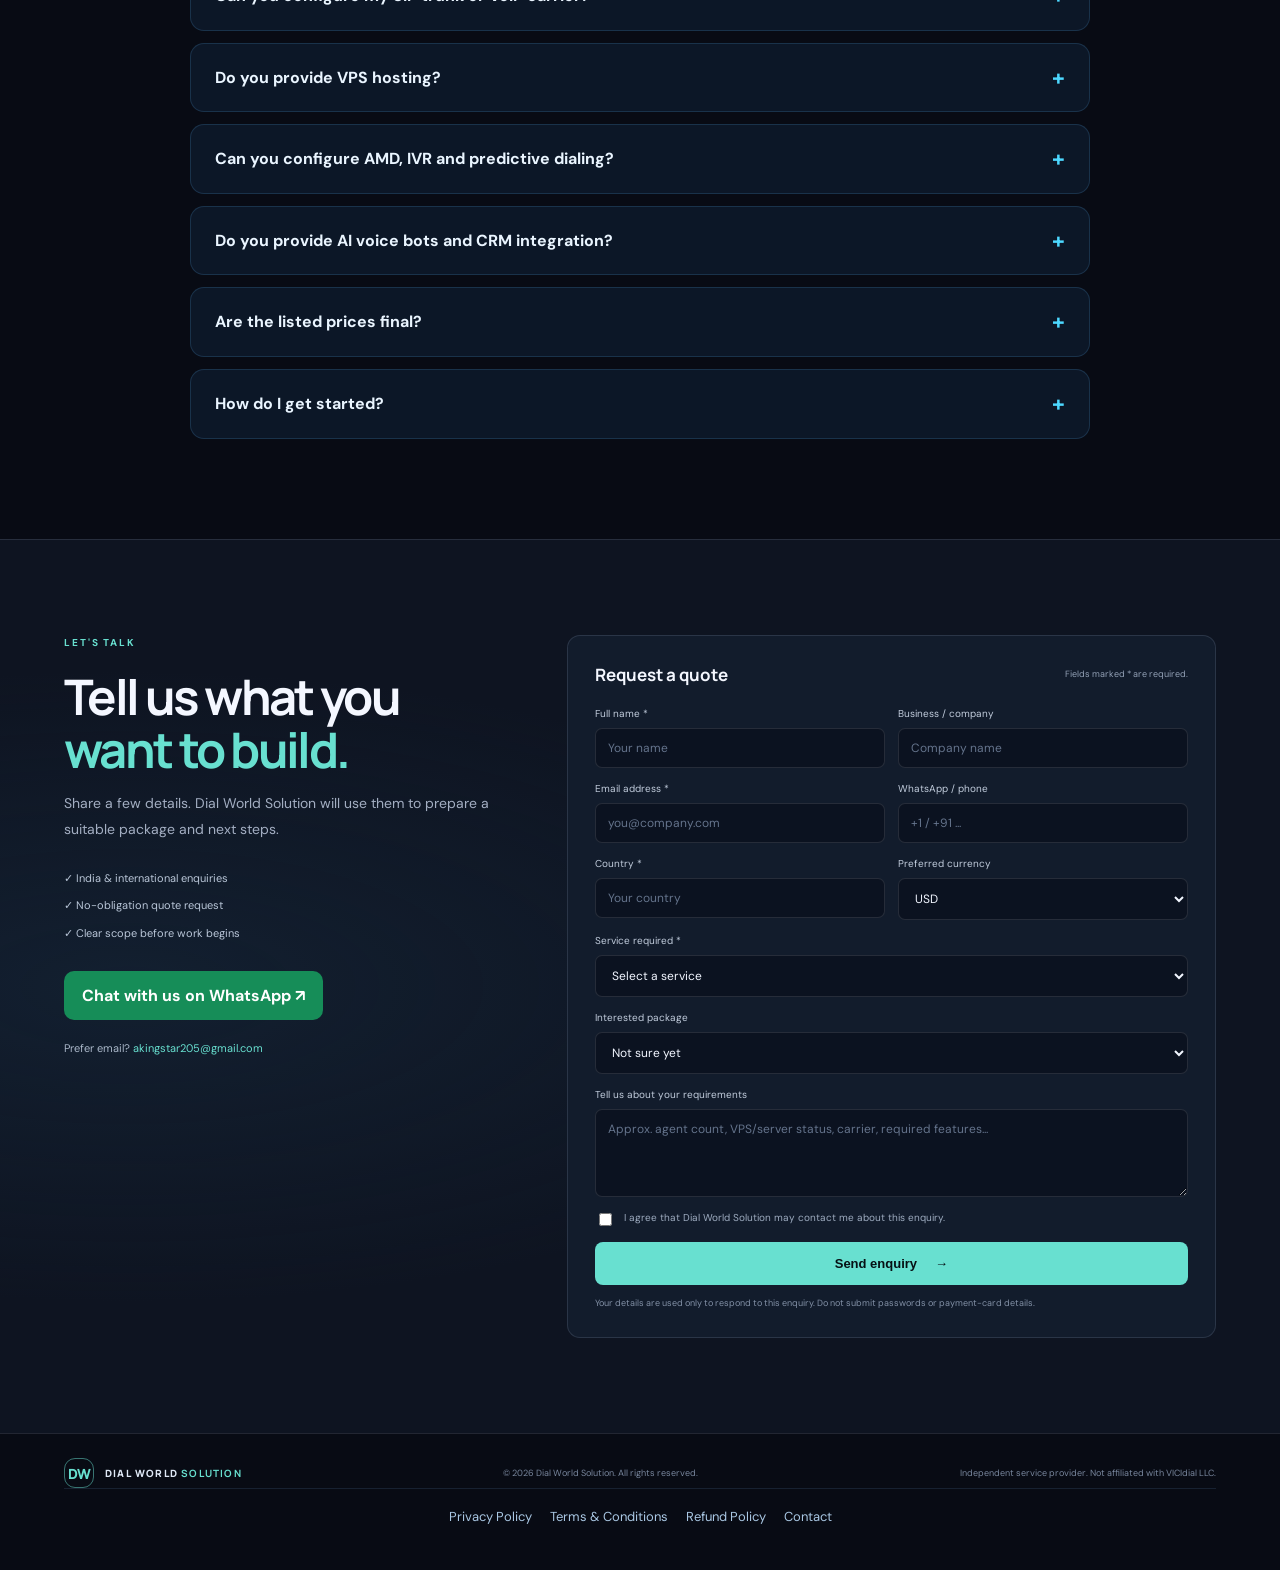
==== commit 52030e2f: "Restore WhatsApp floating button logo" ====
--- a/index.html
+++ b/index.html
@@ -176,6 +176,6 @@
   </main>
   <footer><div class="footer-inner"><a class="brand" href="#home"><span class="brand-mark">DW</span><span> DIAL WORLD <b>SOLUTION</b></span></a><span>© <span id="year"></span> Dial World Solution. All rights reserved.</span><span>Independent service provider. Not affiliated with VICIdial LLC.</span></div><div class="footer-links"><a href="privacy-policy.html">Privacy Policy</a><a href="terms.html">Terms & Conditions</a><a href="refund-policy.html">Refund Policy</a><a href="mailto:akingstar205@gmail.com">Contact</a></div></footer>
   <script src="assets/app.js"></script>
-  <a href="https://wa.me/917857066061" target="_blank" rel="noopener" class="whatsapp-float" aria-label="Contact Dial World Solution on WhatsApp">WhatsApp Us ↗</a>
+  <a href="https://wa.me/917857066061" target="_blank" rel="noopener" class="whatsapp-float" aria-label="Contact Dial World Solution on WhatsApp"><svg viewBox="0 0 24 24" aria-hidden="true"><path fill="currentColor" d="M20.52 3.48A11.86 11.86 0 0 0 3.48 20.52L2 22l1.52-.4A11.86 11.86 0 1 0 20.52 3.48ZM12 21a9 9 0 0 1-4.58-1.25l-.33-.2-2.7.71.72-2.63-.22-.34A9 9 0 1 1 12 21Zm4.94-6.75c-.27-.14-1.6-.79-1.85-.88s-.43-.14-.61.14-.7.88-.86 1.06-.32.2-.59.07a7.39 7.39 0 0 1-2.18-1.35 8.16 8.16 0 0 1-1.5-1.87c-.16-.27 0-.42.12-.56s.27-.32.4-.48.18-.27.27-.45.05-.34-.02-.48-.61-1.47-.84-2.01-.45-.46-.61-.47h-.52a1 1 0 0 0-.72.34 3 3 0 0 0-.94 2.23 5.2 5.2 0 0 0 1.1 2.77 11.9 11.9 0 0 0 4.56 4.03c.64.28 1.14.45 1.53.57a3.68 3.68 0 0 0 1.69.1 2.76 2.76 0 0 0 1.8-1.28 2.25 2.25 0 0 0 .16-1.28c-.07-.12-.25-.2-.52-.34Z"/></svg><span>WhatsApp</span></a>
 </body>
 </html>
--- a/assets/style.css
+++ b/assets/style.css
@@ -54,3 +54,5 @@
 .legal-back{display:inline-block;margin-bottom:25px;color:#55d8ff}
 @media(max-width:850px){.why-grid{grid-template-columns:repeat(2,minmax(0,1fr))}}
 @media(max-width:600px){.company-grid,.why-grid{grid-template-columns:1fr}.legal-content{padding:23px 18px}.whatsapp-float{right:13px;bottom:13px;padding:12px 16px}}
+
+.whatsapp-float{display:inline-flex;align-items:center;gap:9px}.whatsapp-float svg{width:24px;height:24px;flex:none}.whatsapp-float:hover{background:#1ebe5d;transform:translateY(-3px)}
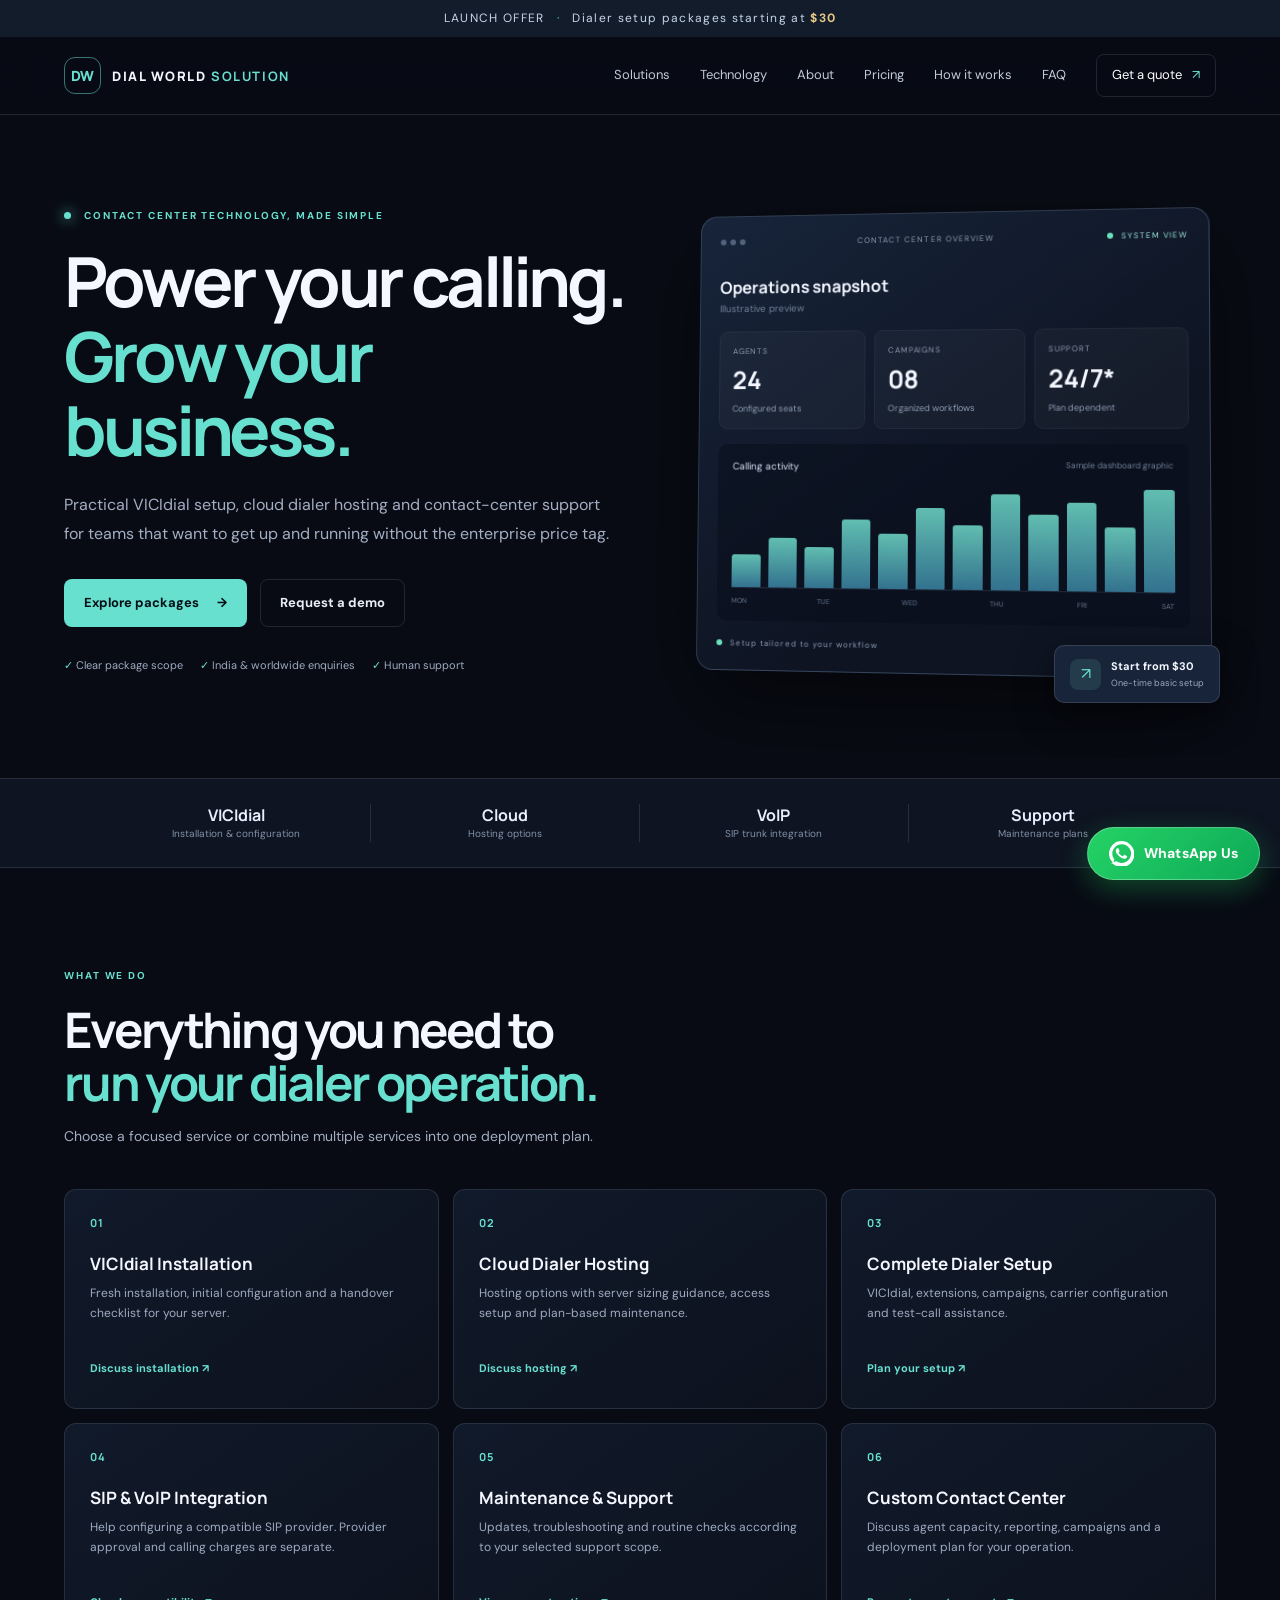
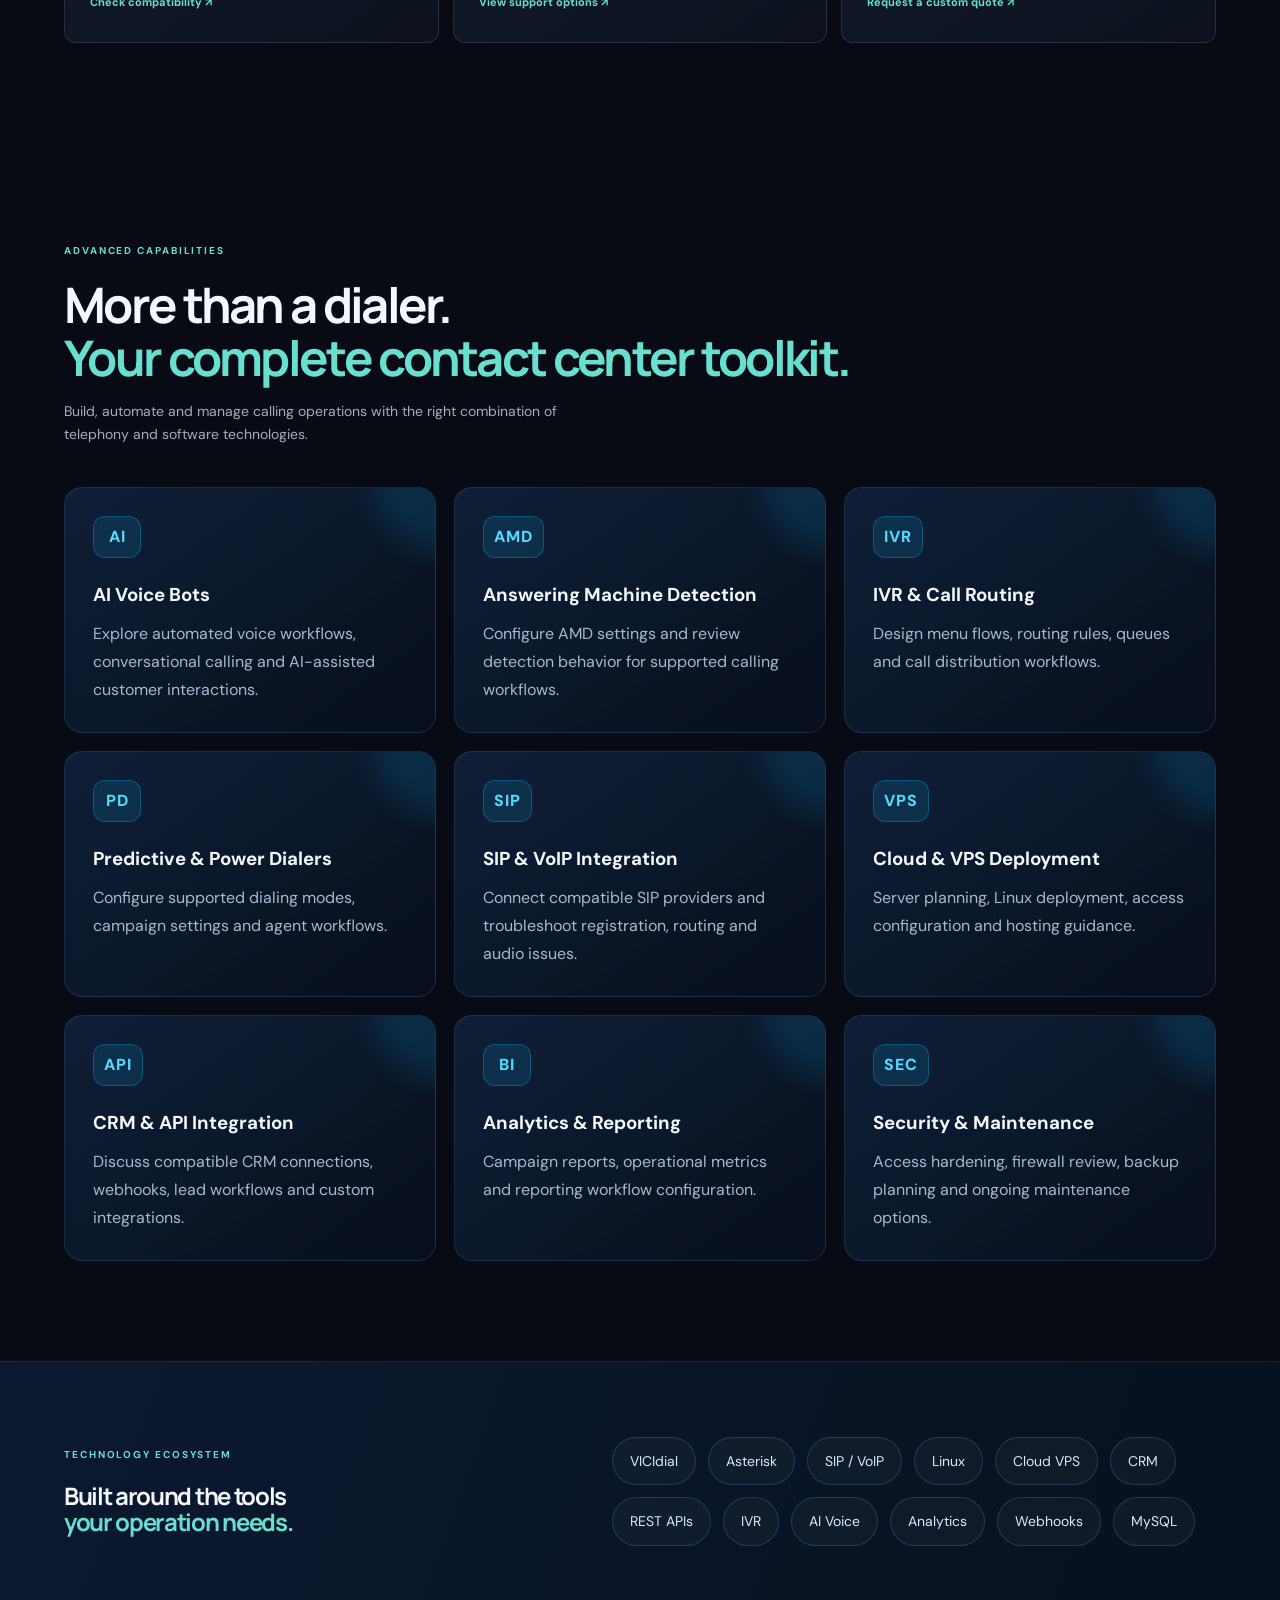
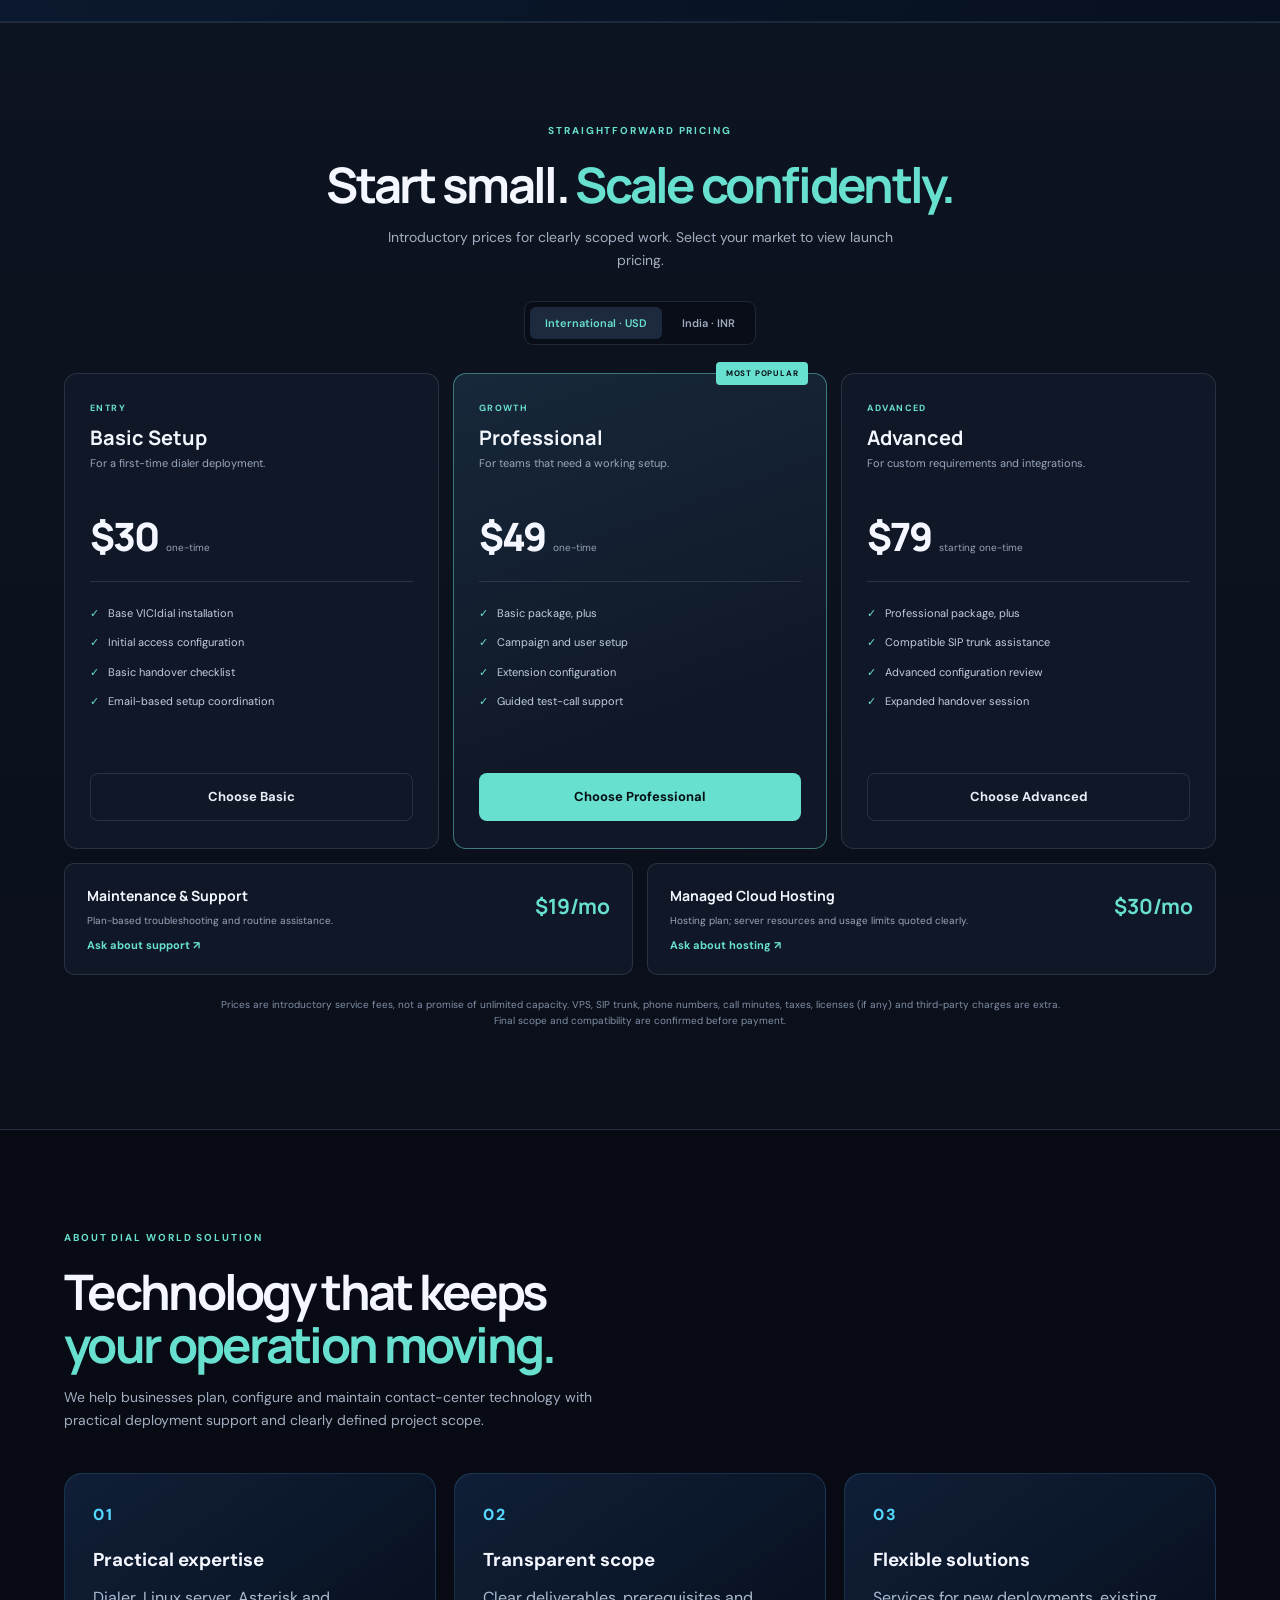
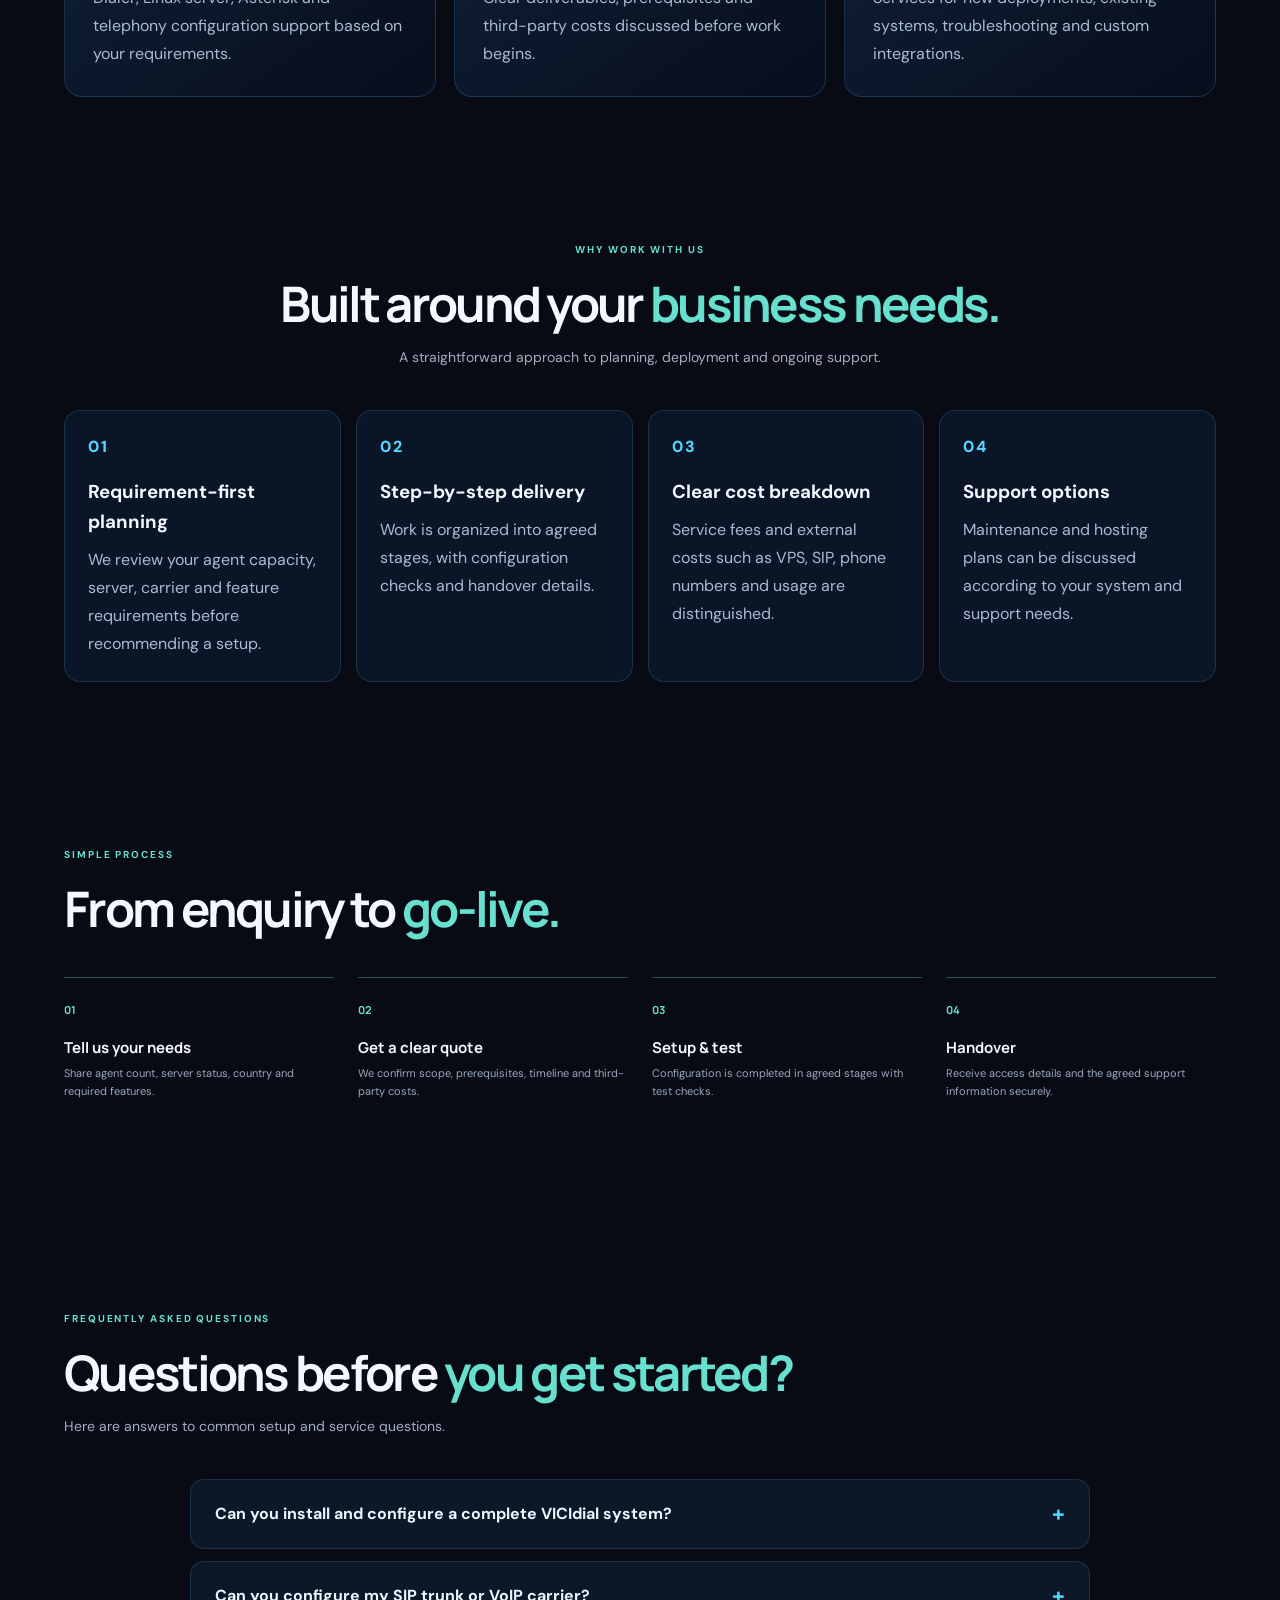
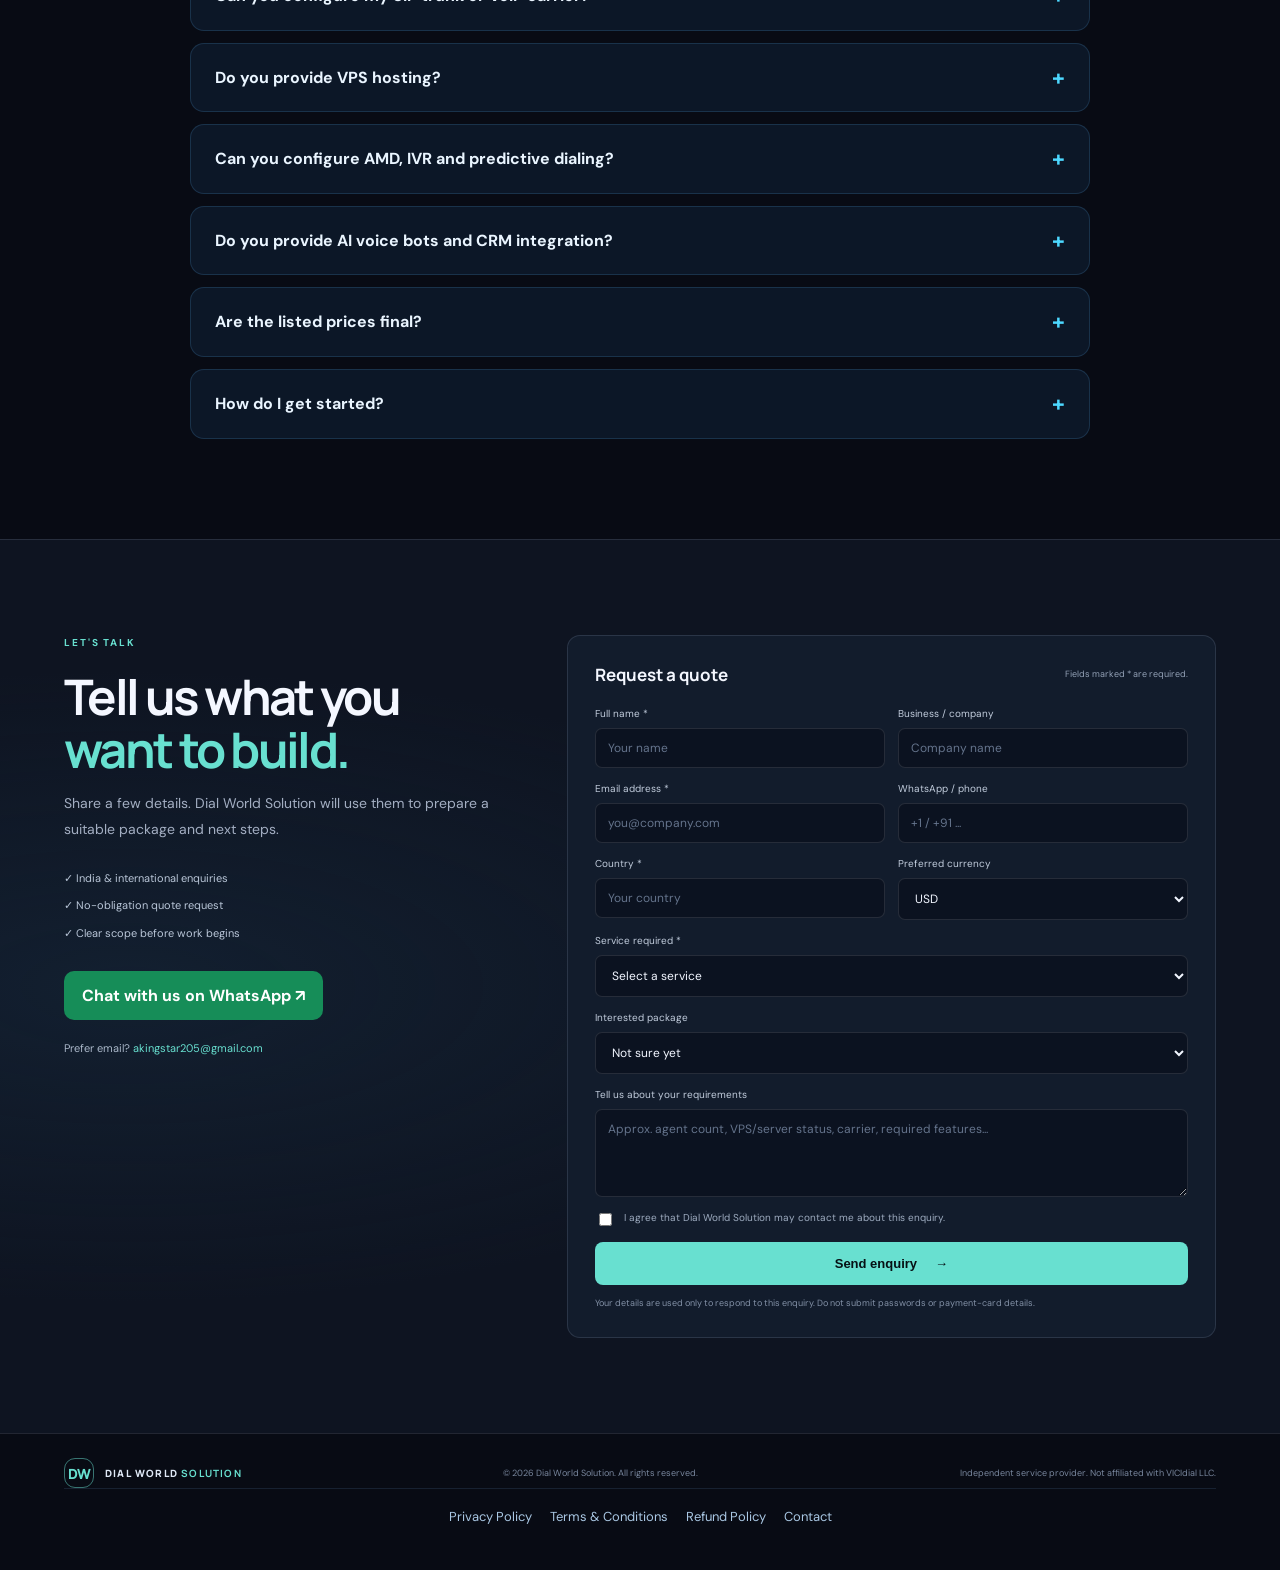
==== commit 8f75c615: "Polish WhatsApp floating button design" ====
--- a/index.html
+++ b/index.html
@@ -176,6 +176,6 @@
   </main>
   <footer><div class="footer-inner"><a class="brand" href="#home"><span class="brand-mark">DW</span><span> DIAL WORLD <b>SOLUTION</b></span></a><span>© <span id="year"></span> Dial World Solution. All rights reserved.</span><span>Independent service provider. Not affiliated with VICIdial LLC.</span></div><div class="footer-links"><a href="privacy-policy.html">Privacy Policy</a><a href="terms.html">Terms & Conditions</a><a href="refund-policy.html">Refund Policy</a><a href="mailto:akingstar205@gmail.com">Contact</a></div></footer>
   <script src="assets/app.js"></script>
-  <a href="https://wa.me/917857066061" target="_blank" rel="noopener" class="whatsapp-float" aria-label="Contact Dial World Solution on WhatsApp"><svg viewBox="0 0 24 24" aria-hidden="true"><path fill="currentColor" d="M20.52 3.48A11.86 11.86 0 0 0 3.48 20.52L2 22l1.52-.4A11.86 11.86 0 1 0 20.52 3.48ZM12 21a9 9 0 0 1-4.58-1.25l-.33-.2-2.7.71.72-2.63-.22-.34A9 9 0 1 1 12 21Zm4.94-6.75c-.27-.14-1.6-.79-1.85-.88s-.43-.14-.61.14-.7.88-.86 1.06-.32.2-.59.07a7.39 7.39 0 0 1-2.18-1.35 8.16 8.16 0 0 1-1.5-1.87c-.16-.27 0-.42.12-.56s.27-.32.4-.48.18-.27.27-.45.05-.34-.02-.48-.61-1.47-.84-2.01-.45-.46-.61-.47h-.52a1 1 0 0 0-.72.34 3 3 0 0 0-.94 2.23 5.2 5.2 0 0 0 1.1 2.77 11.9 11.9 0 0 0 4.56 4.03c.64.28 1.14.45 1.53.57a3.68 3.68 0 0 0 1.69.1 2.76 2.76 0 0 0 1.8-1.28 2.25 2.25 0 0 0 .16-1.28c-.07-.12-.25-.2-.52-.34Z"/></svg><span>WhatsApp</span></a>
+  <a href="https://wa.me/917857066061" target="_blank" rel="noopener" class="whatsapp-float" aria-label="Contact Dial World Solution on WhatsApp"><svg viewBox="0 0 24 24" aria-hidden="true"><path fill="currentColor" d="M20.52 3.48A11.86 11.86 0 0 0 3.48 20.52L2 22l1.52-.4A11.86 11.86 0 1 0 20.52 3.48ZM12 21a9 9 0 0 1-4.58-1.25l-.33-.2-2.7.71.72-2.63-.22-.34A9 9 0 1 1 12 21Zm4.94-6.75c-.27-.14-1.6-.79-1.85-.88s-.43-.14-.61.14-.7.88-.86 1.06-.32.2-.59.07a7.39 7.39 0 0 1-2.18-1.35 8.16 8.16 0 0 1-1.5-1.87c-.16-.27 0-.42.12-.56s.27-.32.4-.48.18-.27.27-.45.05-.34-.02-.48-.61-1.47-.84-2.01-.45-.46-.61-.47h-.52a1 1 0 0 0-.72.34 3 3 0 0 0-.94 2.23 5.2 5.2 0 0 0 1.1 2.77 11.9 11.9 0 0 0 4.56 4.03c.64.28 1.14.45 1.53.57a3.68 3.68 0 0 0 1.69.1 2.76 2.76 0 0 0 1.8-1.28 2.25 2.25 0 0 0 .16-1.28c-.07-.12-.25-.2-.52-.34Z"/></svg><span>WhatsApp Us</span></a>
 </body>
 </html>
--- a/assets/style.css
+++ b/assets/style.css
@@ -56,3 +56,29 @@
 @media(max-width:600px){.company-grid,.why-grid{grid-template-columns:1fr}.legal-content{padding:23px 18px}.whatsapp-float{right:13px;bottom:13px;padding:12px 16px}}
 
 .whatsapp-float{display:inline-flex;align-items:center;gap:9px}.whatsapp-float svg{width:24px;height:24px;flex:none}.whatsapp-float:hover{background:#1ebe5d;transform:translateY(-3px)}
+
+.whatsapp-float{
+display:inline-flex;
+align-items:center;
+gap:10px;
+padding:13px 21px;
+border-radius:50px;
+background:linear-gradient(135deg,#25D366,#0da957);
+color:#fff;
+font-size:14px;
+font-weight:750;
+letter-spacing:.2px;
+text-decoration:none;
+border:1px solid rgba(255,255,255,.28);
+box-shadow:0 8px 28px rgba(37,211,102,.32),0 3px 10px rgba(0,0,0,.2);
+transition:transform .25s ease,box-shadow .25s ease;
+}
+.whatsapp-float svg{width:25px;height:25px;flex:none}
+.whatsapp-float:hover{
+background:linear-gradient(135deg,#2be875,#0ca653);
+transform:translateY(-4px) scale(1.025);
+box-shadow:0 12px 32px rgba(37,211,102,.42);
+}
+@media(max-width:600px){
+.whatsapp-float{right:13px;bottom:13px;padding:12px 17px;font-size:13px}
+}
